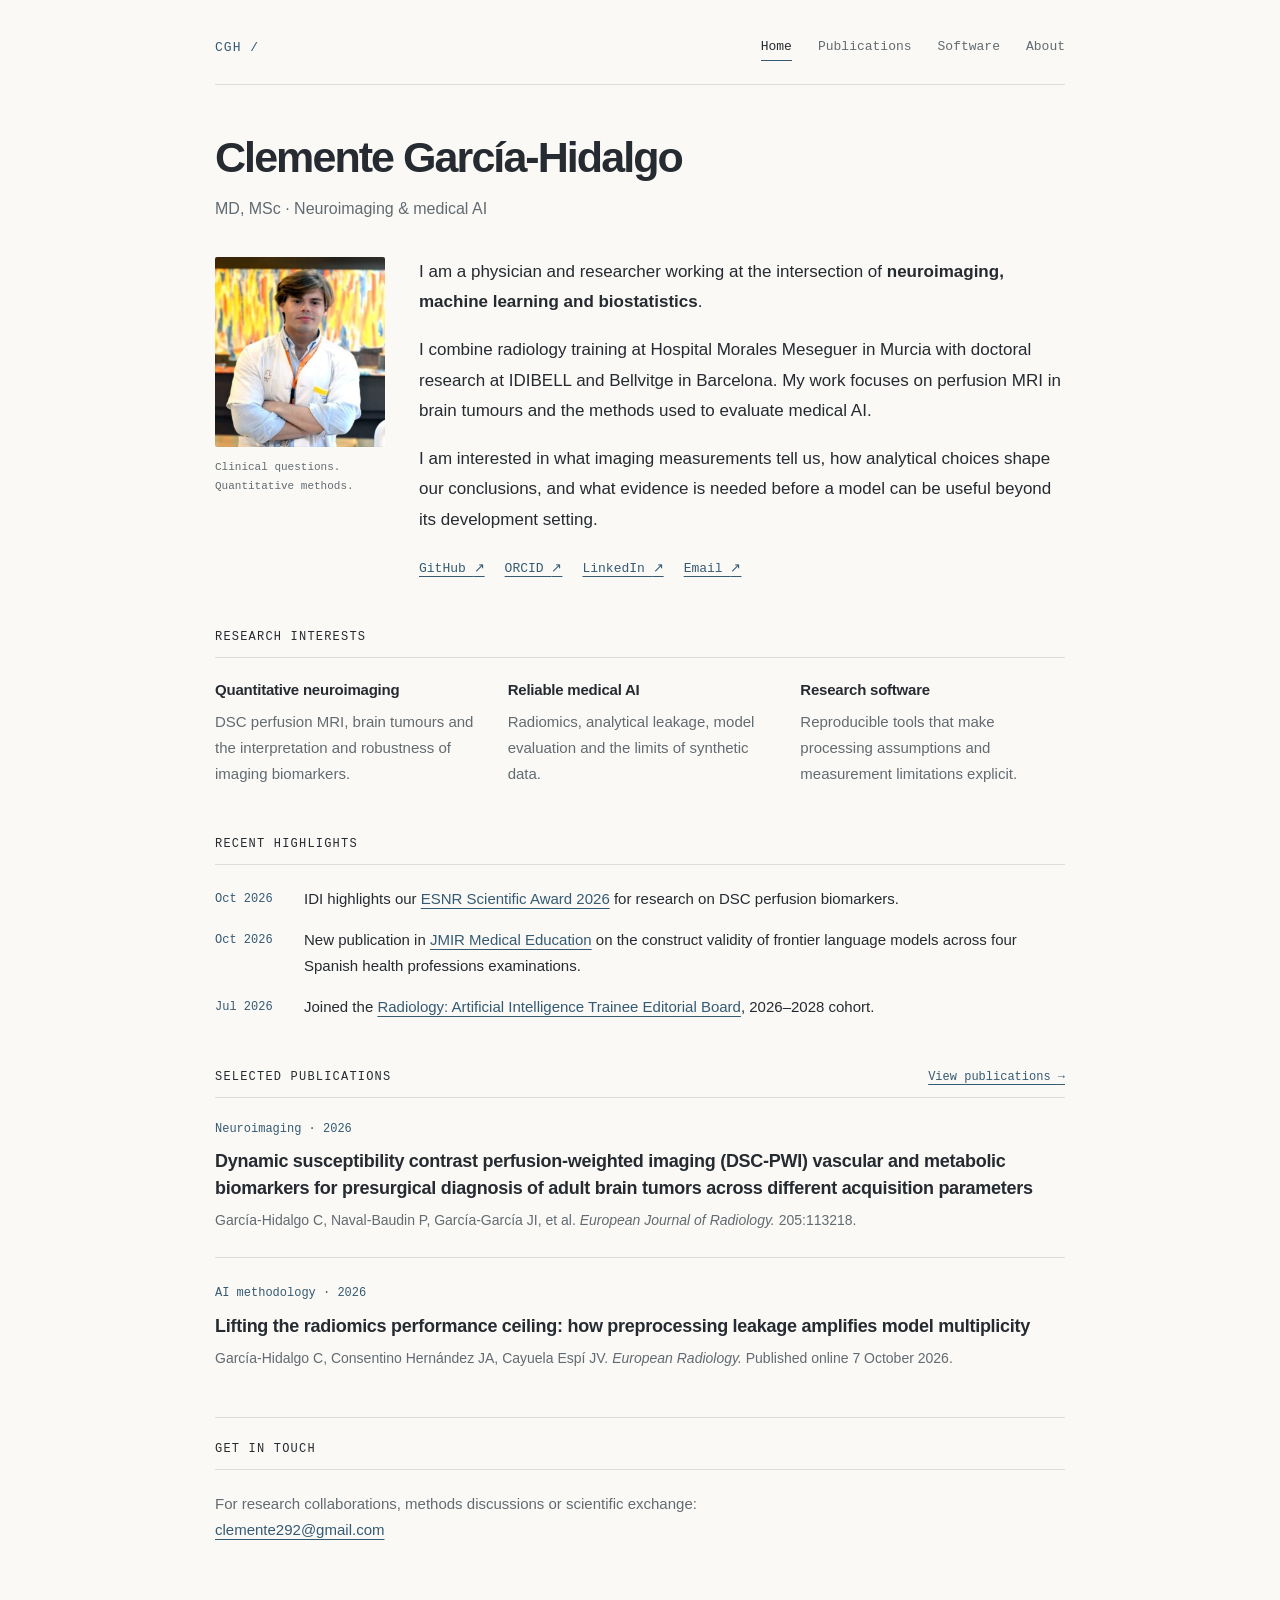
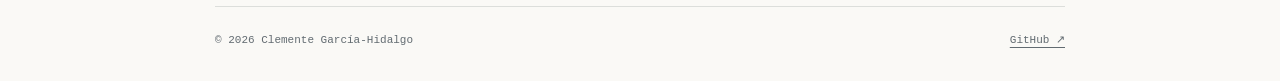
==== index.html @ 9771b4ef "Create academic website for Clemente Garcia-Hidalgo" ====
<!doctype html>
<html lang="en">
<head>
  <meta charset="utf-8">
  <meta name="viewport" content="width=device-width, initial-scale=1">
  <meta name="description" content="Clemente García-Hidalgo, MD, MSc. Neuroimaging, quantitative MRI, radiomics and rigorous evaluation of medical artificial intelligence.">
  <title>Clemente García-Hidalgo · Neuroimaging &amp; AI</title>
  <link rel="canonical" href="https://torkitor.github.io/">
  <link rel="icon" href="assets/favicon.svg" type="image/svg+xml">
  <link rel="stylesheet" href="assets/style.css">
</head>
<body>
  <a class="skip-link" href="#main">Skip to content</a>
  <div class="page">
    <header class="site-header">
      <span class="wordmark">CGH /</span>
      <nav aria-label="Main navigation">
        <a href="./" aria-current="page">Home</a>
        <a href="publications/">Publications</a>
        <a href="software/">Software</a>
        <a href="about/">About</a>
      </nav>
    </header>

    <main id="main">
      <h1>Clemente García-Hidalgo</h1>
      <p class="subtitle">MD, MSc · Neuroimaging &amp; medical AI</p>

      <div class="intro">
        <figure>
          <img class="portrait" src="assets/portrait.jpg" width="170" height="190" alt="Portrait of Clemente García-Hidalgo">
          <figcaption>Clinical questions.<br>Quantitative methods.</figcaption>
        </figure>
        <div class="intro-text">
          <p>I am a physician and researcher working at the intersection of <strong>neuroimaging, machine learning and biostatistics</strong>.</p>
          <p>I combine radiology training at Hospital Morales Meseguer in Murcia with doctoral research at IDIBELL and Bellvitge in Barcelona. My work focuses on perfusion MRI in brain tumours and the methods used to evaluate medical AI.</p>
          <p>I am interested in what imaging measurements tell us, how analytical choices shape our conclusions, and what evidence is needed before a model can be useful beyond its development setting.</p>
          <div class="links-row" aria-label="Professional profiles and contact">
            <a href="https://github.com/torkitor">GitHub <span aria-hidden="true">↗</span></a>
            <a href="https://orcid.org/0009-0001-6672-2714">ORCID <span aria-hidden="true">↗</span></a>
            <a href="https://www.linkedin.com/in/clementegarciahidalgo/">LinkedIn <span aria-hidden="true">↗</span></a>
            <a href="mailto:clemente292@gmail.com">Email <span aria-hidden="true">↗</span></a>
          </div>
        </div>
      </div>

      <section aria-labelledby="research-heading">
        <h2 id="research-heading">Research interests</h2>
        <div class="interests">
          <div>
            <h3>Quantitative neuroimaging</h3>
            <p>DSC perfusion MRI, brain tumours and the interpretation and robustness of imaging biomarkers.</p>
          </div>
          <div>
            <h3>Reliable medical AI</h3>
            <p>Radiomics, analytical leakage, model evaluation and the limits of synthetic data.</p>
          </div>
          <div>
            <h3>Research software</h3>
            <p>Reproducible tools that make processing assumptions and measurement limitations explicit.</p>
          </div>
        </div>
      </section>

      <section aria-labelledby="news-heading">
        <h2 id="news-heading">Recent highlights</h2>
        <ul class="news">
          <li><time datetime="2026-10-29">Oct 2026</time><span>IDI highlights our <a href="https://idi.gencat.cat/ca/actualitat/2026/esnr-premia-recerca-tumors-cerebrals">ESNR Scientific Award 2026</a> for research on DSC perfusion biomarkers.</span></li>
          <li><time datetime="2026-10-29">Oct 2026</time><span>New publication in <a href="https://mededu.jmir.org/2026/1/e106199">JMIR Medical Education</a> on the construct validity of frontier language models across four Spanish health professions examinations.</span></li>
          <li><time datetime="2026-07-29">Jul 2026</time><span>Joined the <a href="https://radiologyai.substack.com/p/welcome-to-our-newest-trainee-editorial">Radiology: Artificial Intelligence Trainee Editorial Board</a>, 2026–2028 cohort.</span></li>
        </ul>
      </section>

      <section aria-labelledby="selected-heading">
        <div class="section-heading">
          <h2 id="selected-heading">Selected publications</h2>
          <a class="section-link" href="publications/">View publications <span aria-hidden="true">→</span></a>
        </div>
        <article class="entry">
          <p class="eyebrow">Neuroimaging · 2026</p>
          <h3><a href="https://doi.org/10.1016/j.ejrad.2026.113218">Dynamic susceptibility contrast perfusion-weighted imaging (DSC-PWI) vascular and metabolic biomarkers for presurgical diagnosis of adult brain tumors across different acquisition parameters</a></h3>
          <p class="meta">García-Hidalgo C, Naval-Baudin P, García-García JI, et al. <em>European Journal of Radiology.</em> 205:113218.</p>
        </article>
        <article class="entry">
          <p class="eyebrow">AI methodology · 2026</p>
          <h3><a href="https://doi.org/10.1007/s00330-026-12932-7">Lifting the radiomics performance ceiling: how preprocessing leakage amplifies model multiplicity</a></h3>
          <p class="meta">García-Hidalgo C, Consentino Hernández JA, Cayuela Espí JV. <em>European Radiology.</em> Published online 7 October 2026.</p>
        </article>
      </section>

      <section class="contact" aria-labelledby="contact-heading">
        <h2 id="contact-heading">Get in touch</h2>
        <p>For research collaborations, methods discussions or scientific exchange:<br><a href="mailto:clemente292@gmail.com">clemente292@gmail.com</a></p>
      </section>
    </main>

    <footer class="site-footer">
      <span>© 2026 Clemente García-Hidalgo</span>
      <a href="https://github.com/torkitor">GitHub <span aria-hidden="true">↗</span></a>
    </footer>
  </div>
</body>
</html>
---- assets/style.css ----
:root {
  color-scheme: light;
  --paper: #faf9f6;
  --ink: #252b31;
  --muted: #626b71;
  --blue: #355a72;
  --rule: #dcdedb;
  --mono: "SFMono-Regular", Consolas, "Liberation Mono", monospace;
}
* { box-sizing: border-box; }
html { scroll-padding-top: 24px; }
body { margin: 0; color: var(--ink); background: var(--paper); font: 17px/1.75 -apple-system, BlinkMacSystemFont, "Segoe UI", sans-serif; }
.page { width: min(100% - 48px, 850px); margin: 0 auto; min-height: 100vh; display: flex; flex-direction: column; }
a { color: var(--blue); text-decoration-thickness: 1px; text-underline-offset: 4px; }
a:hover { color: var(--ink); }
a:focus-visible { outline: 2px solid var(--blue); outline-offset: 5px; border-radius: 1px; }
.skip-link { position: absolute; left: 24px; top: -100px; background: var(--paper); padding: 8px 14px; z-index: 2; }
.skip-link:focus { top: 12px; }
.site-header { display: flex; justify-content: space-between; align-items: center; gap: 24px; padding: 34px 0 23px; border-bottom: 1px solid var(--rule); }
nav { display: flex; flex-wrap: wrap; gap: 8px 26px; }
nav a { font: 13px/2 var(--mono); color: var(--muted); text-decoration: none; border-bottom: 1px solid transparent; }
nav a:hover, nav a[aria-current="page"] { color: var(--ink); border-bottom-color: var(--blue); }
.wordmark { font: 13px var(--mono); letter-spacing: .08em; color: var(--blue); }
main { flex: 1; padding-top: 48px; }
h1, h2, h3, p, figure { margin: 0; }
h1 { font-size: clamp(31px, 5vw, 43px); font-weight: 600; line-height: 1.16; letter-spacing: -.045em; }
.subtitle { color: var(--muted); margin-top: 12px; font-size: 16px; }
.intro { display: grid; grid-template-columns: 170px minmax(0, 1fr); gap: 34px; margin-top: 34px; }
.portrait { display: block; width: 170px; height: 190px; object-fit: cover; border-radius: 2px; }
figcaption { font: 11px/1.7 var(--mono); color: var(--muted); margin-top: 11px; }
p + p { margin-top: 17px; }
.intro-text p { font-size: 17px; line-height: 1.8; }
.links-row { display: flex; flex-wrap: wrap; gap: 8px 20px; margin-top: 21px; font: 13px/1.9 var(--mono); }
section { margin-top: 47px; }
h2 { font: 12px/1.5 var(--mono); font-weight: 500; text-transform: uppercase; letter-spacing: .10em; padding-bottom: 11px; border-bottom: 1px solid var(--rule); margin-bottom: 21px; }
h3 { font-size: 18px; line-height: 1.5; font-weight: 600; letter-spacing: -.015em; }
h3 a { color: var(--ink); text-decoration: none; }
h3 a:hover { color: var(--blue); text-decoration: underline; }
.interests { display: grid; grid-template-columns: repeat(3, minmax(0, 1fr)); gap: 28px; }
.interests h3 { font-size: 15px; margin-bottom: 7px; }
.interests p { color: var(--muted); font-size: 15px; line-height: 1.75; }
.news { padding: 0; margin: 0; list-style: none; }
.news li { display: grid; grid-template-columns: 70px minmax(0, 1fr); gap: 19px; margin-bottom: 15px; font-size: 15px; }
.news time, .eyebrow { font: 12px/1.8 var(--mono); color: var(--blue); }
.news time { padding-top: 3px; }
.section-heading { display: flex; flex-wrap: wrap; align-items: baseline; justify-content: space-between; gap: 10px; border-bottom: 1px solid var(--rule); margin-bottom: 21px; }
.section-heading h2 { border: 0; margin: 0; }
.section-heading > a { font: 12px var(--mono); margin-bottom: 10px; }
.entry { padding: 0 0 25px; margin-bottom: 25px; border-bottom: 1px solid var(--rule); }
.entry:last-child { border-bottom: 0; padding-bottom: 0; margin-bottom: 0; }
.entry .eyebrow { margin-bottom: 8px; }
.meta { color: var(--muted); font-size: 14px; margin-top: 7px; line-height: 1.65; }
.project h3 + p { margin-top: 12px; }
.entry .links-row { margin-top: 12px; }
.lead { max-width: 680px; margin-top: 24px; }
.text-link { display: inline-block; margin-top: 12px; font: 13px/1.9 var(--mono); }
.contact { border-top: 1px solid var(--rule); padding-top: 22px; }
.contact p { color: var(--muted); font-size: 15px; }
.site-footer { display: flex; flex-wrap: wrap; justify-content: space-between; gap: 12px; margin-top: 63px; padding: 24px 0 30px; border-top: 1px solid var(--rule); color: var(--muted); font: 11px/1.8 var(--mono); }
.site-footer a { color: var(--muted); }
@media (max-width: 600px) {
  .page { width: calc(100% - 36px); }
  .site-header { padding-top: 22px; gap: 12px; }
  nav { gap: 8px 18px; }
  .wordmark { display: none; }
  main { padding-top: 33px; }
  .intro { grid-template-columns: 1fr; gap: 23px; margin-top: 26px; }
  .portrait { width: 128px; height: 144px; }
  .intro figure { display: flex; align-items: flex-end; gap: 18px; }
  figcaption { margin: 0 0 2px; max-width: 160px; }
  .interests { grid-template-columns: 1fr; gap: 19px; }
  .news li { grid-template-columns: 57px minmax(0, 1fr); gap: 12px; }
  section { margin-top: 36px; }
  .site-footer { margin-top: 43px; }
}
@media print {
  body { background: white; font-size: 11pt; }
  .page { width: 100%; }
  .site-header, .skip-link, .site-footer { display: none; }
  main { padding: 0; }
  .entry { break-inside: avoid; }
}
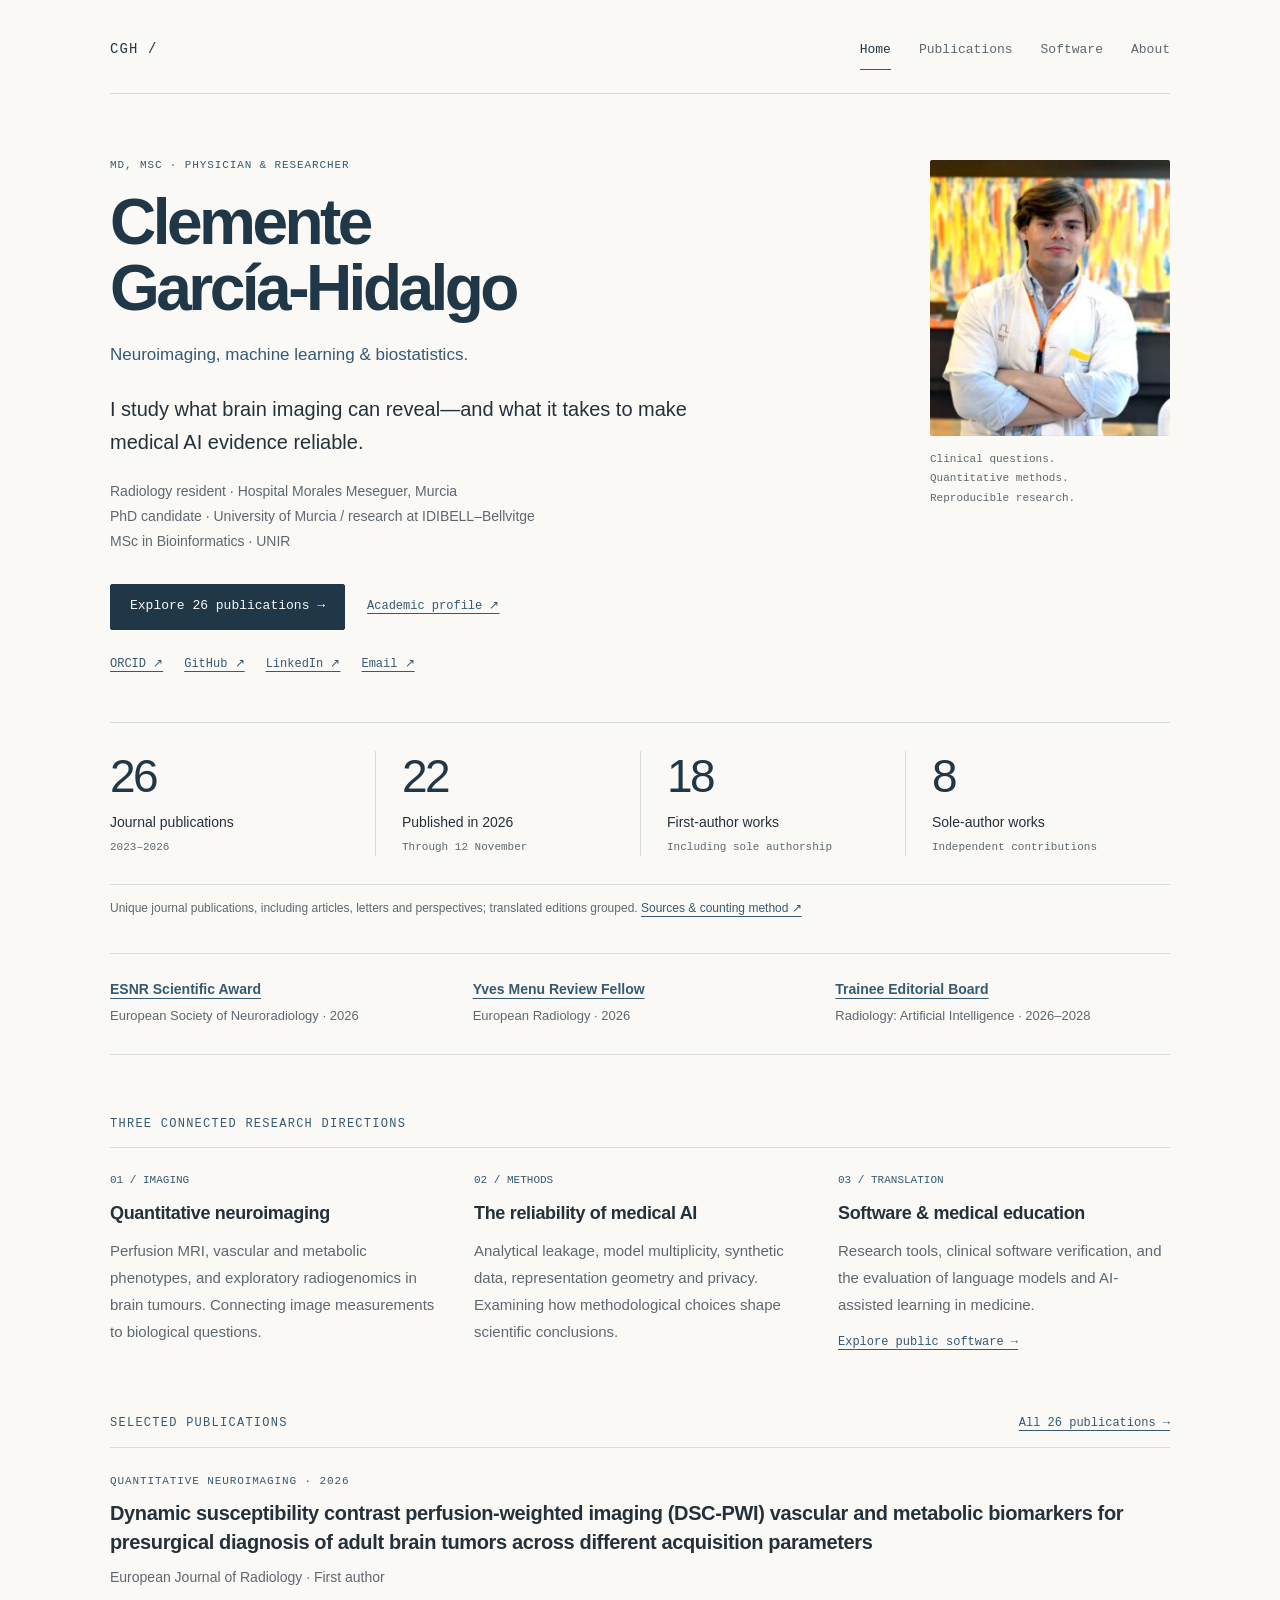
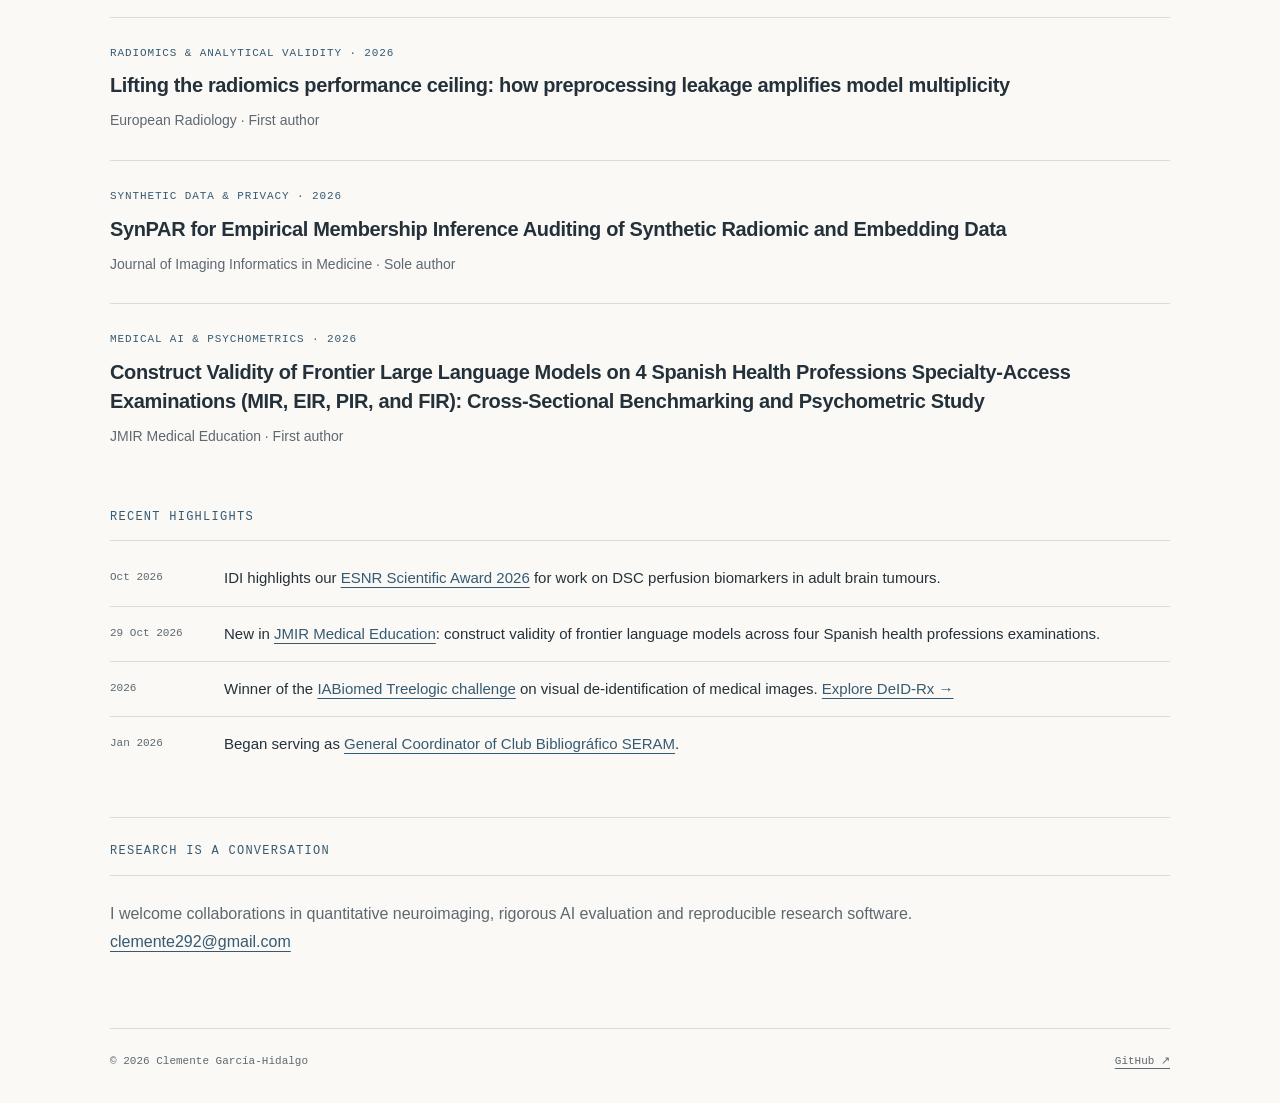
==== commit 1386c78d: "Expand academic profile and complete verified publication catalogue" ====
--- a/index.html
+++ b/index.html
@@ -3,101 +3,33 @@
 <head>
   <meta charset="utf-8">
   <meta name="viewport" content="width=device-width, initial-scale=1">
-  <meta name="description" content="Clemente García-Hidalgo, MD, MSc. Neuroimaging, quantitative MRI, radiomics and rigorous evaluation of medical artificial intelligence.">
-  <title>Clemente García-Hidalgo · Neuroimaging &amp; AI</title>
+  <meta name="description" content="Clemente García-Hidalgo, MD, MSc. Physician and researcher in neuroimaging, machine learning and biostatistics. 26 journal publications; 18 first-author works.">
+  <title>Neuroimaging &amp; medical AI · Clemente García-Hidalgo</title>
   <link rel="canonical" href="https://torkitor.github.io/">
+  <meta property="og:title" content="Neuroimaging &amp; medical AI · Clemente García-Hidalgo">
+  <meta property="og:description" content="Clemente García-Hidalgo, MD, MSc. Physician and researcher in neuroimaging, machine learning and biostatistics. 26 journal publications; 18 first-author works.">
+  <meta property="og:type" content="website">
+  <meta property="og:url" content="https://torkitor.github.io/">
+  <meta property="og:image" content="https://torkitor.github.io/assets/portrait.jpg">
   <link rel="icon" href="assets/favicon.svg" type="image/svg+xml">
   <link rel="stylesheet" href="assets/style.css">
+
 </head>
 <body>
   <a class="skip-link" href="#main">Skip to content</a>
   <div class="page">
-    <header class="site-header">
-      <span class="wordmark">CGH /</span>
-      <nav aria-label="Main navigation">
-        <a href="./" aria-current="page">Home</a>
-        <a href="publications/">Publications</a>
-        <a href="software/">Software</a>
-        <a href="about/">About</a>
-      </nav>
-    </header>
-
+    <header class="site-header"><a class="wordmark" href="./" aria-label="Clemente García-Hidalgo, home">CGH /</a><nav aria-label="Main navigation"><a href="./" aria-current="page">Home</a><a href="publications/">Publications</a><a href="software/">Software</a><a href="about/">About</a></nav></header>
     <main id="main">
-      <h1>Clemente García-Hidalgo</h1>
-      <p class="subtitle">MD, MSc · Neuroimaging &amp; medical AI</p>
-
-      <div class="intro">
-        <figure>
-          <img class="portrait" src="assets/portrait.jpg" width="170" height="190" alt="Portrait of Clemente García-Hidalgo">
-          <figcaption>Clinical questions.<br>Quantitative methods.</figcaption>
-        </figure>
-        <div class="intro-text">
-          <p>I am a physician and researcher working at the intersection of <strong>neuroimaging, machine learning and biostatistics</strong>.</p>
-          <p>I combine radiology training at Hospital Morales Meseguer in Murcia with doctoral research at IDIBELL and Bellvitge in Barcelona. My work focuses on perfusion MRI in brain tumours and the methods used to evaluate medical AI.</p>
-          <p>I am interested in what imaging measurements tell us, how analytical choices shape our conclusions, and what evidence is needed before a model can be useful beyond its development setting.</p>
-          <div class="links-row" aria-label="Professional profiles and contact">
-            <a href="https://github.com/torkitor">GitHub <span aria-hidden="true">↗</span></a>
-            <a href="https://orcid.org/0009-0001-6672-2714">ORCID <span aria-hidden="true">↗</span></a>
-            <a href="https://www.linkedin.com/in/clementegarciahidalgo/">LinkedIn <span aria-hidden="true">↗</span></a>
-            <a href="mailto:clemente292@gmail.com">Email <span aria-hidden="true">↗</span></a>
-          </div>
-        </div>
-      </div>
-
-      <section aria-labelledby="research-heading">
-        <h2 id="research-heading">Research interests</h2>
-        <div class="interests">
-          <div>
-            <h3>Quantitative neuroimaging</h3>
-            <p>DSC perfusion MRI, brain tumours and the interpretation and robustness of imaging biomarkers.</p>
-          </div>
-          <div>
-            <h3>Reliable medical AI</h3>
-            <p>Radiomics, analytical leakage, model evaluation and the limits of synthetic data.</p>
-          </div>
-          <div>
-            <h3>Research software</h3>
-            <p>Reproducible tools that make processing assumptions and measurement limitations explicit.</p>
-          </div>
-        </div>
-      </section>
-
-      <section aria-labelledby="news-heading">
-        <h2 id="news-heading">Recent highlights</h2>
-        <ul class="news">
-          <li><time datetime="2026-10-29">Oct 2026</time><span>IDI highlights our <a href="https://idi.gencat.cat/ca/actualitat/2026/esnr-premia-recerca-tumors-cerebrals">ESNR Scientific Award 2026</a> for research on DSC perfusion biomarkers.</span></li>
-          <li><time datetime="2026-10-29">Oct 2026</time><span>New publication in <a href="https://mededu.jmir.org/2026/1/e106199">JMIR Medical Education</a> on the construct validity of frontier language models across four Spanish health professions examinations.</span></li>
-          <li><time datetime="2026-07-29">Jul 2026</time><span>Joined the <a href="https://radiologyai.substack.com/p/welcome-to-our-newest-trainee-editorial">Radiology: Artificial Intelligence Trainee Editorial Board</a>, 2026–2028 cohort.</span></li>
-        </ul>
-      </section>
-
-      <section aria-labelledby="selected-heading">
-        <div class="section-heading">
-          <h2 id="selected-heading">Selected publications</h2>
-          <a class="section-link" href="publications/">View publications <span aria-hidden="true">→</span></a>
-        </div>
-        <article class="entry">
-          <p class="eyebrow">Neuroimaging · 2026</p>
-          <h3><a href="https://doi.org/10.1016/j.ejrad.2026.113218">Dynamic susceptibility contrast perfusion-weighted imaging (DSC-PWI) vascular and metabolic biomarkers for presurgical diagnosis of adult brain tumors across different acquisition parameters</a></h3>
-          <p class="meta">García-Hidalgo C, Naval-Baudin P, García-García JI, et al. <em>European Journal of Radiology.</em> 205:113218.</p>
-        </article>
-        <article class="entry">
-          <p class="eyebrow">AI methodology · 2026</p>
-          <h3><a href="https://doi.org/10.1007/s00330-026-12932-7">Lifting the radiomics performance ceiling: how preprocessing leakage amplifies model multiplicity</a></h3>
-          <p class="meta">García-Hidalgo C, Consentino Hernández JA, Cayuela Espí JV. <em>European Radiology.</em> Published online 7 October 2026.</p>
-        </article>
-      </section>
-
-      <section class="contact" aria-labelledby="contact-heading">
-        <h2 id="contact-heading">Get in touch</h2>
-        <p>For research collaborations, methods discussions or scientific exchange:<br><a href="mailto:clemente292@gmail.com">clemente292@gmail.com</a></p>
-      </section>
+      <div class="hero"><div><p class="eyebrow">MD, MSc · Physician &amp; researcher</p><h1>Clemente<br>García-Hidalgo</h1><p class="subtitle">Neuroimaging, machine learning &amp; biostatistics.</p><p class="lead">I study what brain imaging can reveal—and what it takes to make medical AI evidence reliable.</p><p class="affiliation">Radiology resident · Hospital Morales Meseguer, Murcia<br>PhD candidate · University of Murcia / research at IDIBELL–Bellvitge<br>MSc in Bioinformatics · UNIR</p><div class="hero-actions"><a class="button" href="publications/">Explore 26 publications →</a><div class="links-row"><a href="about/">Academic profile ↗</a></div></div><div class="links-row" aria-label="Professional profiles and contact"><a href="https://orcid.org/0009-0001-6672-2714">ORCID ↗</a><a href="https://github.com/torkitor">GitHub ↗</a><a href="https://www.linkedin.com/in/clementegarciahidalgo/">LinkedIn ↗</a><a href="mailto:clemente292@gmail.com">Email ↗</a></div></div><figure><img class="portrait" src="assets/portrait.jpg" width="240" height="276" alt="Portrait of Clemente García-Hidalgo"><figcaption>Clinical questions.<br>Quantitative methods.<br>Reproducible research.</figcaption></figure></div>
+      <div class="metrics" aria-label="Publication record"><div class="metric" data-metric="publications"><strong>26</strong><span>Journal publications</span><small>2023–2026</small></div><div class="metric" data-metric="recent"><strong>22</strong><span>Published in 2026</span><small>Through 12 November</small></div><div class="metric" data-metric="first"><strong>18</strong><span>First-author works</span><small>Including sole authorship</small></div><div class="metric" data-metric="sole"><strong>8</strong><span>Sole-author works</span><small>Independent contributions</small></div></div>
+      <p class="metrics-note">Unique journal publications, including articles, letters and perspectives; translated editions grouped. <a href="publications/#record-note">Sources &amp; counting method ↗</a></p>
+      <div class="recognition-strip" aria-label="Selected recognition"><article><strong><a href="https://idi.gencat.cat/ca/actualitat/2026/esnr-premia-recerca-tumors-cerebrals">ESNR Scientific Award</a></strong><span>European Society of Neuroradiology · 2026</span></article><article><strong><a href="https://journals.myesr.org/eur-radiol/news/new-year-new-fellows-welcome-the-recipients-of-yves-menu-review-fellowships-2026/">Yves Menu Review Fellow</a></strong><span>European Radiology · 2026</span></article><article><strong><a href="https://radiologyai.substack.com/p/welcome-to-our-newest-trainee-editorial">Trainee Editorial Board</a></strong><span>Radiology: Artificial Intelligence · 2026–2028</span></article></div>
+      <section aria-labelledby="research-heading"><h2 id="research-heading">Three connected research directions</h2><div class="interests"><article><span class="index">01 / IMAGING</span><h3>Quantitative neuroimaging</h3><p>Perfusion MRI, vascular and metabolic phenotypes, and exploratory radiogenomics in brain tumours. Connecting image measurements to biological questions.</p></article><article><span class="index">02 / METHODS</span><h3>The reliability of medical AI</h3><p>Analytical leakage, model multiplicity, synthetic data, representation geometry and privacy. Examining how methodological choices shape scientific conclusions.</p></article><article><span class="index">03 / TRANSLATION</span><h3>Software &amp; medical education</h3><p>Research tools, clinical software verification, and the evaluation of language models and AI-assisted learning in medicine.</p><a class="text-link" href="software/">Explore public software →</a></article></div></section>
+      <section aria-labelledby="selected-heading"><div class="section-heading"><h2 id="selected-heading">Selected publications</h2><a href="publications/">All 26 publications →</a></div><article class="entry"><p class="eyebrow">Quantitative neuroimaging · 2026</p><h3><a href="https://doi.org/10.1016/j.ejrad.2026.113218">Dynamic susceptibility contrast perfusion-weighted imaging (DSC-PWI) vascular and metabolic biomarkers for presurgical diagnosis of adult brain tumors across different acquisition parameters</a></h3><p class="meta">European Journal of Radiology · First author</p></article><article class="entry"><p class="eyebrow">Radiomics &amp; analytical validity · 2026</p><h3><a href="https://doi.org/10.1007/s00330-026-12932-7">Lifting the radiomics performance ceiling: how preprocessing leakage amplifies model multiplicity</a></h3><p class="meta">European Radiology · First author</p></article><article class="entry"><p class="eyebrow">Synthetic data &amp; privacy · 2026</p><h3><a href="https://doi.org/10.1007/s10278-026-02421-0">SynPAR for Empirical Membership Inference Auditing of Synthetic Radiomic and Embedding Data</a></h3><p class="meta">Journal of Imaging Informatics in Medicine · Sole author</p></article><article class="entry"><p class="eyebrow">Medical AI &amp; psychometrics · 2026</p><h3><a href="https://doi.org/10.2196/106199">Construct Validity of Frontier Large Language Models on 4 Spanish Health Professions Specialty-Access Examinations (MIR, EIR, PIR, and FIR): Cross-Sectional Benchmarking and Psychometric Study</a></h3><p class="meta">JMIR Medical Education · First author</p></article></section>
+      <section aria-labelledby="news-heading"><h2 id="news-heading">Recent highlights</h2><ul class="news"><li><time datetime="2026-10">Oct 2026</time><span>IDI highlights our <a href="https://idi.gencat.cat/ca/actualitat/2026/esnr-premia-recerca-tumors-cerebrals">ESNR Scientific Award 2026</a> for work on DSC perfusion biomarkers in adult brain tumours.</span></li><li><time datetime="2026-10-29">29 Oct 2026</time><span>New in <a href="https://mededu.jmir.org/2026/1/e106199">JMIR Medical Education</a>: construct validity of frontier language models across four Spanish health professions examinations.</span></li><li><time datetime="2026">2026</time><span>Winner of the <a href="https://iabiomed.org/hackathon-2026/">IABiomed Treelogic challenge</a> on visual de-identification of medical images. <a href="software/">Explore DeID-Rx →</a></span></li><li><time datetime="2026-01">Jan 2026</time><span>Began serving as <a href="https://cbseram.com/2026/01/30/editorial-enero-2026/">General Coordinator of Club Bibliográfico SERAM</a>.</span></li></ul></section>
+      <section class="contact" aria-labelledby="contact-heading"><h2 id="contact-heading">Research is a conversation</h2><p>I welcome collaborations in quantitative neuroimaging, rigorous AI evaluation and reproducible research software.<br><a href="mailto:clemente292@gmail.com">clemente292@gmail.com</a></p></section>
     </main>
-
-    <footer class="site-footer">
-      <span>© 2026 Clemente García-Hidalgo</span>
-      <a href="https://github.com/torkitor">GitHub <span aria-hidden="true">↗</span></a>
-    </footer>
+    <footer class="site-footer"><span>© 2026 Clemente García-Hidalgo</span><a href="https://github.com/torkitor">GitHub ↗</a></footer>
   </div>
 </body>
 </html>
--- a/assets/style.css
+++ b/assets/style.css
@@ -1,82 +1,250 @@
 :root {
   color-scheme: light;
   --paper: #faf9f6;
-  --ink: #252b31;
-  --muted: #626b71;
+  --ink: #25313a;
+  --navy: #203747;
   --blue: #355a72;
-  --rule: #dcdedb;
+  --muted: #5e6870;
+  --rule: #d7ddda;
+  --wash: #f0f3f1;
   --mono: "SFMono-Regular", Consolas, "Liberation Mono", monospace;
 }
 * { box-sizing: border-box; }
-html { scroll-padding-top: 24px; }
-body { margin: 0; color: var(--ink); background: var(--paper); font: 17px/1.75 -apple-system, BlinkMacSystemFont, "Segoe UI", sans-serif; }
-.page { width: min(100% - 48px, 850px); margin: 0 auto; min-height: 100vh; display: flex; flex-direction: column; }
-a { color: var(--blue); text-decoration-thickness: 1px; text-underline-offset: 4px; }
-a:hover { color: var(--ink); }
-a:focus-visible { outline: 2px solid var(--blue); outline-offset: 5px; border-radius: 1px; }
-.skip-link { position: absolute; left: 24px; top: -100px; background: var(--paper); padding: 8px 14px; z-index: 2; }
+html { scroll-padding-top: 28px; }
+body { margin: 0; background: var(--paper); color: var(--ink); font: 17px/1.75 -apple-system, BlinkMacSystemFont, "Segoe UI", sans-serif; -webkit-font-smoothing: antialiased; }
+[hidden] { display: none !important; }
+.page { width: min(1060px, calc(100% - 64px)); min-height: 100vh; margin-inline: auto; display: flex; flex-direction: column; }
+a { color: var(--blue); text-decoration-thickness: 1px; text-underline-offset: 4px; overflow-wrap: anywhere; }
+a:hover { color: var(--navy); }
+a:focus-visible, button:focus-visible, input:focus-visible, select:focus-visible, summary:focus-visible { outline: 2px solid var(--blue); outline-offset: 4px; }
+button, input, select { font: inherit; }
+button, select, summary { cursor: pointer; }
+button { color: inherit; }
+img { max-width: 100%; }
+strong { font-weight: 600; }
+h1, h2, h3, p, figure { margin: 0; }
+p + p { margin-top: 18px; }
+.skip-link { position: absolute; top: -100px; left: 24px; z-index: 10; padding: 9px 16px; border: 1px solid var(--blue); background: var(--paper); }
 .skip-link:focus { top: 12px; }
-.site-header { display: flex; justify-content: space-between; align-items: center; gap: 24px; padding: 34px 0 23px; border-bottom: 1px solid var(--rule); }
-nav { display: flex; flex-wrap: wrap; gap: 8px 26px; }
-nav a { font: 13px/2 var(--mono); color: var(--muted); text-decoration: none; border-bottom: 1px solid transparent; }
-nav a:hover, nav a[aria-current="page"] { color: var(--ink); border-bottom-color: var(--blue); }
-.wordmark { font: 13px var(--mono); letter-spacing: .08em; color: var(--blue); }
-main { flex: 1; padding-top: 48px; }
-h1, h2, h3, p, figure { margin: 0; }
-h1 { font-size: clamp(31px, 5vw, 43px); font-weight: 600; line-height: 1.16; letter-spacing: -.045em; }
-.subtitle { color: var(--muted); margin-top: 12px; font-size: 16px; }
-.intro { display: grid; grid-template-columns: 170px minmax(0, 1fr); gap: 34px; margin-top: 34px; }
-.portrait { display: block; width: 170px; height: 190px; object-fit: cover; border-radius: 2px; }
-figcaption { font: 11px/1.7 var(--mono); color: var(--muted); margin-top: 11px; }
-p + p { margin-top: 17px; }
-.intro-text p { font-size: 17px; line-height: 1.8; }
-.links-row { display: flex; flex-wrap: wrap; gap: 8px 20px; margin-top: 21px; font: 13px/1.9 var(--mono); }
-section { margin-top: 47px; }
-h2 { font: 12px/1.5 var(--mono); font-weight: 500; text-transform: uppercase; letter-spacing: .10em; padding-bottom: 11px; border-bottom: 1px solid var(--rule); margin-bottom: 21px; }
-h3 { font-size: 18px; line-height: 1.5; font-weight: 600; letter-spacing: -.015em; }
-h3 a { color: var(--ink); text-decoration: none; }
+.site-header { display: flex; align-items: center; justify-content: space-between; gap: 28px; padding: 30px 0 23px; border-bottom: 1px solid var(--rule); }
+.wordmark { color: var(--navy); font: 14px/1.4 var(--mono); letter-spacing: .08em; white-space: nowrap; text-decoration: none; }
+.site-header nav { display: flex; flex-wrap: wrap; gap: 4px 28px; }
+.site-header nav a { display: inline-flex; align-items: center; min-height: 40px; border-bottom: 1px solid transparent; color: var(--muted); text-decoration: none; font: 13px/1.5 var(--mono); }
+.site-header nav a:hover, .site-header nav a[aria-current="page"] { color: var(--navy); border-bottom-color: var(--blue); }
+main { flex: 1; min-width: 0; padding-top: 58px; }
+h1 { color: var(--navy); font-size: clamp(40px, 5.5vw, 60px); font-weight: 600; line-height: 1.08; letter-spacing: -.055em; overflow-wrap: break-word; }
+h2 { margin-bottom: 24px; padding-bottom: 13px; border-bottom: 1px solid var(--rule); color: var(--blue); font: 12px/1.6 var(--mono); font-weight: 500; text-transform: uppercase; letter-spacing: .105em; }
+h3 { color: var(--ink); font-size: 20px; font-weight: 600; line-height: 1.45; letter-spacing: -.018em; }
+h3 a { color: inherit; text-decoration: none; }
 h3 a:hover { color: var(--blue); text-decoration: underline; }
-.interests { display: grid; grid-template-columns: repeat(3, minmax(0, 1fr)); gap: 28px; }
-.interests h3 { font-size: 15px; margin-bottom: 7px; }
-.interests p { color: var(--muted); font-size: 15px; line-height: 1.75; }
-.news { padding: 0; margin: 0; list-style: none; }
-.news li { display: grid; grid-template-columns: 70px minmax(0, 1fr); gap: 19px; margin-bottom: 15px; font-size: 15px; }
-.news time, .eyebrow { font: 12px/1.8 var(--mono); color: var(--blue); }
-.news time { padding-top: 3px; }
-.section-heading { display: flex; flex-wrap: wrap; align-items: baseline; justify-content: space-between; gap: 10px; border-bottom: 1px solid var(--rule); margin-bottom: 21px; }
-.section-heading h2 { border: 0; margin: 0; }
-.section-heading > a { font: 12px var(--mono); margin-bottom: 10px; }
-.entry { padding: 0 0 25px; margin-bottom: 25px; border-bottom: 1px solid var(--rule); }
-.entry:last-child { border-bottom: 0; padding-bottom: 0; margin-bottom: 0; }
-.entry .eyebrow { margin-bottom: 8px; }
-.meta { color: var(--muted); font-size: 14px; margin-top: 7px; line-height: 1.65; }
-.project h3 + p { margin-top: 12px; }
+section { margin-top: 60px; }
+.subtitle { margin-top: 14px; color: var(--muted); font-size: 17px; line-height: 1.6; }
+.lead { max-width: 760px; margin-top: 25px; font-size: 19px; line-height: 1.75; }
+.eyebrow { margin-bottom: 14px; color: var(--blue); font: 11px/1.7 var(--mono); letter-spacing: .08em; text-transform: uppercase; }
+.hero { display: grid; grid-template-columns: minmax(0, 1fr) 240px; align-items: start; gap: 64px; margin-top: 4px; }
+.hero h1 { font-size: clamp(44px, 5.7vw, 64px); line-height: 1.04; }
+.hero .subtitle { margin-top: 19px; color: var(--blue); font-size: 17px; }
+.hero .lead { max-width: 650px; margin-top: 25px; font-size: 20px; line-height: 1.65; }
+.hero figure { margin-top: 4px; }
+.portrait { display: block; width: 240px; height: 276px; object-fit: cover; border-radius: 2px; }
+figcaption { margin-top: 14px; color: var(--muted); font: 11px/1.75 var(--mono); }
+.affiliation { margin-top: 20px; color: var(--muted); font-size: 14px; line-height: 1.8; }
+.hero-actions { display: flex; align-items: center; flex-wrap: wrap; gap: 13px 22px; margin-top: 29px; }
+.button { display: inline-flex; align-items: center; justify-content: center; min-height: 46px; padding: 10px 19px; border: 1px solid var(--navy); border-radius: 2px; background: var(--navy); color: var(--paper); text-decoration: none; font: 13px/1.6 var(--mono); }
+.button:hover { background: var(--blue); border-color: var(--blue); color: white; }
+.links-row { display: flex; align-items: center; flex-wrap: wrap; gap: 7px 21px; margin-top: 20px; font: 12px/1.8 var(--mono); }
+.links-row a { display: inline-flex; align-items: center; gap: 5px; min-height: 30px; }
+.hero-actions .links-row { margin: 0; }
+.metrics { display: grid; grid-template-columns: repeat(4, minmax(0, 1fr)); gap: 0; margin-top: 42px; padding: 28px 0; border-top: 1px solid var(--rule); border-bottom: 1px solid var(--rule); }
+.metric { min-width: 0; padding-right: 22px; }
+.metric + .metric { padding-left: 26px; border-left: 1px solid var(--rule); }
+.metric strong { display: block; color: var(--navy); font-size: 46px; font-weight: 500; line-height: 1.1; letter-spacing: -.055em; font-variant-numeric: tabular-nums; }
+.metric span { display: block; margin-top: 11px; font-size: 14px; line-height: 1.5; }
+.metric small { display: block; margin-top: 5px; color: var(--muted); font: 11px/1.65 var(--mono); }
+.metrics-note { max-width: 900px; margin-top: 13px; color: var(--muted); font-size: 12px; line-height: 1.7; }
+.interests { display: grid; grid-template-columns: repeat(3, minmax(0, 1fr)); gap: 32px; }
+.interests .index { display: block; margin-bottom: 12px; color: var(--blue); font: 11px/1.5 var(--mono); }
+.interests h3 { margin-bottom: 10px; font-size: 18px; }
+.interests p { color: var(--muted); font-size: 15px; line-height: 1.8; }
+.recognition-strip { display: grid; grid-template-columns: repeat(3, minmax(0, 1fr)); gap: 28px; margin-top: 34px; padding: 24px 0; border-top: 1px solid var(--rule); border-bottom: 1px solid var(--rule); }
+.recognition-strip p, .recognition-strip span { color: var(--muted); font-size: 13px; line-height: 1.7; }
+.recognition-strip strong { display: block; color: var(--ink); font-size: 14px; line-height: 1.6; }
+.recognition-strip a { font-size: 14px; }
+.news { margin: 0; padding: 0; list-style: none; }
+.news li { display: grid; grid-template-columns: 90px minmax(0, 1fr); gap: 24px; padding: 14px 0; border-bottom: 1px solid var(--rule); font-size: 15px; }
+.news li:first-child { padding-top: 0; }
+.news li:last-child { padding-bottom: 0; border-bottom: 0; }
+.news time { padding-top: 3px; color: var(--muted); font: 11px/1.8 var(--mono); }
+.section-heading { display: flex; align-items: baseline; justify-content: space-between; flex-wrap: wrap; gap: 10px 24px; margin-bottom: 24px; border-bottom: 1px solid var(--rule); }
+.section-heading h2 { margin: 0; border: 0; }
+.section-heading > a { margin-bottom: 12px; font: 12px/1.6 var(--mono); }
+.entry { margin-bottom: 26px; padding-bottom: 27px; border-bottom: 1px solid var(--rule); }
+.entry:last-child { margin-bottom: 0; padding-bottom: 0; border-bottom: 0; }
+.entry .eyebrow { margin-bottom: 9px; }
 .entry .links-row { margin-top: 12px; }
-.lead { max-width: 680px; margin-top: 24px; }
-.text-link { display: inline-block; margin-top: 12px; font: 13px/1.9 var(--mono); }
-.contact { border-top: 1px solid var(--rule); padding-top: 22px; }
-.contact p { color: var(--muted); font-size: 15px; }
-.site-footer { display: flex; flex-wrap: wrap; justify-content: space-between; gap: 12px; margin-top: 63px; padding: 24px 0 30px; border-top: 1px solid var(--rule); color: var(--muted); font: 11px/1.8 var(--mono); }
+.meta { margin-top: 8px; color: var(--muted); font-size: 14px; line-height: 1.75; }
+.project h3 + p { margin-top: 15px; }
+.project p { max-width: 860px; }
+.text-link { display: inline-block; margin-top: 13px; font: 12px/1.9 var(--mono); }
+.contact { padding-top: 24px; border-top: 1px solid var(--rule); }
+.contact p { color: var(--muted); font-size: 16px; }
+.publication-heading { display: flex; align-items: flex-start; justify-content: space-between; gap: 36px; }
+.publication-heading > :first-child { flex: 1; min-width: 0; }
+.publication-total { flex: 0 0 auto; text-align: right; }
+.total-mark { display: block; color: var(--navy); font-size: 86px; font-weight: 400; line-height: .95; letter-spacing: -.075em; font-variant-numeric: tabular-nums; }
+.total-caption { display: block; max-width: 150px; margin-top: 12px; color: var(--muted); font: 11px/1.6 var(--mono); }
+.catalogue-summary { max-width: 800px; margin-top: 24px; color: var(--muted); font-size: 15px; line-height: 1.8; }
+.filter-panel { margin-top: 32px; padding: 21px 23px 13px; border: 1px solid var(--rule); border-radius: 2px; background: var(--wash); }
+.filter-grid { display: grid; grid-template-columns: minmax(0, 2fr) minmax(0, 1fr) minmax(0, 1fr); gap: 16px; }
+.filter-field { display: flex; flex-direction: column; gap: 8px; min-width: 0; }
+.filter-field label { color: var(--ink); font: 11px/1.6 var(--mono); letter-spacing: .035em; }
+.filter-field input, .filter-field select { width: 100%; min-width: 0; min-height: 46px; padding: 10px 12px; border: 1px solid #aeb9bc; border-radius: 2px; background: var(--paper); color: var(--ink); font-size: 14px; line-height: 1.5; }
+.filter-field input::placeholder { color: var(--muted); opacity: 1; }
+.filter-bottom { display: flex; align-items: center; justify-content: space-between; flex-wrap: wrap; gap: 5px 22px; margin-top: 9px; }
+.check-label { display: inline-flex; align-items: center; gap: 9px; min-height: 44px; cursor: pointer; font-size: 13px; line-height: 1.5; }
+.check-label input { width: 17px; height: 17px; margin: 0; accent-color: var(--blue); }
+.reset { min-height: 44px; padding: 7px 0; border: 0; background: none; color: var(--blue); text-decoration: underline; text-underline-offset: 4px; font: 12px/1.6 var(--mono); }
+.results-row { display: flex; align-items: baseline; justify-content: space-between; flex-wrap: wrap; gap: 8px 24px; margin: 23px 0 32px; color: var(--muted); font: 12px/1.7 var(--mono); }
+.year-group { margin-top: 38px; }
+.year-group h2 { display: flex; align-items: baseline; gap: 15px; margin-bottom: 0; color: var(--navy); font: 500 25px/1.4 -apple-system, BlinkMacSystemFont, "Segoe UI", sans-serif; letter-spacing: -.035em; text-transform: none; }
+.year-group h2 span { color: var(--muted); font: 11px/1.6 var(--mono); letter-spacing: 0; }
+.publication { display: grid; grid-template-columns: 36px minmax(0, 1fr); gap: 16px; padding: 27px 0; border-bottom: 1px solid var(--rule); }
+.publication:last-child { border-bottom: 0; }
+.pub-number { padding-top: 3px; color: var(--muted); font: 11px/1.6 var(--mono); font-variant-numeric: tabular-nums; }
+.pub-topline { display: flex; align-items: center; flex-wrap: wrap; gap: 7px 13px; margin-bottom: 10px; }
+.venue { color: var(--blue); font: 12px/1.7 var(--mono); }
+.badge { display: inline-block; padding: 3px 7px; border: 1px solid #b9c7cc; border-radius: 2px; color: var(--blue); font: 10px/1.6 var(--mono); white-space: nowrap; }
+.pub-kind { color: var(--muted); font: 11px/1.7 var(--mono); }
+.publication h3 { max-width: 940px; font-size: 20px; line-height: 1.45; }
+.authors { margin-top: 11px; color: var(--muted); font-size: 14px; line-height: 1.8; }
+.authors strong { color: var(--ink); }
+.pub-details { display: flex; flex-wrap: wrap; gap: 5px 16px; margin-top: 8px; color: var(--muted); font-size: 12px; line-height: 1.8; }
+.publication .links-row { margin-top: 10px; gap: 5px 18px; }
+.topic { display: inline-block; padding: 2px 7px; border-radius: 2px; background: var(--wash); color: var(--muted); font: 10px/1.8 var(--mono); }
+.no-results { margin: 35px 0; padding: 30px 24px; border: 1px solid var(--rule); color: var(--muted); text-align: center; }
+.profile-intro { max-width: 850px; }
+.profile-intro p { margin-top: 22px; }
+.jump-links { display: flex; flex-wrap: wrap; gap: 6px 24px; margin-top: 30px; padding: 12px 0; border-top: 1px solid var(--rule); border-bottom: 1px solid var(--rule); font: 12px/1.8 var(--mono); }
+.jump-links a { display: inline-flex; align-items: center; min-height: 34px; }
+.timeline { margin-top: 4px; }
+.timeline-item { display: grid; grid-template-columns: 140px minmax(0, 1fr); gap: 28px; padding: 24px 0; border-bottom: 1px solid var(--rule); }
+.timeline-item:first-child { padding-top: 0; }
+.timeline-item:last-child { padding-bottom: 0; border-bottom: 0; }
+.period { padding-top: 4px; color: var(--blue); font: 12px/1.8 var(--mono); }
+.timeline-item h3 { font-size: 19px; }
+.timeline-item p { margin-top: 8px; font-size: 15px; }
+.role-list { margin: 0; padding: 0; list-style: none; }
+.role-list > * { padding: 19px 0; border-bottom: 1px solid var(--rule); }
+.role-list > :first-child { padding-top: 0; }
+.role-list > :last-child { padding-bottom: 0; border-bottom: 0; }
+.role-list h3 { font-size: 18px; }
+.role-list p { margin-top: 6px; color: var(--muted); font-size: 15px; }
+.recognition-grid { display: grid; grid-template-columns: repeat(2, minmax(0, 1fr)); gap: 28px; }
+.recognition-grid > * { padding-top: 17px; border-top: 2px solid #b6c5ca; }
+.recognition-grid h3 { font-size: 19px; }
+.recognition-grid p { margin-top: 10px; color: var(--muted); font-size: 15px; }
+details.archive { margin-top: 30px; padding: 19px 0; border-top: 1px solid var(--rule); border-bottom: 1px solid var(--rule); }
+details.archive summary { color: var(--navy); font-size: 16px; font-weight: 500; }
+details.archive summary::marker { color: var(--blue); }
+details.archive h3 { margin-top: 24px; font-size: 17px; }
+.timeline + .role-list { margin-top: 30px; }
+.archive-list { margin: 20px 0 0; padding-left: 22px; }
+.archive-list li { padding: 6px 0; font-size: 14px; }
+.source-note { max-width: 850px; margin-top: 21px; color: var(--muted); font-size: 12px; line-height: 1.8; }
+.intro { display: grid; grid-template-columns: 170px minmax(0, 1fr); gap: 34px; margin-top: 32px; }
+.intro .portrait { width: 170px; height: 190px; }
+.site-footer { display: flex; align-items: baseline; justify-content: space-between; flex-wrap: wrap; gap: 12px 24px; margin-top: 72px; padding: 23px 0 32px; border-top: 1px solid var(--rule); color: var(--muted); font: 11px/1.8 var(--mono); }
 .site-footer a { color: var(--muted); }
+@media (max-width: 900px) {
+  .hero { grid-template-columns: minmax(0, 1fr) 200px; gap: 36px; }
+  .hero .portrait { width: 200px; height: 230px; }
+  .hero h1 { font-size: 52px; }
+  .hero .lead { font-size: 18px; }
+  .metric + .metric { padding-left: 18px; }
+  .metric { padding-right: 14px; }
+  .interests { gap: 24px; }
+}
 @media (max-width: 600px) {
+  body { font-size: 16px; line-height: 1.75; }
   .page { width: calc(100% - 36px); }
-  .site-header { padding-top: 22px; gap: 12px; }
-  nav { gap: 8px 18px; }
-  .wordmark { display: none; }
-  main { padding-top: 33px; }
-  .intro { grid-template-columns: 1fr; gap: 23px; margin-top: 26px; }
-  .portrait { width: 128px; height: 144px; }
+  .site-header { align-items: flex-start; gap: 14px; padding: 18px 0 15px; }
+  .wordmark { padding-top: 12px; font-size: 12px; }
+  .site-header nav { justify-content: flex-end; gap: 3px 16px; }
+  .site-header nav a { min-height: 40px; font-size: 11px; }
+  main { padding-top: 35px; }
+  h1 { font-size: clamp(36px, 9vw, 46px); }
+  .hero { grid-template-columns: 1fr; gap: 25px; }
+  .hero h1 { font-size: clamp(40px, 10vw, 52px); }
+  .hero figure { display: flex; align-items: flex-end; gap: 18px; margin-top: 0; }
+  .hero .portrait, .portrait, .intro .portrait { width: 130px; height: 150px; flex: 0 0 130px; }
+  figcaption { max-width: 160px; margin: 0 0 3px; }
+  .hero .lead, .lead { margin-top: 21px; font-size: 17px; }
+  .hero-actions { gap: 12px 18px; margin-top: 24px; }
+  .hero-actions .links-row { gap: 5px 15px; }
+  .metrics { grid-template-columns: repeat(2, minmax(0, 1fr)); gap: 24px 0; margin-top: 31px; padding: 23px 0; }
+  .metric, .metric + .metric { padding: 0 15px 0 0; border-left: 0; }
+  .metric:nth-child(even) { padding: 0 0 0 21px; border-left: 1px solid var(--rule); }
+  .metric strong { font-size: 42px; }
+  .metric span { font-size: 13px; }
+  .metric small { font-size: 10px; }
+  section { margin-top: 43px; }
+  h2 { margin-bottom: 21px; font-size: 11px; }
+  .interests, .recognition-strip, .recognition-grid { grid-template-columns: 1fr; gap: 24px; }
+  .interests .index { margin-bottom: 6px; }
+  .recognition-strip { padding: 21px 0; gap: 17px; }
+  .news li { grid-template-columns: 65px minmax(0, 1fr); gap: 15px; font-size: 14px; }
+  .news time { font-size: 10px; }
+  .section-heading { gap: 0 18px; }
+  .section-heading > a { font-size: 11px; }
+  .publication-heading { gap: 20px; }
+  .publication-total { padding-top: 3px; }
+  .total-mark { font-size: 62px; }
+  .total-caption { max-width: 93px; margin-top: 9px; font-size: 10px; }
+  .publication-heading .subtitle { font-size: 15px; }
+  .catalogue-summary { font-size: 14px; }
+  .filter-panel { margin-top: 25px; padding: 16px 15px 8px; }
+  .filter-grid { grid-template-columns: repeat(2, minmax(0, 1fr)); gap: 14px 12px; }
+  .filter-field:first-child { grid-column: 1 / -1; }
+  .filter-field input, .filter-field select { font-size: 16px; }
+  .filter-bottom { gap: 2px 15px; }
+  .check-label { font-size: 12px; }
+  .results-row { margin-bottom: 24px; font-size: 11px; }
+  .year-group { margin-top: 28px; }
+  .publication { grid-template-columns: 24px minmax(0, 1fr); gap: 11px; padding: 23px 0; }
+  .publication h3 { font-size: 18px; line-height: 1.5; }
+  .pub-topline { gap: 6px 9px; }
+  .venue { font-size: 11px; }
+  .authors { font-size: 13px; }
+  .links-row { gap: 5px 17px; font-size: 11px; }
+  .timeline-item { grid-template-columns: 1fr; gap: 9px; padding: 22px 0; }
+  .period { padding-top: 0; }
+  .jump-links { gap: 3px 19px; font-size: 11px; }
+  .intro { grid-template-columns: 1fr; gap: 23px; }
   .intro figure { display: flex; align-items: flex-end; gap: 18px; }
-  figcaption { margin: 0 0 2px; max-width: 160px; }
-  .interests { grid-template-columns: 1fr; gap: 19px; }
-  .news li { grid-template-columns: 57px minmax(0, 1fr); gap: 12px; }
-  section { margin-top: 36px; }
-  .site-footer { margin-top: 43px; }
+  .site-footer { margin-top: 49px; padding-bottom: 25px; font-size: 10px; }
+}
+@media (prefers-reduced-motion: reduce) {
+  *, *::before, *::after { scroll-behavior: auto !important; animation: none !important; transition: none !important; }
 }
 @media print {
-  body { background: white; font-size: 11pt; }
-  .page { width: 100%; }
-  .site-header, .skip-link, .site-footer { display: none; }
-  main { padding: 0; }
-  .entry { break-inside: avoid; }
-}
+  body { background: white; color: #17212a; font-size: 10.5pt; line-height: 1.5; }
+  .page { width: 100%; min-height: 0; }
+  main { padding-top: 0; }
+  .site-header, .skip-link, .site-footer, .filter-panel, .results-row, .jump-links, .hero-actions { display: none; }
+  h1, .hero h1 { font-size: 30pt; }
+  section { margin-top: 25px; }
+  h2, h3 { break-after: avoid; }
+  .hero { grid-template-columns: minmax(0, 1fr) 130px; gap: 30px; }
+  .hero .portrait { width: 130px; height: 150px; }
+  .hero .lead { font-size: 12pt; }
+  .metrics { margin-top: 24px; padding: 18px 0; }
+  .metric strong { font-size: 28pt; }
+  .metric span { font-size: 9pt; }
+  .entry, .publication, .timeline-item, .recognition-grid > * { break-inside: avoid; }
+  .publication { padding: 18px 0; }
+  .publication h3 { font-size: 12pt; }
+  .authors, .meta { font-size: 9pt; }
+  .links-row { font-size: 8pt; }
+  a { color: inherit; text-decoration: none; }
+  .publication-total .total-mark { font-size: 50pt; }
+}
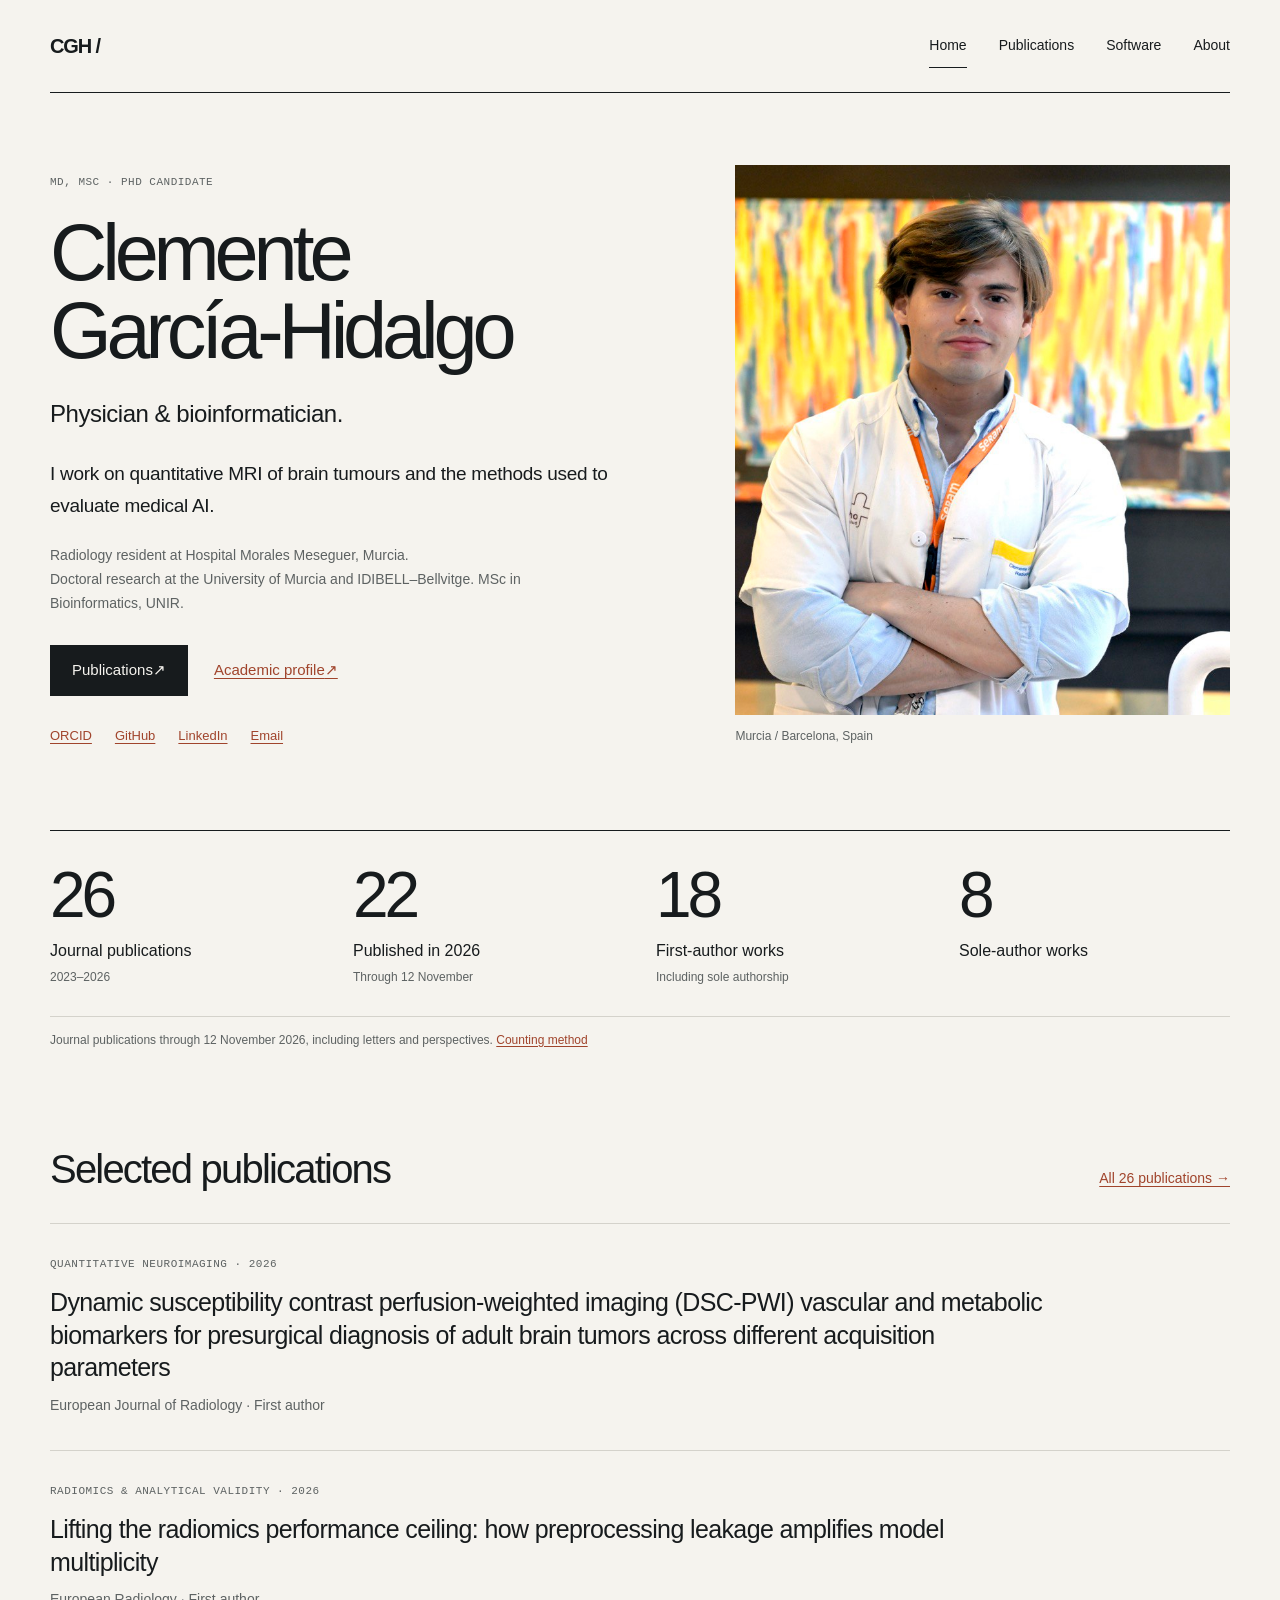
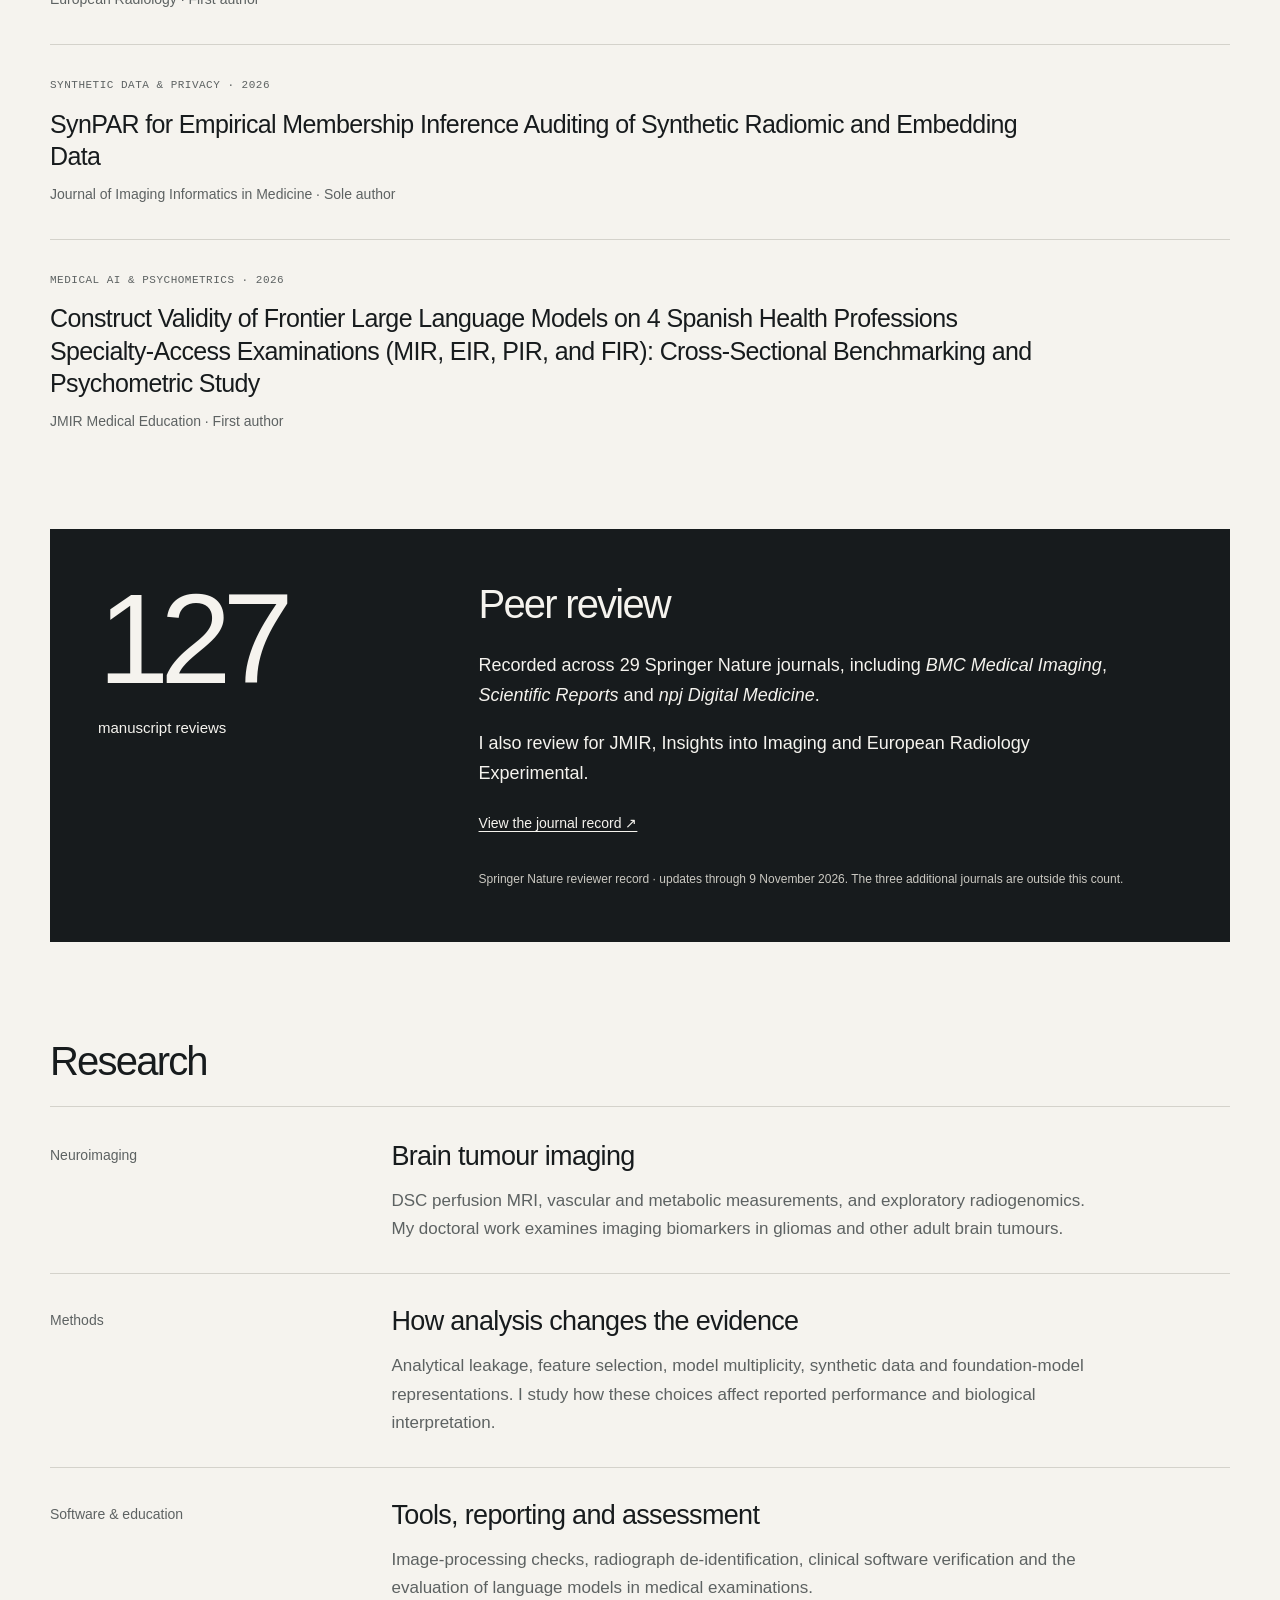
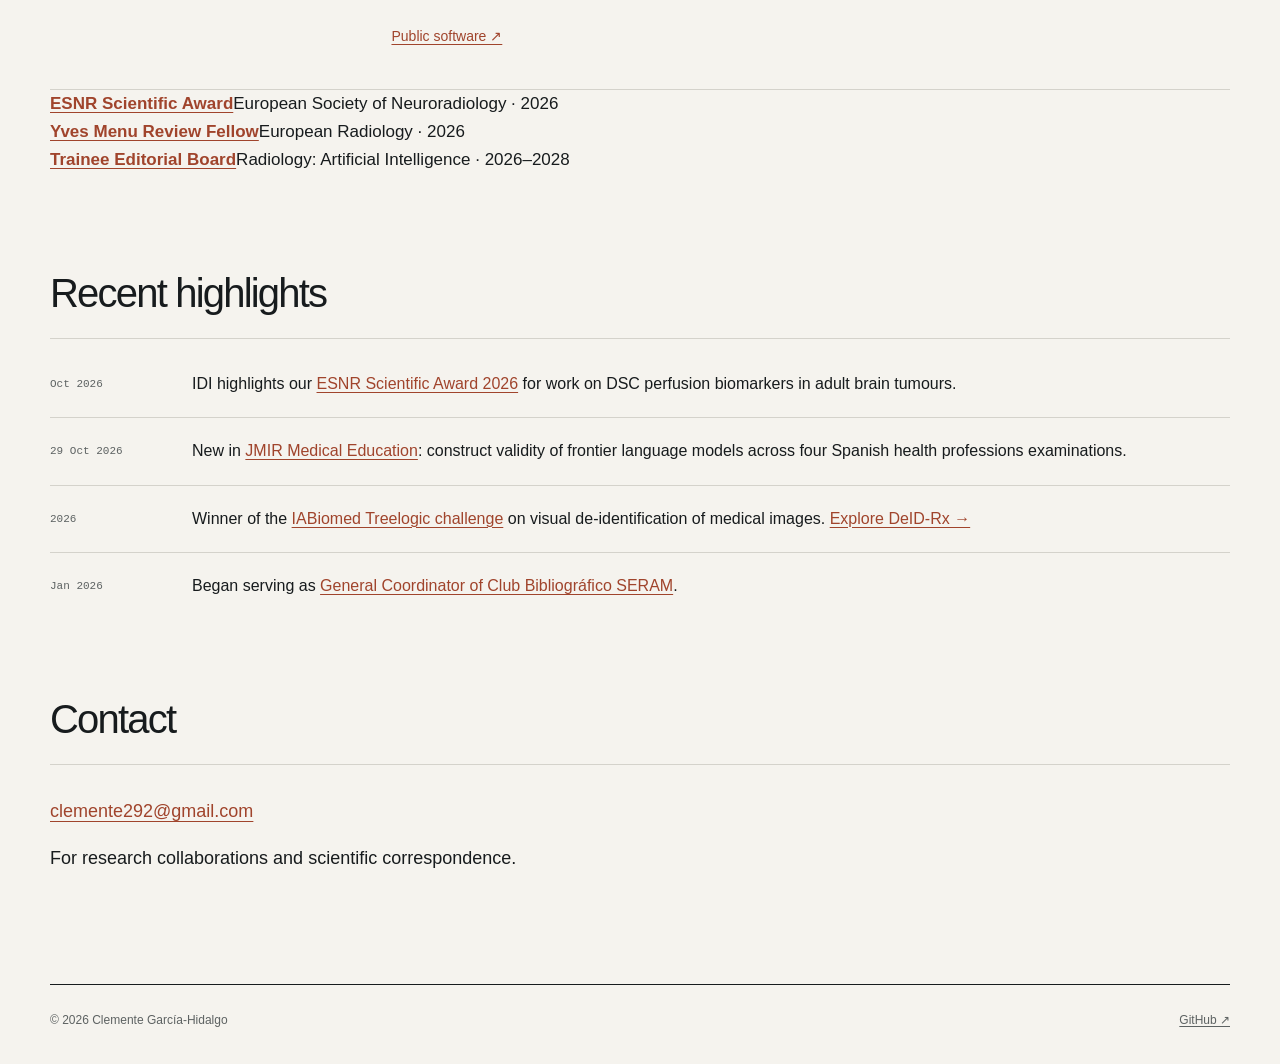
==== commit 2c6a5e6b: "Add peer-review record and redesign academic portfolio" ====
--- a/index.html
+++ b/index.html
@@ -10,9 +10,9 @@
   <meta property="og:description" content="Clemente García-Hidalgo, MD, MSc. Physician and researcher in neuroimaging, machine learning and biostatistics. 26 journal publications; 18 first-author works.">
   <meta property="og:type" content="website">
   <meta property="og:url" content="https://torkitor.github.io/">
-  <meta property="og:image" content="https://torkitor.github.io/assets/portrait.jpg">
+  <meta property="og:image" content="https://torkitor.github.io/assets/portrait.jpg?v=20261112-r2">
   <link rel="icon" href="assets/favicon.svg" type="image/svg+xml">
-  <link rel="stylesheet" href="assets/style.css">
+  <link rel="stylesheet" href="assets/style.css?v=20261112-r2">
 
 </head>
 <body>
@@ -20,14 +20,33 @@
   <div class="page">
     <header class="site-header"><a class="wordmark" href="./" aria-label="Clemente García-Hidalgo, home">CGH /</a><nav aria-label="Main navigation"><a href="./" aria-current="page">Home</a><a href="publications/">Publications</a><a href="software/">Software</a><a href="about/">About</a></nav></header>
     <main id="main">
-      <div class="hero"><div><p class="eyebrow">MD, MSc · Physician &amp; researcher</p><h1>Clemente<br>García-Hidalgo</h1><p class="subtitle">Neuroimaging, machine learning &amp; biostatistics.</p><p class="lead">I study what brain imaging can reveal—and what it takes to make medical AI evidence reliable.</p><p class="affiliation">Radiology resident · Hospital Morales Meseguer, Murcia<br>PhD candidate · University of Murcia / research at IDIBELL–Bellvitge<br>MSc in Bioinformatics · UNIR</p><div class="hero-actions"><a class="button" href="publications/">Explore 26 publications →</a><div class="links-row"><a href="about/">Academic profile ↗</a></div></div><div class="links-row" aria-label="Professional profiles and contact"><a href="https://orcid.org/0009-0001-6672-2714">ORCID ↗</a><a href="https://github.com/torkitor">GitHub ↗</a><a href="https://www.linkedin.com/in/clementegarciahidalgo/">LinkedIn ↗</a><a href="mailto:clemente292@gmail.com">Email ↗</a></div></div><figure><img class="portrait" src="assets/portrait.jpg" width="240" height="276" alt="Portrait of Clemente García-Hidalgo"><figcaption>Clinical questions.<br>Quantitative methods.<br>Reproducible research.</figcaption></figure></div>
-      <div class="metrics" aria-label="Publication record"><div class="metric" data-metric="publications"><strong>26</strong><span>Journal publications</span><small>2023–2026</small></div><div class="metric" data-metric="recent"><strong>22</strong><span>Published in 2026</span><small>Through 12 November</small></div><div class="metric" data-metric="first"><strong>18</strong><span>First-author works</span><small>Including sole authorship</small></div><div class="metric" data-metric="sole"><strong>8</strong><span>Sole-author works</span><small>Independent contributions</small></div></div>
-      <p class="metrics-note">Unique journal publications, including articles, letters and perspectives; translated editions grouped. <a href="publications/#record-note">Sources &amp; counting method ↗</a></p>
+      <div class="hero">
+        <div class="hero-copy">
+          <p class="eyebrow">MD, MSc · PhD candidate</p>
+          <h1>Clemente<br>García-Hidalgo</h1>
+          <p class="subtitle">Physician &amp; bioinformatician.</p>
+          <p class="lead">I work on quantitative MRI of brain tumours and the methods used to evaluate medical AI.</p>
+          <p class="affiliation">Radiology resident at Hospital Morales Meseguer, Murcia.<br>Doctoral research at the University of Murcia and IDIBELL–Bellvitge. MSc in Bioinformatics, UNIR.</p>
+          <div class="hero-actions"><a class="button" href="publications/">Publications <span aria-hidden="true">↗</span></a><a href="about/">Academic profile <span aria-hidden="true">↗</span></a></div>
+          <div class="links-row" aria-label="Professional profiles and contact"><a href="https://orcid.org/0009-0001-6672-2714">ORCID</a><a href="https://github.com/torkitor">GitHub</a><a href="https://www.linkedin.com/in/clementegarciahidalgo/">LinkedIn</a><a href="mailto:clemente292@gmail.com">Email</a></div>
+        </div>
+        <figure><img class="portrait" src="assets/portrait.jpg?v=20261112-r2" width="1280" height="853" fetchpriority="high" alt="Clemente García-Hidalgo"><figcaption>Murcia / Barcelona, Spain</figcaption></figure>
+      </div>
+      <div class="metrics" aria-label="Publication record"><div class="metric" data-metric="publications"><strong>26</strong><span>Journal publications</span><small>2023–2026</small></div><div class="metric" data-metric="recent"><strong>22</strong><span>Published in 2026</span><small>Through 12 November</small></div><div class="metric" data-metric="first"><strong>18</strong><span>First-author works</span><small>Including sole authorship</small></div><div class="metric" data-metric="sole"><strong>8</strong><span>Sole-author works</span><small></small></div></div>
+      <p class="metrics-note">Journal publications through 12 November 2026, including letters and perspectives. <a href="publications/#record-note">Counting method</a></p>
+      <section aria-labelledby="selected-heading"><div class="section-heading"><h2 id="selected-heading">Selected publications</h2><a href="publications/">All 26 publications →</a></div><article class="entry"><p class="eyebrow">Quantitative neuroimaging · 2026</p><h3><a href="https://doi.org/10.1016/j.ejrad.2026.113218">Dynamic susceptibility contrast perfusion-weighted imaging (DSC-PWI) vascular and metabolic biomarkers for presurgical diagnosis of adult brain tumors across different acquisition parameters</a></h3><p class="meta">European Journal of Radiology · First author</p></article><article class="entry"><p class="eyebrow">Radiomics &amp; analytical validity · 2026</p><h3><a href="https://doi.org/10.1007/s00330-026-12932-7">Lifting the radiomics performance ceiling: how preprocessing leakage amplifies model multiplicity</a></h3><p class="meta">European Radiology · First author</p></article><article class="entry"><p class="eyebrow">Synthetic data &amp; privacy · 2026</p><h3><a href="https://doi.org/10.1007/s10278-026-02421-0">SynPAR for Empirical Membership Inference Auditing of Synthetic Radiomic and Embedding Data</a></h3><p class="meta">Journal of Imaging Informatics in Medicine · Sole author</p></article><article class="entry"><p class="eyebrow">Medical AI &amp; psychometrics · 2026</p><h3><a href="https://doi.org/10.2196/106199">Construct Validity of Frontier Large Language Models on 4 Spanish Health Professions Specialty-Access Examinations (MIR, EIR, PIR, and FIR): Cross-Sectional Benchmarking and Psychometric Study</a></h3><p class="meta">JMIR Medical Education · First author</p></article></section>
+      <section class="review-feature" id="peer-review" aria-labelledby="review-heading">
+        <div class="review-number"><strong data-review-total>127</strong><small>manuscript reviews</small></div>
+        <div class="review-copy"><h2 id="review-heading">Peer review</h2><p>Recorded across <span data-review-journals>29</span> Springer Nature journals, including <em>BMC Medical Imaging</em>, <em>Scientific Reports</em> and <em>npj Digital Medicine</em>.</p><p>I also review for JMIR, Insights into Imaging and European Radiology Experimental.</p><a class="text-link" href="about/#peer-review">View the journal record ↗</a><p class="source-note">Springer Nature reviewer record · updates through 9 November 2026. The three additional journals are outside this count.</p></div>
+      </section>
+      <section aria-labelledby="research-heading"><h2 id="research-heading">Research</h2><div class="research-list">
+        <article><p class="research-topic-label">Neuroimaging</p><div><h3>Brain tumour imaging</h3><p>DSC perfusion MRI, vascular and metabolic measurements, and exploratory radiogenomics. My doctoral work examines imaging biomarkers in gliomas and other adult brain tumours.</p></div></article>
+        <article><p class="research-topic-label">Methods</p><div><h3>How analysis changes the evidence</h3><p>Analytical leakage, feature selection, model multiplicity, synthetic data and foundation-model representations. I study how these choices affect reported performance and biological interpretation.</p></div></article>
+        <article><p class="research-topic-label">Software &amp; education</p><div><h3>Tools, reporting and assessment</h3><p>Image-processing checks, radiograph de-identification, clinical software verification and the evaluation of language models in medical examinations.</p><a class="text-link" href="software/">Public software ↗</a></div></article>
+      </div></section>
       <div class="recognition-strip" aria-label="Selected recognition"><article><strong><a href="https://idi.gencat.cat/ca/actualitat/2026/esnr-premia-recerca-tumors-cerebrals">ESNR Scientific Award</a></strong><span>European Society of Neuroradiology · 2026</span></article><article><strong><a href="https://journals.myesr.org/eur-radiol/news/new-year-new-fellows-welcome-the-recipients-of-yves-menu-review-fellowships-2026/">Yves Menu Review Fellow</a></strong><span>European Radiology · 2026</span></article><article><strong><a href="https://radiologyai.substack.com/p/welcome-to-our-newest-trainee-editorial">Trainee Editorial Board</a></strong><span>Radiology: Artificial Intelligence · 2026–2028</span></article></div>
-      <section aria-labelledby="research-heading"><h2 id="research-heading">Three connected research directions</h2><div class="interests"><article><span class="index">01 / IMAGING</span><h3>Quantitative neuroimaging</h3><p>Perfusion MRI, vascular and metabolic phenotypes, and exploratory radiogenomics in brain tumours. Connecting image measurements to biological questions.</p></article><article><span class="index">02 / METHODS</span><h3>The reliability of medical AI</h3><p>Analytical leakage, model multiplicity, synthetic data, representation geometry and privacy. Examining how methodological choices shape scientific conclusions.</p></article><article><span class="index">03 / TRANSLATION</span><h3>Software &amp; medical education</h3><p>Research tools, clinical software verification, and the evaluation of language models and AI-assisted learning in medicine.</p><a class="text-link" href="software/">Explore public software →</a></article></div></section>
-      <section aria-labelledby="selected-heading"><div class="section-heading"><h2 id="selected-heading">Selected publications</h2><a href="publications/">All 26 publications →</a></div><article class="entry"><p class="eyebrow">Quantitative neuroimaging · 2026</p><h3><a href="https://doi.org/10.1016/j.ejrad.2026.113218">Dynamic susceptibility contrast perfusion-weighted imaging (DSC-PWI) vascular and metabolic biomarkers for presurgical diagnosis of adult brain tumors across different acquisition parameters</a></h3><p class="meta">European Journal of Radiology · First author</p></article><article class="entry"><p class="eyebrow">Radiomics &amp; analytical validity · 2026</p><h3><a href="https://doi.org/10.1007/s00330-026-12932-7">Lifting the radiomics performance ceiling: how preprocessing leakage amplifies model multiplicity</a></h3><p class="meta">European Radiology · First author</p></article><article class="entry"><p class="eyebrow">Synthetic data &amp; privacy · 2026</p><h3><a href="https://doi.org/10.1007/s10278-026-02421-0">SynPAR for Empirical Membership Inference Auditing of Synthetic Radiomic and Embedding Data</a></h3><p class="meta">Journal of Imaging Informatics in Medicine · Sole author</p></article><article class="entry"><p class="eyebrow">Medical AI &amp; psychometrics · 2026</p><h3><a href="https://doi.org/10.2196/106199">Construct Validity of Frontier Large Language Models on 4 Spanish Health Professions Specialty-Access Examinations (MIR, EIR, PIR, and FIR): Cross-Sectional Benchmarking and Psychometric Study</a></h3><p class="meta">JMIR Medical Education · First author</p></article></section>
       <section aria-labelledby="news-heading"><h2 id="news-heading">Recent highlights</h2><ul class="news"><li><time datetime="2026-10">Oct 2026</time><span>IDI highlights our <a href="https://idi.gencat.cat/ca/actualitat/2026/esnr-premia-recerca-tumors-cerebrals">ESNR Scientific Award 2026</a> for work on DSC perfusion biomarkers in adult brain tumours.</span></li><li><time datetime="2026-10-29">29 Oct 2026</time><span>New in <a href="https://mededu.jmir.org/2026/1/e106199">JMIR Medical Education</a>: construct validity of frontier language models across four Spanish health professions examinations.</span></li><li><time datetime="2026">2026</time><span>Winner of the <a href="https://iabiomed.org/hackathon-2026/">IABiomed Treelogic challenge</a> on visual de-identification of medical images. <a href="software/">Explore DeID-Rx →</a></span></li><li><time datetime="2026-01">Jan 2026</time><span>Began serving as <a href="https://cbseram.com/2026/01/30/editorial-enero-2026/">General Coordinator of Club Bibliográfico SERAM</a>.</span></li></ul></section>
-      <section class="contact" aria-labelledby="contact-heading"><h2 id="contact-heading">Research is a conversation</h2><p>I welcome collaborations in quantitative neuroimaging, rigorous AI evaluation and reproducible research software.<br><a href="mailto:clemente292@gmail.com">clemente292@gmail.com</a></p></section>
+      <section class="contact" aria-labelledby="contact-heading"><h2 id="contact-heading">Contact</h2><p><a href="mailto:clemente292@gmail.com">clemente292@gmail.com</a></p><p>For research collaborations and scientific correspondence.</p></section>
     </main>
     <footer class="site-footer"><span>© 2026 Clemente García-Hidalgo</span><a href="https://github.com/torkitor">GitHub ↗</a></footer>
   </div>
--- a/assets/style.css
+++ b/assets/style.css
@@ -1,250 +1,351 @@
 :root {
   color-scheme: light;
-  --paper: #faf9f6;
-  --ink: #25313a;
-  --navy: #203747;
-  --blue: #355a72;
-  --muted: #5e6870;
-  --rule: #d7ddda;
-  --wash: #f0f3f1;
+  --paper: #f5f3ee;
+  --ink: #171b1d;
+  --muted: #5d6262;
+  --accent: #a0442c;
+  --rule: #d4d2cb;
   --mono: "SFMono-Regular", Consolas, "Liberation Mono", monospace;
-}
+  --sans: "Helvetica Neue", Helvetica, Arial, sans-serif;
+}
+
 * { box-sizing: border-box; }
-html { scroll-padding-top: 28px; }
-body { margin: 0; background: var(--paper); color: var(--ink); font: 17px/1.75 -apple-system, BlinkMacSystemFont, "Segoe UI", sans-serif; -webkit-font-smoothing: antialiased; }
+html { scroll-padding-top: 32px; }
+body { margin: 0; background: var(--paper); color: var(--ink); font: 17px/1.65 var(--sans); -webkit-font-smoothing: antialiased; }
 [hidden] { display: none !important; }
-.page { width: min(1060px, calc(100% - 64px)); min-height: 100vh; margin-inline: auto; display: flex; flex-direction: column; }
-a { color: var(--blue); text-decoration-thickness: 1px; text-underline-offset: 4px; overflow-wrap: anywhere; }
-a:hover { color: var(--navy); }
-a:focus-visible, button:focus-visible, input:focus-visible, select:focus-visible, summary:focus-visible { outline: 2px solid var(--blue); outline-offset: 4px; }
+.page { display: flex; flex-direction: column; width: min(1180px, calc(100% - 96px)); min-height: 100vh; margin-inline: auto; }
+main { flex: 1; min-width: 0; padding-top: 72px; }
+a { color: var(--accent); text-decoration-thickness: 1px; text-underline-offset: .2em; overflow-wrap: anywhere; }
+a:focus-visible, button:focus-visible, input:focus-visible, select:focus-visible, summary:focus-visible { outline: 2px solid var(--accent); outline-offset: 5px; }
 button, input, select { font: inherit; }
 button, select, summary { cursor: pointer; }
 button { color: inherit; }
-img { max-width: 100%; }
+img { display: block; max-width: 100%; }
 strong { font-weight: 600; }
 h1, h2, h3, p, figure { margin: 0; }
 p + p { margin-top: 18px; }
-.skip-link { position: absolute; top: -100px; left: 24px; z-index: 10; padding: 9px 16px; border: 1px solid var(--blue); background: var(--paper); }
+h1, h2, h3 { font-weight: 500; }
+h1 { font-size: clamp(52px, 6.6vw, 84px); line-height: 1.02; letter-spacing: -.065em; overflow-wrap: break-word; }
+h2 { margin-bottom: 32px; padding-bottom: 22px; border-bottom: 1px solid var(--rule); font-size: clamp(28px, 3.2vw, 40px); line-height: 1.15; letter-spacing: -.045em; }
+h3 { font-size: 24px; line-height: 1.3; letter-spacing: -.025em; }
+h3 a { color: inherit; text-decoration: none; }
+section { margin-top: 96px; }
+.skip-link { position: absolute; top: -100px; left: 24px; z-index: 10; padding: 12px 18px; border: 1px solid var(--ink); background: var(--paper); color: var(--ink); }
 .skip-link:focus { top: 12px; }
-.site-header { display: flex; align-items: center; justify-content: space-between; gap: 28px; padding: 30px 0 23px; border-bottom: 1px solid var(--rule); }
-.wordmark { color: var(--navy); font: 14px/1.4 var(--mono); letter-spacing: .08em; white-space: nowrap; text-decoration: none; }
-.site-header nav { display: flex; flex-wrap: wrap; gap: 4px 28px; }
-.site-header nav a { display: inline-flex; align-items: center; min-height: 40px; border-bottom: 1px solid transparent; color: var(--muted); text-decoration: none; font: 13px/1.5 var(--mono); }
-.site-header nav a:hover, .site-header nav a[aria-current="page"] { color: var(--navy); border-bottom-color: var(--blue); }
-main { flex: 1; min-width: 0; padding-top: 58px; }
-h1 { color: var(--navy); font-size: clamp(40px, 5.5vw, 60px); font-weight: 600; line-height: 1.08; letter-spacing: -.055em; overflow-wrap: break-word; }
-h2 { margin-bottom: 24px; padding-bottom: 13px; border-bottom: 1px solid var(--rule); color: var(--blue); font: 12px/1.6 var(--mono); font-weight: 500; text-transform: uppercase; letter-spacing: .105em; }
-h3 { color: var(--ink); font-size: 20px; font-weight: 600; line-height: 1.45; letter-spacing: -.018em; }
-h3 a { color: inherit; text-decoration: none; }
-h3 a:hover { color: var(--blue); text-decoration: underline; }
-section { margin-top: 60px; }
-.subtitle { margin-top: 14px; color: var(--muted); font-size: 17px; line-height: 1.6; }
-.lead { max-width: 760px; margin-top: 25px; font-size: 19px; line-height: 1.75; }
-.eyebrow { margin-bottom: 14px; color: var(--blue); font: 11px/1.7 var(--mono); letter-spacing: .08em; text-transform: uppercase; }
-.hero { display: grid; grid-template-columns: minmax(0, 1fr) 240px; align-items: start; gap: 64px; margin-top: 4px; }
-.hero h1 { font-size: clamp(44px, 5.7vw, 64px); line-height: 1.04; }
-.hero .subtitle { margin-top: 19px; color: var(--blue); font-size: 17px; }
-.hero .lead { max-width: 650px; margin-top: 25px; font-size: 20px; line-height: 1.65; }
-.hero figure { margin-top: 4px; }
-.portrait { display: block; width: 240px; height: 276px; object-fit: cover; border-radius: 2px; }
-figcaption { margin-top: 14px; color: var(--muted); font: 11px/1.75 var(--mono); }
-.affiliation { margin-top: 20px; color: var(--muted); font-size: 14px; line-height: 1.8; }
-.hero-actions { display: flex; align-items: center; flex-wrap: wrap; gap: 13px 22px; margin-top: 29px; }
-.button { display: inline-flex; align-items: center; justify-content: center; min-height: 46px; padding: 10px 19px; border: 1px solid var(--navy); border-radius: 2px; background: var(--navy); color: var(--paper); text-decoration: none; font: 13px/1.6 var(--mono); }
-.button:hover { background: var(--blue); border-color: var(--blue); color: white; }
-.links-row { display: flex; align-items: center; flex-wrap: wrap; gap: 7px 21px; margin-top: 20px; font: 12px/1.8 var(--mono); }
-.links-row a { display: inline-flex; align-items: center; gap: 5px; min-height: 30px; }
+.site-header { display: flex; align-items: center; justify-content: space-between; gap: 32px; padding: 24px 0; border-bottom: 1px solid var(--ink); }
+.wordmark { color: var(--ink); font: 600 20px/1 var(--sans); letter-spacing: -.055em; white-space: nowrap; text-decoration: none; }
+.site-header nav { display: flex; flex-wrap: wrap; gap: 0 32px; }
+.site-header nav a { display: inline-flex; align-items: center; min-height: 44px; border-bottom: 1px solid transparent; color: var(--ink); font-size: 14px; text-decoration: none; }
+.site-header nav a[aria-current="page"] { border-bottom-color: var(--ink); }
+.eyebrow { margin-bottom: 22px; color: var(--muted); font: 11px/1.6 var(--mono); letter-spacing: .045em; text-transform: uppercase; }
+.subtitle { margin-top: 22px; color: var(--ink); font-size: 23px; line-height: 1.4; letter-spacing: -.02em; }
+.lead { max-width: 810px; margin-top: 28px; font-size: 21px; line-height: 1.6; letter-spacing: -.015em; }
+.hero { display: grid; grid-template-columns: minmax(0, 1.12fr) minmax(0, .88fr); align-items: start; gap: 56px; margin-top: 0; }
+.hero-copy { min-width: 0; padding-top: 9px; }
+.hero h1 { font-size: clamp(52px, 6.2vw, 80px); line-height: .99; }
+.hero .subtitle { margin-top: 26px; font-size: 24px; }
+.hero .lead { max-width: 560px; margin-top: 28px; font-size: 19px; line-height: 1.65; }
+.hero figure { min-width: 0; }
+.portrait { width: 100%; height: clamp(440px, 43vw, 560px); object-fit: cover; object-position: 42% center; }
+figcaption { margin-top: 12px; color: var(--muted); font-size: 12px; line-height: 1.5; }
+.affiliation { max-width: 500px; margin-top: 23px; color: var(--muted); font-size: 14px; line-height: 1.7; }
+.hero-actions { display: flex; align-items: center; flex-wrap: wrap; gap: 12px 26px; margin-top: 30px; }
+.hero-actions > a { display: inline-flex; align-items: center; min-height: 44px; font-size: 15px; }
+.button { display: inline-flex; align-items: center; justify-content: center; min-height: 48px; padding: 12px 21px; border: 1px solid var(--ink); border-radius: 0; background: var(--ink); color: var(--paper); font-size: 14px; text-decoration: none; }
+.links-row { display: flex; align-items: center; flex-wrap: wrap; gap: 0 23px; margin-top: 18px; font-size: 13px; line-height: 1.5; }
+.links-row a { display: inline-flex; align-items: center; gap: 5px; min-height: 44px; }
 .hero-actions .links-row { margin: 0; }
-.metrics { display: grid; grid-template-columns: repeat(4, minmax(0, 1fr)); gap: 0; margin-top: 42px; padding: 28px 0; border-top: 1px solid var(--rule); border-bottom: 1px solid var(--rule); }
-.metric { min-width: 0; padding-right: 22px; }
-.metric + .metric { padding-left: 26px; border-left: 1px solid var(--rule); }
-.metric strong { display: block; color: var(--navy); font-size: 46px; font-weight: 500; line-height: 1.1; letter-spacing: -.055em; font-variant-numeric: tabular-nums; }
-.metric span { display: block; margin-top: 11px; font-size: 14px; line-height: 1.5; }
-.metric small { display: block; margin-top: 5px; color: var(--muted); font: 11px/1.65 var(--mono); }
-.metrics-note { max-width: 900px; margin-top: 13px; color: var(--muted); font-size: 12px; line-height: 1.7; }
-.interests { display: grid; grid-template-columns: repeat(3, minmax(0, 1fr)); gap: 32px; }
-.interests .index { display: block; margin-bottom: 12px; color: var(--blue); font: 11px/1.5 var(--mono); }
-.interests h3 { margin-bottom: 10px; font-size: 18px; }
-.interests p { color: var(--muted); font-size: 15px; line-height: 1.8; }
-.recognition-strip { display: grid; grid-template-columns: repeat(3, minmax(0, 1fr)); gap: 28px; margin-top: 34px; padding: 24px 0; border-top: 1px solid var(--rule); border-bottom: 1px solid var(--rule); }
-.recognition-strip p, .recognition-strip span { color: var(--muted); font-size: 13px; line-height: 1.7; }
-.recognition-strip strong { display: block; color: var(--ink); font-size: 14px; line-height: 1.6; }
-.recognition-strip a { font-size: 14px; }
+.hero > .links-row { grid-column: 1 / -1; }
+.metrics { display: grid; grid-template-columns: repeat(4, minmax(0, 1fr)); gap: 32px; margin-top: 72px; padding: 32px 0 30px; border-top: 1px solid var(--ink); border-bottom: 1px solid var(--rule); }
+.metric { min-width: 0; }
+.metric strong { display: block; font-size: 64px; font-weight: 400; line-height: 1; letter-spacing: -.065em; font-variant-numeric: tabular-nums; }
+.metric span { display: block; margin-top: 13px; font-size: 16px; line-height: 1.4; }
+.metric small { display: block; margin-top: 5px; color: var(--muted); font-size: 12px; line-height: 1.5; }
+.metrics-note { max-width: 850px; margin-top: 14px; color: var(--muted); font-size: 12px; line-height: 1.65; }
+.research-list { margin: 0; padding: 0; list-style: none; }
+.research-list > * { display: grid; grid-template-columns: minmax(150px, .35fr) minmax(0, 1fr); gap: 48px; padding: 30px 0; border-bottom: 1px solid var(--rule); }
+.research-list > :first-child { padding-top: 0; }
+.research-topic-label { padding-top: 5px; color: var(--muted); font-size: 14px; line-height: 1.6; }
+.research-list h3 { max-width: 720px; font-size: 27px; }
+.research-list h3 + p { max-width: 720px; margin-top: 13px; color: var(--muted); font-size: 17px; }
+.review-feature { display: grid; grid-template-columns: minmax(0, .45fr) minmax(0, 1fr); align-items: start; gap: 64px; padding: 52px 48px; background: var(--ink); color: var(--paper); }
+.review-number { font-size: clamp(96px, 10vw, 140px); font-weight: 400; line-height: .9; letter-spacing: -.07em; font-variant-numeric: tabular-nums; }
+.review-number strong { display: block; font-size: inherit; font-weight: inherit; }
+.review-number small { display: block; margin-top: 20px; font-size: 15px; line-height: 1.5; letter-spacing: 0; }
+.review-copy { min-width: 0; }
+.review-copy h2 { margin-bottom: 24px; padding-bottom: 0; border: 0; color: inherit; font-size: 40px; }
+.review-copy p { max-width: 650px; font-size: 18px; }
+.review-feature a { color: var(--paper); }
+.review-feature .source-note { color: #cbc9c2; font-size: 12px; }
+.review-feature .eyebrow { color: #cbc9c2; }
+.section-heading { display: flex; align-items: baseline; justify-content: space-between; flex-wrap: wrap; gap: 12px 24px; margin-bottom: 32px; padding-bottom: 22px; border-bottom: 1px solid var(--rule); }
+.section-heading h2 { margin: 0; padding: 0; border: 0; }
+.section-heading > a { display: inline-flex; align-items: center; min-height: 44px; font-size: 14px; }
+.entry { margin-bottom: 32px; padding-bottom: 32px; border-bottom: 1px solid var(--rule); }
+.entry:last-child { margin-bottom: 0; padding-bottom: 0; border-bottom: 0; }
+.entry h3 { max-width: 1000px; font-size: 25px; }
+.entry .eyebrow { margin-bottom: 13px; }
+.entry .links-row { margin-top: 12px; }
+.meta { margin-top: 10px; color: var(--muted); font-size: 14px; line-height: 1.7; }
+.project h3 { font-size: 36px; }
+.project h3 + p { margin-top: 19px; }
+.project p { max-width: 850px; }
+.text-link { display: inline-flex; align-items: center; min-height: 44px; margin-top: 13px; font-size: 14px; }
 .news { margin: 0; padding: 0; list-style: none; }
-.news li { display: grid; grid-template-columns: 90px minmax(0, 1fr); gap: 24px; padding: 14px 0; border-bottom: 1px solid var(--rule); font-size: 15px; }
+.news li { display: grid; grid-template-columns: 110px minmax(0, 1fr); gap: 32px; padding: 20px 0; border-bottom: 1px solid var(--rule); font-size: 16px; }
 .news li:first-child { padding-top: 0; }
 .news li:last-child { padding-bottom: 0; border-bottom: 0; }
-.news time { padding-top: 3px; color: var(--muted); font: 11px/1.8 var(--mono); }
-.section-heading { display: flex; align-items: baseline; justify-content: space-between; flex-wrap: wrap; gap: 10px 24px; margin-bottom: 24px; border-bottom: 1px solid var(--rule); }
-.section-heading h2 { margin: 0; border: 0; }
-.section-heading > a { margin-bottom: 12px; font: 12px/1.6 var(--mono); }
-.entry { margin-bottom: 26px; padding-bottom: 27px; border-bottom: 1px solid var(--rule); }
-.entry:last-child { margin-bottom: 0; padding-bottom: 0; border-bottom: 0; }
-.entry .eyebrow { margin-bottom: 9px; }
-.entry .links-row { margin-top: 12px; }
-.meta { margin-top: 8px; color: var(--muted); font-size: 14px; line-height: 1.75; }
-.project h3 + p { margin-top: 15px; }
-.project p { max-width: 860px; }
-.text-link { display: inline-block; margin-top: 13px; font: 12px/1.9 var(--mono); }
-.contact { padding-top: 24px; border-top: 1px solid var(--rule); }
-.contact p { color: var(--muted); font-size: 16px; }
+.news time { padding-top: 4px; color: var(--muted); font: 11px/1.7 var(--mono); }
+.contact p { max-width: 800px; font-size: 18px; }
 .publication-heading { display: flex; align-items: flex-start; justify-content: space-between; gap: 36px; }
 .publication-heading > :first-child { flex: 1; min-width: 0; }
 .publication-total { flex: 0 0 auto; text-align: right; }
-.total-mark { display: block; color: var(--navy); font-size: 86px; font-weight: 400; line-height: .95; letter-spacing: -.075em; font-variant-numeric: tabular-nums; }
-.total-caption { display: block; max-width: 150px; margin-top: 12px; color: var(--muted); font: 11px/1.6 var(--mono); }
-.catalogue-summary { max-width: 800px; margin-top: 24px; color: var(--muted); font-size: 15px; line-height: 1.8; }
-.filter-panel { margin-top: 32px; padding: 21px 23px 13px; border: 1px solid var(--rule); border-radius: 2px; background: var(--wash); }
-.filter-grid { display: grid; grid-template-columns: minmax(0, 2fr) minmax(0, 1fr) minmax(0, 1fr); gap: 16px; }
-.filter-field { display: flex; flex-direction: column; gap: 8px; min-width: 0; }
-.filter-field label { color: var(--ink); font: 11px/1.6 var(--mono); letter-spacing: .035em; }
-.filter-field input, .filter-field select { width: 100%; min-width: 0; min-height: 46px; padding: 10px 12px; border: 1px solid #aeb9bc; border-radius: 2px; background: var(--paper); color: var(--ink); font-size: 14px; line-height: 1.5; }
+.total-mark { display: block; font-size: 112px; font-weight: 400; line-height: .9; letter-spacing: -.075em; font-variant-numeric: tabular-nums; }
+.total-caption { display: block; max-width: 140px; margin-top: 15px; color: var(--muted); font-size: 13px; line-height: 1.5; }
+.catalogue-summary { max-width: 800px; margin-top: 30px; color: var(--muted); font-size: 17px; line-height: 1.7; }
+.catalogue-summary strong { color: var(--ink); }
+.filter-panel { margin-top: 46px; padding: 25px 0 10px; border-top: 1px solid var(--ink); border-bottom: 1px solid var(--rule); }
+.filter-grid { display: grid; grid-template-columns: minmax(0, 2fr) minmax(0, 1fr) minmax(0, 1fr); gap: 24px; }
+.filter-field { display: flex; flex-direction: column; gap: 9px; min-width: 0; }
+.filter-field label { color: var(--muted); font: 11px/1.6 var(--mono); letter-spacing: .025em; }
+.filter-field input, .filter-field select { width: 100%; min-width: 0; min-height: 48px; padding: 11px 12px; border: 1px solid #989a95; border-radius: 0; background: var(--paper); color: var(--ink); font-size: 16px; line-height: 1.5; }
 .filter-field input::placeholder { color: var(--muted); opacity: 1; }
-.filter-bottom { display: flex; align-items: center; justify-content: space-between; flex-wrap: wrap; gap: 5px 22px; margin-top: 9px; }
-.check-label { display: inline-flex; align-items: center; gap: 9px; min-height: 44px; cursor: pointer; font-size: 13px; line-height: 1.5; }
-.check-label input { width: 17px; height: 17px; margin: 0; accent-color: var(--blue); }
-.reset { min-height: 44px; padding: 7px 0; border: 0; background: none; color: var(--blue); text-decoration: underline; text-underline-offset: 4px; font: 12px/1.6 var(--mono); }
-.results-row { display: flex; align-items: baseline; justify-content: space-between; flex-wrap: wrap; gap: 8px 24px; margin: 23px 0 32px; color: var(--muted); font: 12px/1.7 var(--mono); }
-.year-group { margin-top: 38px; }
-.year-group h2 { display: flex; align-items: baseline; gap: 15px; margin-bottom: 0; color: var(--navy); font: 500 25px/1.4 -apple-system, BlinkMacSystemFont, "Segoe UI", sans-serif; letter-spacing: -.035em; text-transform: none; }
-.year-group h2 span { color: var(--muted); font: 11px/1.6 var(--mono); letter-spacing: 0; }
-.publication { display: grid; grid-template-columns: 36px minmax(0, 1fr); gap: 16px; padding: 27px 0; border-bottom: 1px solid var(--rule); }
+.filter-bottom { display: flex; align-items: center; justify-content: space-between; flex-wrap: wrap; gap: 4px 24px; margin-top: 13px; }
+.check-label { display: inline-flex; align-items: center; gap: 10px; min-height: 44px; cursor: pointer; font-size: 14px; line-height: 1.5; }
+.check-label input { width: 18px; height: 18px; margin: 0; accent-color: var(--accent); }
+.reset { min-height: 44px; padding: 8px 0; border: 0; background: none; color: var(--accent); font-size: 14px; text-decoration: underline; text-underline-offset: .2em; }
+.results-row { display: flex; align-items: baseline; justify-content: space-between; flex-wrap: wrap; gap: 8px 24px; margin: 22px 0 38px; color: var(--muted); font-size: 13px; line-height: 1.6; }
+.year-group { margin-top: 50px; }
+.year-group h2 { display: flex; align-items: baseline; gap: 20px; margin-bottom: 0; padding-bottom: 18px; font-size: 37px; }
+.year-group h2 span { color: var(--muted); font-size: 13px; letter-spacing: 0; }
+.publication { display: grid; grid-template-columns: 38px minmax(0, 1fr); gap: 18px; padding: 32px 0; border-bottom: 1px solid var(--rule); }
 .publication:last-child { border-bottom: 0; }
-.pub-number { padding-top: 3px; color: var(--muted); font: 11px/1.6 var(--mono); font-variant-numeric: tabular-nums; }
-.pub-topline { display: flex; align-items: center; flex-wrap: wrap; gap: 7px 13px; margin-bottom: 10px; }
-.venue { color: var(--blue); font: 12px/1.7 var(--mono); }
-.badge { display: inline-block; padding: 3px 7px; border: 1px solid #b9c7cc; border-radius: 2px; color: var(--blue); font: 10px/1.6 var(--mono); white-space: nowrap; }
-.pub-kind { color: var(--muted); font: 11px/1.7 var(--mono); }
-.publication h3 { max-width: 940px; font-size: 20px; line-height: 1.45; }
-.authors { margin-top: 11px; color: var(--muted); font-size: 14px; line-height: 1.8; }
+.pub-number { padding-top: 4px; color: var(--muted); font: 11px/1.6 var(--mono); font-variant-numeric: tabular-nums; }
+.pub-topline { display: flex; align-items: center; flex-wrap: wrap; gap: 8px 16px; margin-bottom: 13px; }
+.venue { color: var(--accent); font-size: 14px; line-height: 1.5; }
+.badge { display: inline-block; padding-left: 14px; border-left: 1px solid var(--rule); color: var(--ink); font-size: 12px; line-height: 1.5; white-space: nowrap; }
+.pub-kind { color: var(--muted); font-size: 12px; line-height: 1.5; }
+.publication h3 { max-width: 990px; font-size: 23px; line-height: 1.35; }
+.authors { max-width: 970px; margin-top: 13px; color: var(--muted); font-size: 14px; line-height: 1.75; }
 .authors strong { color: var(--ink); }
-.pub-details { display: flex; flex-wrap: wrap; gap: 5px 16px; margin-top: 8px; color: var(--muted); font-size: 12px; line-height: 1.8; }
-.publication .links-row { margin-top: 10px; gap: 5px 18px; }
-.topic { display: inline-block; padding: 2px 7px; border-radius: 2px; background: var(--wash); color: var(--muted); font: 10px/1.8 var(--mono); }
-.no-results { margin: 35px 0; padding: 30px 24px; border: 1px solid var(--rule); color: var(--muted); text-align: center; }
-.profile-intro { max-width: 850px; }
-.profile-intro p { margin-top: 22px; }
-.jump-links { display: flex; flex-wrap: wrap; gap: 6px 24px; margin-top: 30px; padding: 12px 0; border-top: 1px solid var(--rule); border-bottom: 1px solid var(--rule); font: 12px/1.8 var(--mono); }
-.jump-links a { display: inline-flex; align-items: center; min-height: 34px; }
-.timeline { margin-top: 4px; }
-.timeline-item { display: grid; grid-template-columns: 140px minmax(0, 1fr); gap: 28px; padding: 24px 0; border-bottom: 1px solid var(--rule); }
+.pub-details { display: flex; flex-wrap: wrap; gap: 5px 18px; margin-top: 10px; color: var(--muted); font-size: 12px; line-height: 1.6; }
+.publication .links-row { margin-top: 8px; }
+.topic { display: inline-block; color: var(--muted); font-size: 12px; }
+.no-results { margin: 36px 0; padding: 32px 0; border-bottom: 1px solid var(--rule); color: var(--muted); }
+.profile-intro { max-width: 900px; }
+.profile-intro .eyebrow { margin-top: 0; }
+.profile-intro .lead { max-width: 850px; }
+.jump-links { display: flex; flex-wrap: wrap; gap: 0 26px; margin-top: 38px; padding: 13px 0; border-top: 1px solid var(--ink); border-bottom: 1px solid var(--rule); font-size: 13px; }
+.jump-links a { display: inline-flex; align-items: center; min-height: 44px; }
+.timeline-item { display: grid; grid-template-columns: 175px minmax(0, 1fr); gap: 42px; padding: 28px 0; border-bottom: 1px solid var(--rule); }
 .timeline-item:first-child { padding-top: 0; }
 .timeline-item:last-child { padding-bottom: 0; border-bottom: 0; }
-.period { padding-top: 4px; color: var(--blue); font: 12px/1.8 var(--mono); }
-.timeline-item h3 { font-size: 19px; }
-.timeline-item p { margin-top: 8px; font-size: 15px; }
-.role-list { margin: 0; padding: 0; list-style: none; }
-.role-list > * { padding: 19px 0; border-bottom: 1px solid var(--rule); }
-.role-list > :first-child { padding-top: 0; }
-.role-list > :last-child { padding-bottom: 0; border-bottom: 0; }
-.role-list h3 { font-size: 18px; }
-.role-list p { margin-top: 6px; color: var(--muted); font-size: 15px; }
-.recognition-grid { display: grid; grid-template-columns: repeat(2, minmax(0, 1fr)); gap: 28px; }
-.recognition-grid > * { padding-top: 17px; border-top: 2px solid #b6c5ca; }
-.recognition-grid h3 { font-size: 19px; }
-.recognition-grid p { margin-top: 10px; color: var(--muted); font-size: 15px; }
-details.archive { margin-top: 30px; padding: 19px 0; border-top: 1px solid var(--rule); border-bottom: 1px solid var(--rule); }
-details.archive summary { color: var(--navy); font-size: 16px; font-weight: 500; }
-details.archive summary::marker { color: var(--blue); }
-details.archive h3 { margin-top: 24px; font-size: 17px; }
-.timeline + .role-list { margin-top: 30px; }
-.archive-list { margin: 20px 0 0; padding-left: 22px; }
-.archive-list li { padding: 6px 0; font-size: 14px; }
-.source-note { max-width: 850px; margin-top: 21px; color: var(--muted); font-size: 12px; line-height: 1.8; }
-.intro { display: grid; grid-template-columns: 170px minmax(0, 1fr); gap: 34px; margin-top: 32px; }
-.intro .portrait { width: 170px; height: 190px; }
-.site-footer { display: flex; align-items: baseline; justify-content: space-between; flex-wrap: wrap; gap: 12px 24px; margin-top: 72px; padding: 23px 0 32px; border-top: 1px solid var(--rule); color: var(--muted); font: 11px/1.8 var(--mono); }
-.site-footer a { color: var(--muted); }
-@media (max-width: 900px) {
-  .hero { grid-template-columns: minmax(0, 1fr) 200px; gap: 36px; }
-  .hero .portrait { width: 200px; height: 230px; }
-  .hero h1 { font-size: 52px; }
+.timeline-item .period { margin-top: 0; padding-top: 5px; color: var(--muted); font: 12px/1.8 var(--mono); }
+.timeline-item h3 { font-size: 23px; }
+.timeline-item p { max-width: 820px; margin-top: 10px; font-size: 16px; }
+.role-list { display: grid; grid-template-columns: repeat(2, minmax(0, 1fr)); gap: 0 48px; margin: 0; padding: 0; list-style: none; }
+.role-list > * { min-width: 0; padding: 24px 0; border-bottom: 1px solid var(--rule); }
+.role-list h3 { margin-top: 9px; font-size: 23px; }
+.role-list p { margin-top: 12px; color: var(--muted); font-size: 16px; }
+.role-list .meta { margin-top: 0; font: 11px/1.7 var(--mono); }
+.timeline + .role-list { margin-top: 42px; }
+.recognition-grid { display: grid; grid-template-columns: repeat(2, minmax(0, 1fr)); gap: 36px 48px; }
+.recognition-grid > * { min-width: 0; padding-top: 22px; border-top: 1px solid var(--ink); }
+.recognition-grid h3 { margin-top: 11px; font-size: 25px; }
+.recognition-grid p { margin-top: 14px; color: var(--muted); font-size: 16px; }
+.recognition-grid .meta { margin-top: 0; font: 11px/1.7 var(--mono); }
+details.archive { margin-top: 36px; padding: 12px 0; border-top: 1px solid var(--rule); border-bottom: 1px solid var(--rule); }
+details.archive summary { min-height: 44px; padding: 9px 0; color: var(--ink); font-size: 17px; line-height: 1.5; }
+details.archive summary::marker { color: var(--accent); }
+details.archive h3 { margin-top: 32px; font-size: 24px; }
+details.archive h4 { margin: 24px 0 12px; font-size: 18px; font-weight: 500; }
+.archive-list { margin: 14px 0 24px; padding-left: 22px; }
+.archive-list li { padding: 7px 0 7px 3px; font-size: 15px; }
+.source-note { max-width: 900px; margin-top: 24px; color: var(--muted); font-size: 12px; line-height: 1.75; }
+.review-summary { display: flex; align-items: baseline; flex-wrap: wrap; gap: 12px 26px; margin: 30px 0; font-size: 21px; line-height: 1.4; }
+.review-summary strong { font-size: 90px; font-weight: 400; line-height: 1; letter-spacing: -.065em; font-variant-numeric: tabular-nums; }
+.review-table-wrap { width: 100%; margin: 20px 0; overflow-x: auto; }
+.review-table { width: 100%; border-collapse: collapse; font-size: 15px; line-height: 1.5; text-align: left; }
+.review-table th, .review-table td { padding: 15px 16px 15px 0; border-bottom: 1px solid var(--rule); vertical-align: top; }
+.review-table th { font-weight: 500; }
+.review-table th:first-child { width: 60%; }
+.review-table th:nth-child(2), .review-table td:nth-child(2) { width: 16%; text-align: right; font-variant-numeric: tabular-nums; }
+.review-table th:last-child, .review-table td:last-child { padding-right: 0; text-align: right; }
+.review-table td:last-child { color: var(--muted); font-size: 12px; }
+.review-table tfoot { font-weight: 600; }
+.site-footer { display: flex; align-items: baseline; justify-content: space-between; flex-wrap: wrap; gap: 12px 24px; margin-top: 110px; padding: 26px 0 34px; border-top: 1px solid var(--ink); color: var(--muted); font-size: 12px; line-height: 1.6; }
+.site-footer a { color: inherit; }
+
+@media (hover: hover) and (pointer: fine) {
+  a:hover { color: var(--ink); }
+  h3 a:hover { color: var(--accent); text-decoration: underline; }
+  .site-header nav a:hover { border-bottom-color: var(--ink); }
+  .button:hover { background: var(--accent); border-color: var(--accent); color: var(--paper); }
+  .review-feature a:hover { color: #d6b7a8; }
+  summary:hover { color: var(--accent); }
+}
+
+@media (max-width: 1050px) {
+  .page { width: calc(100% - 64px); }
+  main { padding-top: 55px; }
+  .hero { gap: 36px; }
+  .hero h1 { font-size: clamp(50px, 6.2vw, 68px); }
+  .hero .subtitle { font-size: 22px; }
   .hero .lead { font-size: 18px; }
-  .metric + .metric { padding-left: 18px; }
-  .metric { padding-right: 14px; }
-  .interests { gap: 24px; }
-}
-@media (max-width: 600px) {
-  body { font-size: 16px; line-height: 1.75; }
-  .page { width: calc(100% - 36px); }
-  .site-header { align-items: flex-start; gap: 14px; padding: 18px 0 15px; }
-  .wordmark { padding-top: 12px; font-size: 12px; }
-  .site-header nav { justify-content: flex-end; gap: 3px 16px; }
-  .site-header nav a { min-height: 40px; font-size: 11px; }
-  main { padding-top: 35px; }
-  h1 { font-size: clamp(36px, 9vw, 46px); }
-  .hero { grid-template-columns: 1fr; gap: 25px; }
-  .hero h1 { font-size: clamp(40px, 10vw, 52px); }
-  .hero figure { display: flex; align-items: flex-end; gap: 18px; margin-top: 0; }
-  .hero .portrait, .portrait, .intro .portrait { width: 130px; height: 150px; flex: 0 0 130px; }
-  figcaption { max-width: 160px; margin: 0 0 3px; }
-  .hero .lead, .lead { margin-top: 21px; font-size: 17px; }
-  .hero-actions { gap: 12px 18px; margin-top: 24px; }
-  .hero-actions .links-row { gap: 5px 15px; }
-  .metrics { grid-template-columns: repeat(2, minmax(0, 1fr)); gap: 24px 0; margin-top: 31px; padding: 23px 0; }
-  .metric, .metric + .metric { padding: 0 15px 0 0; border-left: 0; }
-  .metric:nth-child(even) { padding: 0 0 0 21px; border-left: 1px solid var(--rule); }
-  .metric strong { font-size: 42px; }
-  .metric span { font-size: 13px; }
-  .metric small { font-size: 10px; }
-  section { margin-top: 43px; }
-  h2 { margin-bottom: 21px; font-size: 11px; }
-  .interests, .recognition-strip, .recognition-grid { grid-template-columns: 1fr; gap: 24px; }
-  .interests .index { margin-bottom: 6px; }
-  .recognition-strip { padding: 21px 0; gap: 17px; }
-  .news li { grid-template-columns: 65px minmax(0, 1fr); gap: 15px; font-size: 14px; }
-  .news time { font-size: 10px; }
-  .section-heading { gap: 0 18px; }
-  .section-heading > a { font-size: 11px; }
-  .publication-heading { gap: 20px; }
-  .publication-total { padding-top: 3px; }
-  .total-mark { font-size: 62px; }
-  .total-caption { max-width: 93px; margin-top: 9px; font-size: 10px; }
-  .publication-heading .subtitle { font-size: 15px; }
-  .catalogue-summary { font-size: 14px; }
-  .filter-panel { margin-top: 25px; padding: 16px 15px 8px; }
-  .filter-grid { grid-template-columns: repeat(2, minmax(0, 1fr)); gap: 14px 12px; }
+  .portrait { height: 510px; }
+  .review-feature { gap: 40px; padding: 42px 34px; }
+  .review-copy h2 { font-size: 34px; }
+  .review-number { font-size: 112px; }
+  .research-list > * { gap: 32px; }
+  .role-list, .recognition-grid { column-gap: 32px; }
+  .publication h3 { font-size: 22px; }
+}
+
+@media (max-width: 760px) {
+  .page { width: calc(100% - 40px); }
+  body { font-size: 16px; }
+  main { padding-top: 40px; }
+  .site-header { gap: 24px; padding: 16px 0; }
+  .site-header nav { gap: 0 20px; }
+  .site-header nav a { font-size: 13px; }
+  h1 { font-size: clamp(44px, 9.5vw, 68px); }
+  h2 { margin-bottom: 26px; padding-bottom: 18px; font-size: 32px; }
+  h3 { font-size: 23px; }
+  section { margin-top: 66px; }
+  .eyebrow { margin-bottom: 18px; font-size: 10px; }
+  .subtitle { margin-top: 19px; font-size: 21px; }
+  .lead { font-size: 19px; }
+  .hero { grid-template-columns: 1fr; gap: 34px; }
+  .hero-copy { padding-top: 0; }
+  .hero h1 { font-size: clamp(48px, 10.7vw, 76px); }
+  .hero .subtitle { margin-top: 22px; font-size: 23px; }
+  .hero .lead { max-width: 640px; margin-top: 24px; font-size: 18px; }
+  .hero .affiliation { max-width: 600px; }
+  .portrait { width: 100%; height: auto; aspect-ratio: 3 / 2; object-fit: cover; object-position: 42% center; }
+  .hero-actions { margin-top: 24px; }
+  .metrics { gap: 30px 24px; margin-top: 44px; padding: 26px 0; }
+  .metric strong { font-size: 52px; }
+  .metric span { margin-top: 11px; font-size: 14px; }
+  .metric small { font-size: 11px; }
+  .research-list > * { grid-template-columns: 1fr; gap: 11px; padding: 26px 0; }
+  .research-topic-label { padding: 0; font-size: 13px; }
+  .research-list h3 { font-size: 25px; }
+  .research-list h3 + p { font-size: 16px; }
+  .review-feature { grid-template-columns: minmax(0, .4fr) minmax(0, 1fr); gap: 30px; padding: 32px 26px; }
+  .review-number { font-size: 86px; }
+  .review-number small { margin-top: 14px; font-size: 13px; }
+  .review-copy h2 { font-size: 30px; }
+  .review-copy p { font-size: 16px; }
+  .section-heading { margin-bottom: 26px; padding-bottom: 18px; gap: 6px 20px; }
+  .entry h3 { font-size: 23px; }
+  .project h3 { font-size: 32px; }
+  .publication-heading { gap: 22px; }
+  .publication-heading h1 { font-size: clamp(40px, 7.5vw, 58px); }
+  .publication-heading .subtitle { font-size: 19px; }
+  .total-mark { font-size: 84px; }
+  .total-caption { max-width: 100px; font-size: 12px; }
+  .filter-grid { grid-template-columns: repeat(2, minmax(0, 1fr)); gap: 18px 16px; }
   .filter-field:first-child { grid-column: 1 / -1; }
-  .filter-field input, .filter-field select { font-size: 16px; }
-  .filter-bottom { gap: 2px 15px; }
-  .check-label { font-size: 12px; }
-  .results-row { margin-bottom: 24px; font-size: 11px; }
-  .year-group { margin-top: 28px; }
-  .publication { grid-template-columns: 24px minmax(0, 1fr); gap: 11px; padding: 23px 0; }
-  .publication h3 { font-size: 18px; line-height: 1.5; }
-  .pub-topline { gap: 6px 9px; }
-  .venue { font-size: 11px; }
+  .filter-panel { margin-top: 32px; }
+  .catalogue-summary { font-size: 16px; }
+  .publication { grid-template-columns: 26px minmax(0, 1fr); gap: 13px; padding: 27px 0; }
+  .publication h3 { font-size: 21px; }
   .authors { font-size: 13px; }
-  .links-row { gap: 5px 17px; font-size: 11px; }
-  .timeline-item { grid-template-columns: 1fr; gap: 9px; padding: 22px 0; }
-  .period { padding-top: 0; }
-  .jump-links { gap: 3px 19px; font-size: 11px; }
-  .intro { grid-template-columns: 1fr; gap: 23px; }
-  .intro figure { display: flex; align-items: flex-end; gap: 18px; }
-  .site-footer { margin-top: 49px; padding-bottom: 25px; font-size: 10px; }
-}
+  .jump-links { column-gap: 22px; margin-top: 30px; }
+  .timeline-item { grid-template-columns: 1fr; gap: 13px; padding: 26px 0; }
+  .timeline-item .period { padding-top: 0; }
+  .role-list { grid-template-columns: 1fr; }
+  .recognition-grid { gap: 30px 24px; }
+  .recognition-grid h3 { font-size: 22px; }
+  .recognition-grid p { font-size: 15px; }
+  .review-summary { gap: 12px 22px; font-size: 19px; }
+  .review-summary strong { font-size: 76px; }
+  .review-table { font-size: 14px; }
+  .review-table th, .review-table td { padding-right: 12px; }
+  .review-table th:first-child { width: 52%; }
+  .site-footer { margin-top: 76px; }
+}
+
+@media (max-width: 480px) {
+  .site-header { flex-direction: column; align-items: flex-start; gap: 12px; padding: 21px 0 12px; }
+  .site-header nav { justify-content: space-between; width: 100%; gap: 8px; }
+  .site-header nav a { font-size: 13px; }
+  .hero h1 { font-size: clamp(43px, 10.5vw, 54px); }
+  .hero .subtitle { font-size: 21px; }
+  .metrics { grid-template-columns: repeat(2, minmax(0, 1fr)); gap: 28px 24px; }
+  .metric strong { font-size: 56px; }
+  .review-feature { grid-template-columns: 1fr; gap: 30px; padding: 30px 24px; }
+  .review-number { font-size: 105px; }
+  .review-number small { font-size: 14px; }
+  .review-copy h2 { margin-bottom: 18px; font-size: 30px; }
+  .news li { grid-template-columns: 1fr; gap: 8px; font-size: 15px; }
+  .news time { padding-top: 0; }
+  .publication-heading { align-items: flex-end; gap: 16px; }
+  .publication-heading h1 { font-size: clamp(36px, 8.5vw, 42px); }
+  .publication-heading .eyebrow { font-size: 9px; }
+  .publication-heading .subtitle { font-size: 17px; }
+  .total-mark { font-size: 68px; }
+  .total-caption { max-width: 82px; font-size: 11px; }
+  .check-label { font-size: 13px; }
+  .results-row { font-size: 12px; }
+  .year-group h2 { font-size: 32px; }
+  .publication { grid-template-columns: 20px minmax(0, 1fr); gap: 10px; }
+  .publication h3 { font-size: 20px; }
+  .pub-topline { gap: 7px 12px; }
+  .venue { font-size: 13px; }
+  .badge { padding-left: 11px; font-size: 11px; }
+  .recognition-grid { grid-template-columns: 1fr; }
+  .review-table { font-size: 12px; }
+  .review-table th, .review-table td { padding-right: 9px; }
+  .review-table th:first-child { width: 47%; }
+  .review-table td:last-child { font-size: 11px; }
+  .review-table th { overflow-wrap: anywhere; }
+  .links-row { gap: 0 20px; }
+}
+
+@media (max-width: 360px) {
+  .publication-heading { display: block; }
+  .publication-heading h1 { font-size: 44px; }
+  .publication-total { display: flex; align-items: baseline; gap: 18px; margin-top: 24px; text-align: left; }
+  .total-caption { max-width: none; }
+}
+
 @media (prefers-reduced-motion: reduce) {
   *, *::before, *::after { scroll-behavior: auto !important; animation: none !important; transition: none !important; }
 }
+
 @media print {
-  body { background: white; color: #17212a; font-size: 10.5pt; line-height: 1.5; }
+  body { background: white; color: black; font-size: 10.5pt; line-height: 1.5; }
   .page { width: 100%; min-height: 0; }
   main { padding-top: 0; }
   .site-header, .skip-link, .site-footer, .filter-panel, .results-row, .jump-links, .hero-actions { display: none; }
-  h1, .hero h1 { font-size: 30pt; }
-  section { margin-top: 25px; }
-  h2, h3 { break-after: avoid; }
-  .hero { grid-template-columns: minmax(0, 1fr) 130px; gap: 30px; }
-  .hero .portrait { width: 130px; height: 150px; }
-  .hero .lead { font-size: 12pt; }
-  .metrics { margin-top: 24px; padding: 18px 0; }
-  .metric strong { font-size: 28pt; }
-  .metric span { font-size: 9pt; }
-  .entry, .publication, .timeline-item, .recognition-grid > * { break-inside: avoid; }
-  .publication { padding: 18px 0; }
-  .publication h3 { font-size: 12pt; }
-  .authors, .meta { font-size: 9pt; }
-  .links-row { font-size: 8pt; }
+  h1, .hero h1, .publication-heading h1 { font-size: 34pt; }
+  h2 { font-size: 20pt; margin-bottom: 18px; padding-bottom: 12px; }
+  h3 { font-size: 13pt; }
+  section { margin-top: 30px; }
+  h2, h3, summary { break-after: avoid; }
+  .hero { grid-template-columns: minmax(0, 1fr) 160px; gap: 28px; }
+  .hero .portrait { width: 160px; height: 200px; }
+  .hero .lead, .lead, .review-copy p { font-size: 11pt; }
+  .subtitle, .hero .subtitle { font-size: 15pt; }
+  .metrics { grid-template-columns: repeat(4, 1fr); margin-top: 26px; padding: 20px 0; }
+  .metric strong { font-size: 32pt; }
+  .metric span { font-size: 10pt; }
+  .metric small { font-size: 8pt; }
+  .entry, .publication, .timeline-item, .recognition-grid > *, .review-feature { break-inside: avoid; }
+  .entry h3, .publication h3, .timeline-item h3, .role-list h3, .recognition-grid h3 { font-size: 13pt; }
+  .publication { padding: 20px 0; }
+  .publication-total .total-mark { font-size: 56pt; }
+  .authors, .meta, .timeline-item p, .role-list p, .recognition-grid p, .archive-list li { font-size: 9pt; }
+  .links-row, .source-note { font-size: 8pt; }
   a { color: inherit; text-decoration: none; }
-  .publication-total .total-mark { font-size: 50pt; }
-}
+  .review-feature { grid-template-columns: 150px minmax(0, 1fr); gap: 28px; padding: 24px 0; border-block: 1px solid var(--rule); background: none; color: black; }
+  .review-feature a, .review-feature .source-note { color: black; }
+  .review-number { font-size: 64pt; }
+  .review-copy h2 { font-size: 22pt; }
+  .review-table-wrap { overflow: visible; }
+  .review-table { font-size: 9pt; }
+  .review-table tr { break-inside: avoid; }
+  .role-list { grid-template-columns: 1fr 1fr; }
+  details.archive { break-inside: auto; }
+}
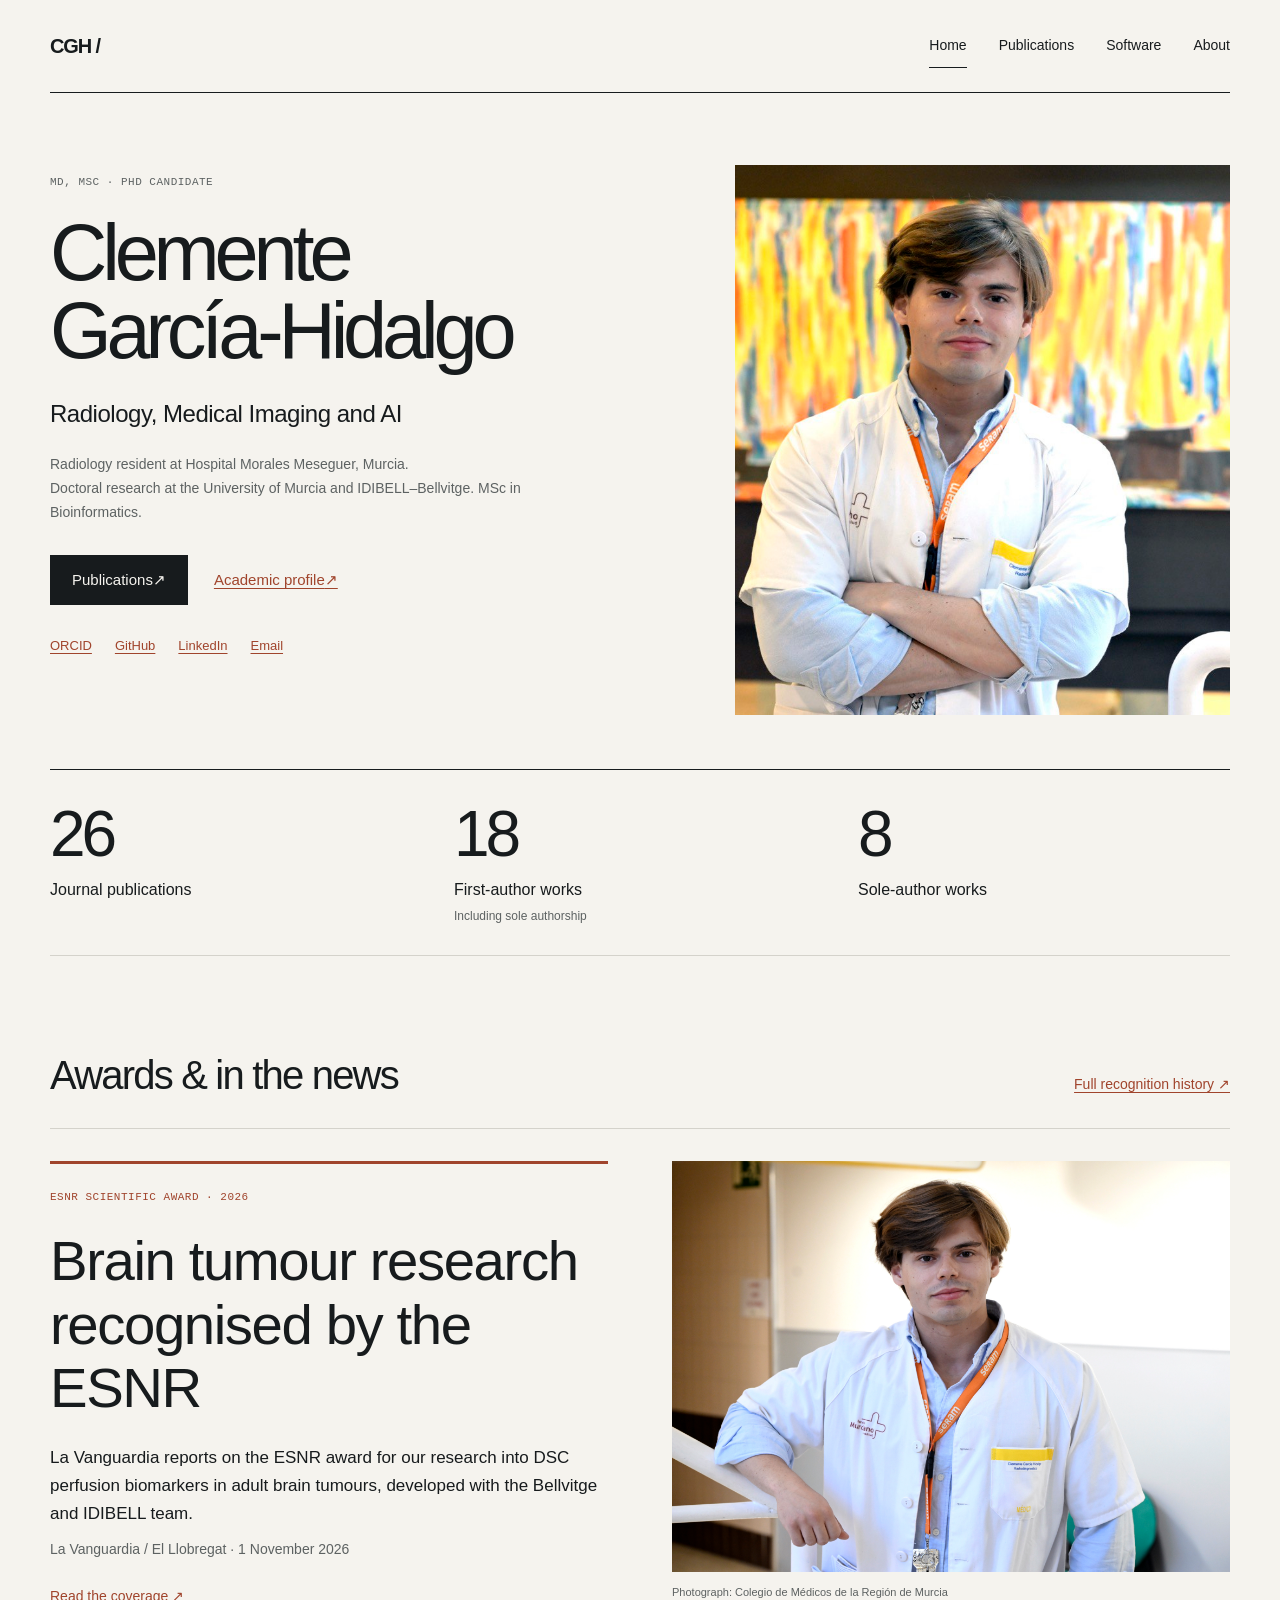
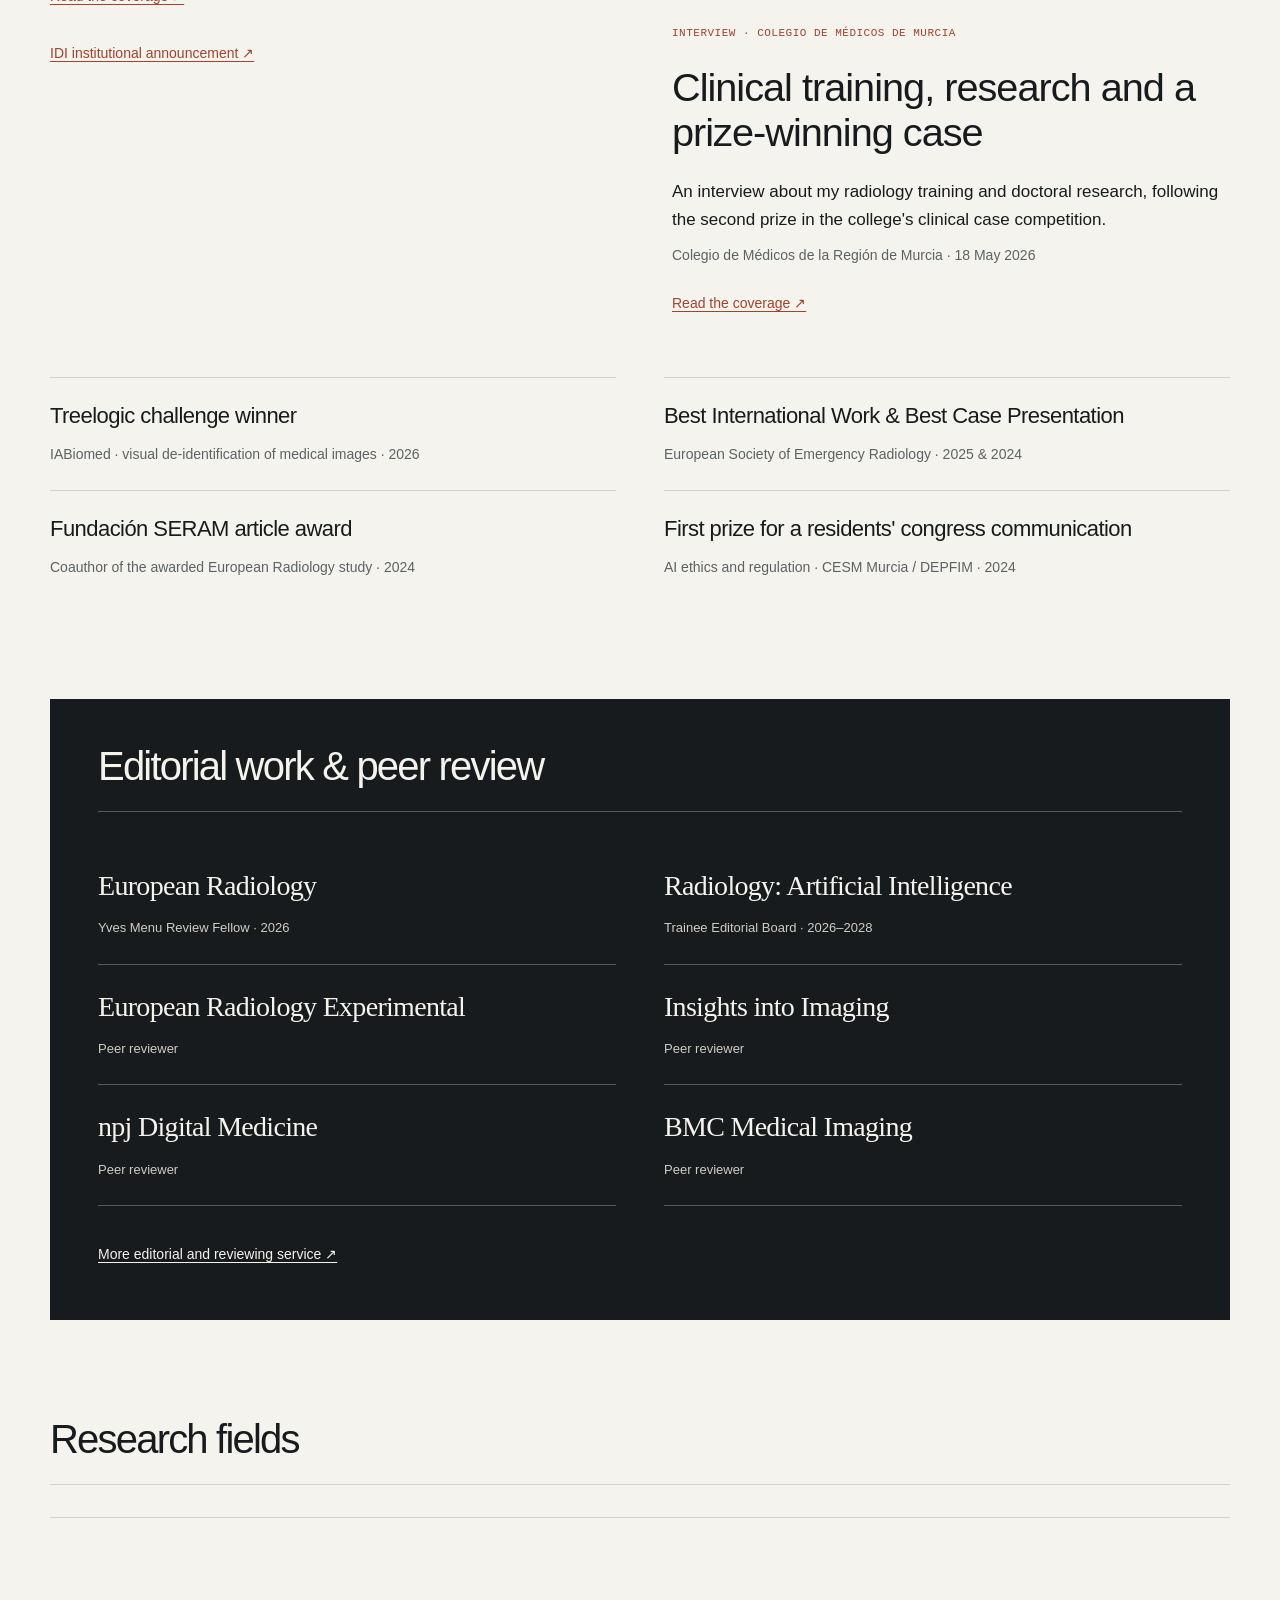
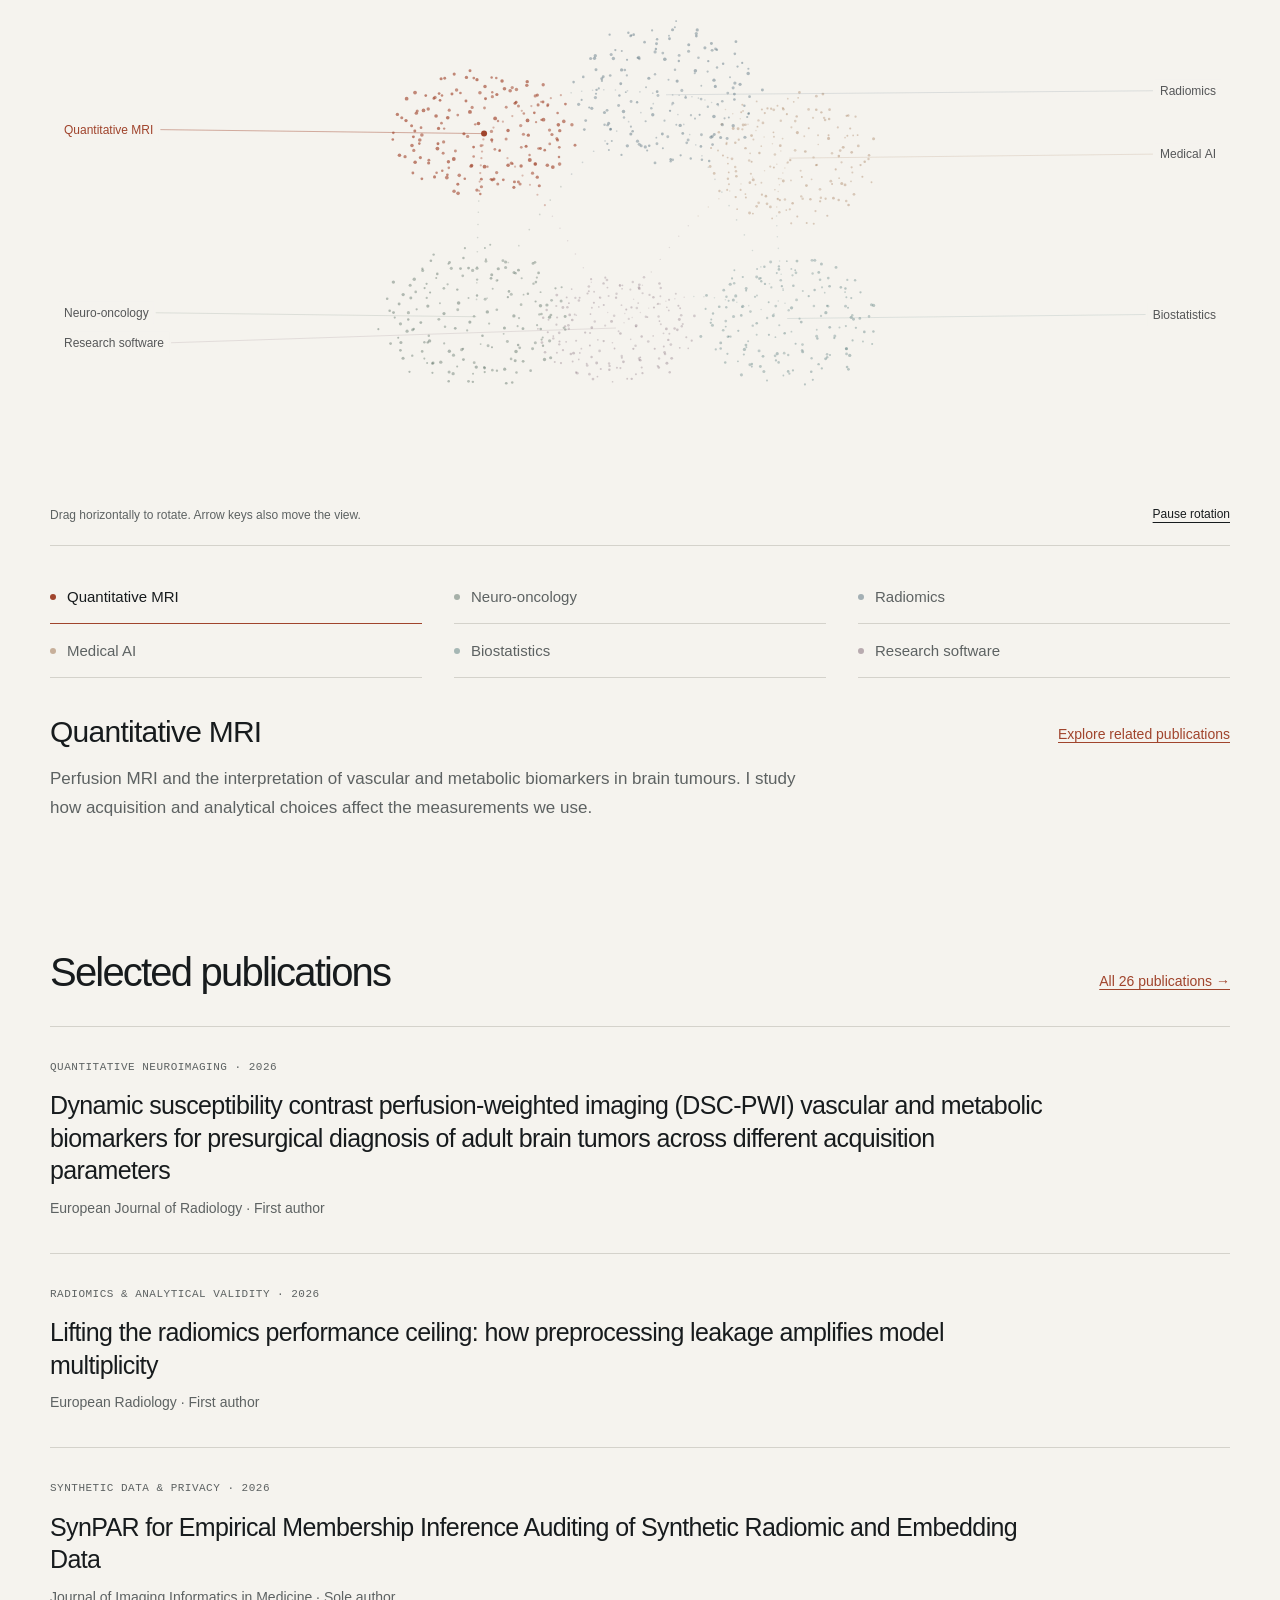
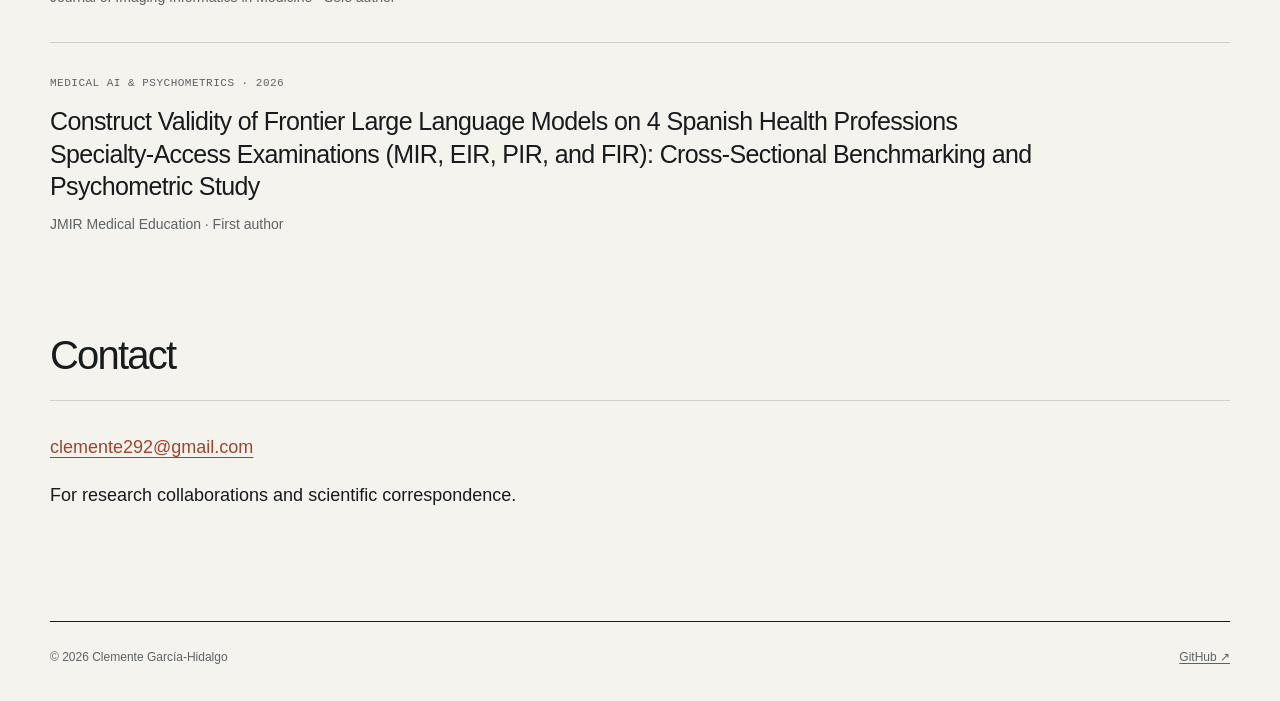
==== commit 14d6c676: "Highlight awards and editorial work with interactive research map" ====
--- a/index.html
+++ b/index.html
@@ -3,17 +3,17 @@
 <head>
   <meta charset="utf-8">
   <meta name="viewport" content="width=device-width, initial-scale=1">
-  <meta name="description" content="Clemente García-Hidalgo, MD, MSc. Physician and researcher in neuroimaging, machine learning and biostatistics. 26 journal publications; 18 first-author works.">
-  <title>Neuroimaging &amp; medical AI · Clemente García-Hidalgo</title>
+  <meta name="description" content="Clemente García-Hidalgo, MD, MSc. Radiology, medical imaging and AI. 26 journal publications; 18 first-author works.">
+  <title>Radiology, Medical Imaging and AI · Clemente García-Hidalgo</title>
   <link rel="canonical" href="https://torkitor.github.io/">
-  <meta property="og:title" content="Neuroimaging &amp; medical AI · Clemente García-Hidalgo">
-  <meta property="og:description" content="Clemente García-Hidalgo, MD, MSc. Physician and researcher in neuroimaging, machine learning and biostatistics. 26 journal publications; 18 first-author works.">
+  <meta property="og:title" content="Radiology, Medical Imaging and AI · Clemente García-Hidalgo">
+  <meta property="og:description" content="Clemente García-Hidalgo, MD, MSc. Radiology, medical imaging and AI. 26 journal publications; 18 first-author works.">
   <meta property="og:type" content="website">
   <meta property="og:url" content="https://torkitor.github.io/">
-  <meta property="og:image" content="https://torkitor.github.io/assets/portrait.jpg?v=20261112-r2">
+  <meta property="og:image" content="https://torkitor.github.io/assets/portrait.jpg?v=20261112-r3">
   <link rel="icon" href="assets/favicon.svg" type="image/svg+xml">
-  <link rel="stylesheet" href="assets/style.css?v=20261112-r2">
-
+  <link rel="stylesheet" href="assets/style.css?v=20261112-r3">
+<link rel="stylesheet" href="assets/knowledge-cloud.css?v=20261112-r3"><script src="assets/knowledge-cloud.js?v=20261112-r3" defer></script>
 </head>
 <body>
   <a class="skip-link" href="#main">Skip to content</a>
@@ -24,28 +24,25 @@
         <div class="hero-copy">
           <p class="eyebrow">MD, MSc · PhD candidate</p>
           <h1>Clemente<br>García-Hidalgo</h1>
-          <p class="subtitle">Physician &amp; bioinformatician.</p>
-          <p class="lead">I work on quantitative MRI of brain tumours and the methods used to evaluate medical AI.</p>
-          <p class="affiliation">Radiology resident at Hospital Morales Meseguer, Murcia.<br>Doctoral research at the University of Murcia and IDIBELL–Bellvitge. MSc in Bioinformatics, UNIR.</p>
+          <p class="subtitle">Radiology, Medical Imaging and AI</p>
+          <p class="affiliation">Radiology resident at Hospital Morales Meseguer, Murcia.<br>Doctoral research at the University of Murcia and IDIBELL–Bellvitge. MSc in Bioinformatics.</p>
           <div class="hero-actions"><a class="button" href="publications/">Publications <span aria-hidden="true">↗</span></a><a href="about/">Academic profile <span aria-hidden="true">↗</span></a></div>
           <div class="links-row" aria-label="Professional profiles and contact"><a href="https://orcid.org/0009-0001-6672-2714">ORCID</a><a href="https://github.com/torkitor">GitHub</a><a href="https://www.linkedin.com/in/clementegarciahidalgo/">LinkedIn</a><a href="mailto:clemente292@gmail.com">Email</a></div>
         </div>
-        <figure><img class="portrait" src="assets/portrait.jpg?v=20261112-r2" width="1280" height="853" fetchpriority="high" alt="Clemente García-Hidalgo"><figcaption>Murcia / Barcelona, Spain</figcaption></figure>
+        <figure><img class="portrait" src="assets/portrait.jpg?v=20261112-r3" width="1280" height="853" fetchpriority="high" alt="Clemente García-Hidalgo"></figure>
       </div>
-      <div class="metrics" aria-label="Publication record"><div class="metric" data-metric="publications"><strong>26</strong><span>Journal publications</span><small>2023–2026</small></div><div class="metric" data-metric="recent"><strong>22</strong><span>Published in 2026</span><small>Through 12 November</small></div><div class="metric" data-metric="first"><strong>18</strong><span>First-author works</span><small>Including sole authorship</small></div><div class="metric" data-metric="sole"><strong>8</strong><span>Sole-author works</span><small></small></div></div>
-      <p class="metrics-note">Journal publications through 12 November 2026, including letters and perspectives. <a href="publications/#record-note">Counting method</a></p>
+
+      <div class="metrics" aria-label="Publication record"><div class="metric" data-metric="publications"><strong>26</strong><span>Journal publications</span><small></small></div><div class="metric" data-metric="first"><strong>18</strong><span>First-author works</span><small>Including sole authorship</small></div><div class="metric" data-metric="sole"><strong>8</strong><span>Sole-author works</span><small></small></div></div>
+      <section id="awards-news" aria-labelledby="awards-news-heading"><div class="section-heading"><h2 id="awards-news-heading">Awards &amp; in the news</h2><a href="about/#recognition">Full recognition history ↗</a></div><div class="press-grid"><article class="press-feature"><p class="eyebrow">ESNR Scientific Award · 2026</p><h3><a href="https://www.lavanguardia.com/elllobregat/sociedad/20261101/11673413/investigacion-dirigida-bellvitge-recibe-premio-europeo-nuevos-biomarcadores-tumores-cerebrales.html">Brain tumour research recognised by the ESNR</a></h3><p>La Vanguardia reports on the ESNR award for our research into DSC perfusion biomarkers in adult brain tumours, developed with the Bellvitge and IDIBELL team.</p><p class="meta">La Vanguardia / El Llobregat · 1 November 2026</p><div class="press-links"><a class="text-link" href="https://www.lavanguardia.com/elllobregat/sociedad/20261101/11673413/investigacion-dirigida-bellvitge-recibe-premio-europeo-nuevos-biomarcadores-tumores-cerebrales.html">Read the coverage ↗</a><a class="text-link" href="https://idi.gencat.cat/ca/actualitat/2026/esnr-premia-recerca-tumors-cerebrals">IDI institutional announcement ↗</a></div></article><article class="press-feature"><figure><img src="assets/news/commurcia-interview.jpg" width="4134" height="3031" loading="lazy" alt="Clemente García-Hidalgo in the interview published by the Colegio de Médicos de Murcia"><figcaption>Photograph: Colegio de Médicos de la Región de Murcia</figcaption></figure><p class="eyebrow">Interview · Colegio de Médicos de Murcia</p><h3><a href="https://commurcia.es/noticia?id=2235">Clinical training, research and a prize-winning case</a></h3><p>An interview about my radiology training and doctoral research, following the second prize in the college&#x27;s clinical case competition.</p><p class="meta">Colegio de Médicos de la Región de Murcia · 18 May 2026</p><div class="press-links"><a class="text-link" href="https://commurcia.es/noticia?id=2235">Read the coverage ↗</a></div></article></div><ul class="award-list"><li><h3><a href="https://iabiomed.org/hackathon-2026/">Treelogic challenge winner</a></h3><p>IABiomed · visual de-identification of medical images · 2026</p></li><li><h3><a href="https://www.linkedin.com/in/clementegarciahidalgo/details/honors/">Best International Work &amp; Best Case Presentation</a></h3><p>European Society of Emergency Radiology · 2025 &amp; 2024</p></li><li><h3><a href="https://seram.es/premios/">Fundación SERAM article award</a></h3><p>Coauthor of the awarded European Radiology study · 2024</p></li><li><h3><a href="https://medicosdemurcia.com/noticia.asp?id=1892">First prize for a residents&#x27; congress communication</a></h3><p>AI ethics and regulation · CESM Murcia / DEPFIM · 2024</p></li></ul></section>
+      <section class="editorial-feature" id="peer-review" aria-labelledby="peer-review-heading"><h2 id="peer-review-heading">Editorial work &amp; peer review</h2><div class="journal-grid"><article data-review-journal="European Radiology"><h3><a href="https://journals.myesr.org/eur-radiol/news/new-year-new-fellows-welcome-the-recipients-of-yves-menu-review-fellowships-2026/">European Radiology</a></h3><p class="journal-role">Yves Menu Review Fellow · 2026</p></article><article data-review-journal="Radiology: Artificial Intelligence"><h3><a href="https://radiologyai.substack.com/p/welcome-to-our-newest-trainee-editorial">Radiology: Artificial Intelligence</a></h3><p class="journal-role">Trainee Editorial Board · 2026–2028</p></article><article data-review-journal="European Radiology Experimental"><h3><a href="https://link.springer.com/journal/41747">European Radiology Experimental</a></h3><p class="journal-role">Peer reviewer</p></article><article data-review-journal="Insights into Imaging"><h3><a href="https://link.springer.com/journal/13244">Insights into Imaging</a></h3><p class="journal-role">Peer reviewer</p></article><article data-review-journal="npj Digital Medicine"><h3><a href="https://www.nature.com/npjdigitalmed/">npj Digital Medicine</a></h3><p class="journal-role">Peer reviewer</p></article><article data-review-journal="BMC Medical Imaging"><h3><a href="https://link.springer.com/journal/12880">BMC Medical Imaging</a></h3><p class="journal-role">Peer reviewer</p></article></div><a class="text-link" href="about/#peer-review">More editorial and reviewing service ↗</a></section>
+      <section id="knowledge-map" aria-labelledby="knowledge-heading">
+        <div class="section-heading"><h2 id="knowledge-heading">Research fields</h2></div>
+        <div class="knowledge-stage" hidden><canvas id="knowledge-canvas" tabindex="0" role="img" aria-label="Interactive three-dimensional map of six research fields" aria-describedby="knowledge-help"></canvas><div class="knowledge-toolbar"><p id="knowledge-help">Drag horizontally to rotate. Arrow keys also move the view.</p><button id="knowledge-pause" type="button">Pause rotation</button></div></div>
+        <div class="knowledge-fields" role="group" aria-label="Choose a research field" hidden><button type="button" data-field="mri">Quantitative MRI</button><button type="button" data-field="oncology">Neuro-oncology</button><button type="button" data-field="radiomics">Radiomics</button><button type="button" data-field="ai">Medical AI</button><button type="button" data-field="statistics">Biostatistics</button><button type="button" data-field="software">Research software</button></div>
+        <div class="knowledge-selection" hidden><div id="knowledge-detail" aria-live="polite" aria-atomic="true"><h3>Quantitative MRI</h3><p>Perfusion imaging and the interpretation of vascular and metabolic biomarkers in brain tumours.</p></div><a id="knowledge-link" href="publications/?topic=Neuroimaging">Explore related publications</a></div>
+        <div class="knowledge-fallback"><p>My work connects quantitative MRI and neuro-oncology with radiomics, medical AI, biostatistics and research software.</p><div class="links-row"><a href="publications/?topic=Neuroimaging">MRI &amp; neuro-oncology</a><a href="publications/?topic=Radiomics%20%26%20methods">Radiomics &amp; biostatistics</a><a href="publications/?topic=Medical%20AI">Medical AI</a><a href="software/">Research software</a></div></div>
+      </section>
       <section aria-labelledby="selected-heading"><div class="section-heading"><h2 id="selected-heading">Selected publications</h2><a href="publications/">All 26 publications →</a></div><article class="entry"><p class="eyebrow">Quantitative neuroimaging · 2026</p><h3><a href="https://doi.org/10.1016/j.ejrad.2026.113218">Dynamic susceptibility contrast perfusion-weighted imaging (DSC-PWI) vascular and metabolic biomarkers for presurgical diagnosis of adult brain tumors across different acquisition parameters</a></h3><p class="meta">European Journal of Radiology · First author</p></article><article class="entry"><p class="eyebrow">Radiomics &amp; analytical validity · 2026</p><h3><a href="https://doi.org/10.1007/s00330-026-12932-7">Lifting the radiomics performance ceiling: how preprocessing leakage amplifies model multiplicity</a></h3><p class="meta">European Radiology · First author</p></article><article class="entry"><p class="eyebrow">Synthetic data &amp; privacy · 2026</p><h3><a href="https://doi.org/10.1007/s10278-026-02421-0">SynPAR for Empirical Membership Inference Auditing of Synthetic Radiomic and Embedding Data</a></h3><p class="meta">Journal of Imaging Informatics in Medicine · Sole author</p></article><article class="entry"><p class="eyebrow">Medical AI &amp; psychometrics · 2026</p><h3><a href="https://doi.org/10.2196/106199">Construct Validity of Frontier Large Language Models on 4 Spanish Health Professions Specialty-Access Examinations (MIR, EIR, PIR, and FIR): Cross-Sectional Benchmarking and Psychometric Study</a></h3><p class="meta">JMIR Medical Education · First author</p></article></section>
-      <section class="review-feature" id="peer-review" aria-labelledby="review-heading">
-        <div class="review-number"><strong data-review-total>127</strong><small>manuscript reviews</small></div>
-        <div class="review-copy"><h2 id="review-heading">Peer review</h2><p>Recorded across <span data-review-journals>29</span> Springer Nature journals, including <em>BMC Medical Imaging</em>, <em>Scientific Reports</em> and <em>npj Digital Medicine</em>.</p><p>I also review for JMIR, Insights into Imaging and European Radiology Experimental.</p><a class="text-link" href="about/#peer-review">View the journal record ↗</a><p class="source-note">Springer Nature reviewer record · updates through 9 November 2026. The three additional journals are outside this count.</p></div>
-      </section>
-      <section aria-labelledby="research-heading"><h2 id="research-heading">Research</h2><div class="research-list">
-        <article><p class="research-topic-label">Neuroimaging</p><div><h3>Brain tumour imaging</h3><p>DSC perfusion MRI, vascular and metabolic measurements, and exploratory radiogenomics. My doctoral work examines imaging biomarkers in gliomas and other adult brain tumours.</p></div></article>
-        <article><p class="research-topic-label">Methods</p><div><h3>How analysis changes the evidence</h3><p>Analytical leakage, feature selection, model multiplicity, synthetic data and foundation-model representations. I study how these choices affect reported performance and biological interpretation.</p></div></article>
-        <article><p class="research-topic-label">Software &amp; education</p><div><h3>Tools, reporting and assessment</h3><p>Image-processing checks, radiograph de-identification, clinical software verification and the evaluation of language models in medical examinations.</p><a class="text-link" href="software/">Public software ↗</a></div></article>
-      </div></section>
-      <div class="recognition-strip" aria-label="Selected recognition"><article><strong><a href="https://idi.gencat.cat/ca/actualitat/2026/esnr-premia-recerca-tumors-cerebrals">ESNR Scientific Award</a></strong><span>European Society of Neuroradiology · 2026</span></article><article><strong><a href="https://journals.myesr.org/eur-radiol/news/new-year-new-fellows-welcome-the-recipients-of-yves-menu-review-fellowships-2026/">Yves Menu Review Fellow</a></strong><span>European Radiology · 2026</span></article><article><strong><a href="https://radiologyai.substack.com/p/welcome-to-our-newest-trainee-editorial">Trainee Editorial Board</a></strong><span>Radiology: Artificial Intelligence · 2026–2028</span></article></div>
-      <section aria-labelledby="news-heading"><h2 id="news-heading">Recent highlights</h2><ul class="news"><li><time datetime="2026-10">Oct 2026</time><span>IDI highlights our <a href="https://idi.gencat.cat/ca/actualitat/2026/esnr-premia-recerca-tumors-cerebrals">ESNR Scientific Award 2026</a> for work on DSC perfusion biomarkers in adult brain tumours.</span></li><li><time datetime="2026-10-29">29 Oct 2026</time><span>New in <a href="https://mededu.jmir.org/2026/1/e106199">JMIR Medical Education</a>: construct validity of frontier language models across four Spanish health professions examinations.</span></li><li><time datetime="2026">2026</time><span>Winner of the <a href="https://iabiomed.org/hackathon-2026/">IABiomed Treelogic challenge</a> on visual de-identification of medical images. <a href="software/">Explore DeID-Rx →</a></span></li><li><time datetime="2026-01">Jan 2026</time><span>Began serving as <a href="https://cbseram.com/2026/01/30/editorial-enero-2026/">General Coordinator of Club Bibliográfico SERAM</a>.</span></li></ul></section>
       <section class="contact" aria-labelledby="contact-heading"><h2 id="contact-heading">Contact</h2><p><a href="mailto:clemente292@gmail.com">clemente292@gmail.com</a></p><p>For research collaborations and scientific correspondence.</p></section>
     </main>
     <footer class="site-footer"><span>© 2026 Clemente García-Hidalgo</span><a href="https://github.com/torkitor">GitHub ↗</a></footer>
--- a/assets/style.css
+++ b/assets/style.css
@@ -56,28 +56,17 @@
 .links-row a { display: inline-flex; align-items: center; gap: 5px; min-height: 44px; }
 .hero-actions .links-row { margin: 0; }
 .hero > .links-row { grid-column: 1 / -1; }
-.metrics { display: grid; grid-template-columns: repeat(4, minmax(0, 1fr)); gap: 32px; margin-top: 72px; padding: 32px 0 30px; border-top: 1px solid var(--ink); border-bottom: 1px solid var(--rule); }
+.metrics { display: grid; grid-template-columns: repeat(3, minmax(0, 1fr)); gap: 32px; margin-top: 54px; padding: 32px 0 30px; border-top: 1px solid var(--ink); border-bottom: 1px solid var(--rule); }
 .metric { min-width: 0; }
 .metric strong { display: block; font-size: 64px; font-weight: 400; line-height: 1; letter-spacing: -.065em; font-variant-numeric: tabular-nums; }
 .metric span { display: block; margin-top: 13px; font-size: 16px; line-height: 1.4; }
 .metric small { display: block; margin-top: 5px; color: var(--muted); font-size: 12px; line-height: 1.5; }
-.metrics-note { max-width: 850px; margin-top: 14px; color: var(--muted); font-size: 12px; line-height: 1.65; }
 .research-list { margin: 0; padding: 0; list-style: none; }
 .research-list > * { display: grid; grid-template-columns: minmax(150px, .35fr) minmax(0, 1fr); gap: 48px; padding: 30px 0; border-bottom: 1px solid var(--rule); }
 .research-list > :first-child { padding-top: 0; }
 .research-topic-label { padding-top: 5px; color: var(--muted); font-size: 14px; line-height: 1.6; }
 .research-list h3 { max-width: 720px; font-size: 27px; }
 .research-list h3 + p { max-width: 720px; margin-top: 13px; color: var(--muted); font-size: 17px; }
-.review-feature { display: grid; grid-template-columns: minmax(0, .45fr) minmax(0, 1fr); align-items: start; gap: 64px; padding: 52px 48px; background: var(--ink); color: var(--paper); }
-.review-number { font-size: clamp(96px, 10vw, 140px); font-weight: 400; line-height: .9; letter-spacing: -.07em; font-variant-numeric: tabular-nums; }
-.review-number strong { display: block; font-size: inherit; font-weight: inherit; }
-.review-number small { display: block; margin-top: 20px; font-size: 15px; line-height: 1.5; letter-spacing: 0; }
-.review-copy { min-width: 0; }
-.review-copy h2 { margin-bottom: 24px; padding-bottom: 0; border: 0; color: inherit; font-size: 40px; }
-.review-copy p { max-width: 650px; font-size: 18px; }
-.review-feature a { color: var(--paper); }
-.review-feature .source-note { color: #cbc9c2; font-size: 12px; }
-.review-feature .eyebrow { color: #cbc9c2; }
 .section-heading { display: flex; align-items: baseline; justify-content: space-between; flex-wrap: wrap; gap: 12px 24px; margin-bottom: 32px; padding-bottom: 22px; border-bottom: 1px solid var(--rule); }
 .section-heading h2 { margin: 0; padding: 0; border: 0; }
 .section-heading > a { display: inline-flex; align-items: center; min-height: 44px; font-size: 14px; }
@@ -162,17 +151,35 @@
 .archive-list { margin: 14px 0 24px; padding-left: 22px; }
 .archive-list li { padding: 7px 0 7px 3px; font-size: 15px; }
 .source-note { max-width: 900px; margin-top: 24px; color: var(--muted); font-size: 12px; line-height: 1.75; }
-.review-summary { display: flex; align-items: baseline; flex-wrap: wrap; gap: 12px 26px; margin: 30px 0; font-size: 21px; line-height: 1.4; }
-.review-summary strong { font-size: 90px; font-weight: 400; line-height: 1; letter-spacing: -.065em; font-variant-numeric: tabular-nums; }
-.review-table-wrap { width: 100%; margin: 20px 0; overflow-x: auto; }
-.review-table { width: 100%; border-collapse: collapse; font-size: 15px; line-height: 1.5; text-align: left; }
-.review-table th, .review-table td { padding: 15px 16px 15px 0; border-bottom: 1px solid var(--rule); vertical-align: top; }
-.review-table th { font-weight: 500; }
-.review-table th:first-child { width: 60%; }
-.review-table th:nth-child(2), .review-table td:nth-child(2) { width: 16%; text-align: right; font-variant-numeric: tabular-nums; }
-.review-table th:last-child, .review-table td:last-child { padding-right: 0; text-align: right; }
-.review-table td:last-child { color: var(--muted); font-size: 12px; }
-.review-table tfoot { font-weight: 600; }
+.press-grid { display: grid; grid-template-columns: 1fr 1fr; gap: 64px; }
+.press-feature { min-width: 0; }
+.press-feature figure { margin-bottom: 25px; }
+.press-feature img { width: 100%; height: auto; aspect-ratio: 1.36; object-fit: cover; }
+.press-feature figcaption { font-size: 11px; }
+.press-feature .eyebrow { color: var(--accent); }
+.press-feature h3 { margin-bottom: 24px; font-size: clamp(28px, 3.1vw, 42px); line-height: 1.13; }
+.press-feature:first-child { padding-top: 25px; border-top: 3px solid var(--accent); }
+.press-feature:first-child h3 { font-size: clamp(38px, 4.4vw, 60px); }
+.press-feature p { max-width: 580px; }
+.press-links { display: flex; flex-direction: column; align-items: flex-start; }
+.award-list { display: grid; grid-template-columns: 1fr 1fr; gap: 0 48px; list-style: none; margin: 52px 0 0; padding: 0; }
+.award-list li { border-top: 1px solid var(--rule); padding: 24px 0; }
+.award-list h3 { font-size: 22px; }
+.award-list p { margin-top: 12px; color: var(--muted); font-size: 14px; }
+.editorial-feature { padding: 44px 48px; background: var(--ink); color: var(--paper); }
+.editorial-feature h2 { border-color: #555b5d; }
+.editorial-feature a { color: var(--paper); }
+.editorial-feature a:focus-visible { outline-color: var(--paper); }
+.journal-grid { display: grid; grid-template-columns: 1fr 1fr; gap: 0 48px; }
+.journal-grid article { padding: 25px 0; border-bottom: 1px solid var(--rule); }
+.journal-grid h3 { font-family: Georgia, serif; font-size: 28px; font-weight: 400; line-height: 1.23; letter-spacing: -.025em; }
+.journal-role { margin-top: 14px; color: var(--muted); font-size: 13px; }
+.editorial-feature .journal-role { color: #cfccc5; }
+.editorial-feature .journal-grid article { border-color: #555b5d; }
+.editorial-feature .text-link { margin-top: 26px; }
+.editorial-feature a:hover { color: #e9b5a1; }
+.journal-list { columns: 2; column-gap: 38px; margin: 24px 0; padding-left: 22px; }
+.journal-list li { break-inside: avoid; margin-bottom: 12px; font-size: 14px; }
 .site-footer { display: flex; align-items: baseline; justify-content: space-between; flex-wrap: wrap; gap: 12px 24px; margin-top: 110px; padding: 26px 0 34px; border-top: 1px solid var(--ink); color: var(--muted); font-size: 12px; line-height: 1.6; }
 .site-footer a { color: inherit; }
 
@@ -181,7 +188,6 @@
   h3 a:hover { color: var(--accent); text-decoration: underline; }
   .site-header nav a:hover { border-bottom-color: var(--ink); }
   .button:hover { background: var(--accent); border-color: var(--accent); color: var(--paper); }
-  .review-feature a:hover { color: #d6b7a8; }
   summary:hover { color: var(--accent); }
 }
 
@@ -193,15 +199,16 @@
   .hero .subtitle { font-size: 22px; }
   .hero .lead { font-size: 18px; }
   .portrait { height: 510px; }
-  .review-feature { gap: 40px; padding: 42px 34px; }
-  .review-copy h2 { font-size: 34px; }
-  .review-number { font-size: 112px; }
   .research-list > * { gap: 32px; }
   .role-list, .recognition-grid { column-gap: 32px; }
   .publication h3 { font-size: 22px; }
 }
 
 @media (max-width: 760px) {
+  .press-grid { gap: 32px; }
+  .editorial-feature { padding: 30px 26px; }
+  .journal-grid { gap: 0 28px; }
+  .journal-grid h3 { font-size: 25px; }
   .page { width: calc(100% - 40px); }
   body { font-size: 16px; }
   main { padding-top: 40px; }
@@ -231,11 +238,6 @@
   .research-topic-label { padding: 0; font-size: 13px; }
   .research-list h3 { font-size: 25px; }
   .research-list h3 + p { font-size: 16px; }
-  .review-feature { grid-template-columns: minmax(0, .4fr) minmax(0, 1fr); gap: 30px; padding: 32px 26px; }
-  .review-number { font-size: 86px; }
-  .review-number small { margin-top: 14px; font-size: 13px; }
-  .review-copy h2 { font-size: 30px; }
-  .review-copy p { font-size: 16px; }
   .section-heading { margin-bottom: 26px; padding-bottom: 18px; gap: 6px 20px; }
   .entry h3 { font-size: 23px; }
   .project h3 { font-size: 32px; }
@@ -258,26 +260,21 @@
   .recognition-grid { gap: 30px 24px; }
   .recognition-grid h3 { font-size: 22px; }
   .recognition-grid p { font-size: 15px; }
-  .review-summary { gap: 12px 22px; font-size: 19px; }
-  .review-summary strong { font-size: 76px; }
-  .review-table { font-size: 14px; }
-  .review-table th, .review-table td { padding-right: 12px; }
-  .review-table th:first-child { width: 52%; }
   .site-footer { margin-top: 76px; }
 }
 
 @media (max-width: 480px) {
+  .press-grid, .award-list, .journal-grid { grid-template-columns: 1fr; }
+  .press-feature:first-child h3 { font-size: 40px; }
+  .journal-list { columns: 1; }
   .site-header { flex-direction: column; align-items: flex-start; gap: 12px; padding: 21px 0 12px; }
   .site-header nav { justify-content: space-between; width: 100%; gap: 8px; }
   .site-header nav a { font-size: 13px; }
   .hero h1 { font-size: clamp(43px, 10.5vw, 54px); }
   .hero .subtitle { font-size: 21px; }
-  .metrics { grid-template-columns: repeat(2, minmax(0, 1fr)); gap: 28px 24px; }
-  .metric strong { font-size: 56px; }
-  .review-feature { grid-template-columns: 1fr; gap: 30px; padding: 30px 24px; }
-  .review-number { font-size: 105px; }
-  .review-number small { font-size: 14px; }
-  .review-copy h2 { margin-bottom: 18px; font-size: 30px; }
+  .metrics { gap: 18px; }
+  .metric strong { font-size: 44px; }
+  .metric span { font-size: 13px; }
   .news li { grid-template-columns: 1fr; gap: 8px; font-size: 15px; }
   .news time { padding-top: 0; }
   .publication-heading { align-items: flex-end; gap: 16px; }
@@ -295,11 +292,6 @@
   .venue { font-size: 13px; }
   .badge { padding-left: 11px; font-size: 11px; }
   .recognition-grid { grid-template-columns: 1fr; }
-  .review-table { font-size: 12px; }
-  .review-table th, .review-table td { padding-right: 9px; }
-  .review-table th:first-child { width: 47%; }
-  .review-table td:last-child { font-size: 11px; }
-  .review-table th { overflow-wrap: anywhere; }
   .links-row { gap: 0 20px; }
 }
 
@@ -315,6 +307,8 @@
 }
 
 @media print {
+  .editorial-feature { color: black; background: none; padding: 0; }
+  .editorial-feature a, .editorial-feature .journal-role { color: black; }
   body { background: white; color: black; font-size: 10.5pt; line-height: 1.5; }
   .page { width: 100%; min-height: 0; }
   main { padding-top: 0; }
@@ -326,26 +320,19 @@
   h2, h3, summary { break-after: avoid; }
   .hero { grid-template-columns: minmax(0, 1fr) 160px; gap: 28px; }
   .hero .portrait { width: 160px; height: 200px; }
-  .hero .lead, .lead, .review-copy p { font-size: 11pt; }
+  .hero .lead, .lead { font-size: 11pt; }
   .subtitle, .hero .subtitle { font-size: 15pt; }
-  .metrics { grid-template-columns: repeat(4, 1fr); margin-top: 26px; padding: 20px 0; }
+  .metrics { grid-template-columns: repeat(3, 1fr); margin-top: 26px; padding: 20px 0; }
   .metric strong { font-size: 32pt; }
   .metric span { font-size: 10pt; }
   .metric small { font-size: 8pt; }
-  .entry, .publication, .timeline-item, .recognition-grid > *, .review-feature { break-inside: avoid; }
+  .entry, .publication, .timeline-item, .recognition-grid > * { break-inside: avoid; }
   .entry h3, .publication h3, .timeline-item h3, .role-list h3, .recognition-grid h3 { font-size: 13pt; }
   .publication { padding: 20px 0; }
   .publication-total .total-mark { font-size: 56pt; }
   .authors, .meta, .timeline-item p, .role-list p, .recognition-grid p, .archive-list li { font-size: 9pt; }
   .links-row, .source-note { font-size: 8pt; }
   a { color: inherit; text-decoration: none; }
-  .review-feature { grid-template-columns: 150px minmax(0, 1fr); gap: 28px; padding: 24px 0; border-block: 1px solid var(--rule); background: none; color: black; }
-  .review-feature a, .review-feature .source-note { color: black; }
-  .review-number { font-size: 64pt; }
-  .review-copy h2 { font-size: 22pt; }
-  .review-table-wrap { overflow: visible; }
-  .review-table { font-size: 9pt; }
-  .review-table tr { break-inside: avoid; }
   .role-list { grid-template-columns: 1fr 1fr; }
   details.archive { break-inside: auto; }
 }
--- a/assets/knowledge-cloud.css
+++ b/assets/knowledge-cloud.css
@@ -0,0 +1,52 @@
+.knowledge-stage { margin-top: 30px; border-top: 1px solid var(--rule); border-bottom: 1px solid var(--rule); }
+#knowledge-canvas { display: block; width: 100%; height: clamp(370px, 46vw, 570px); background: transparent; cursor: grab; touch-action: pan-y pinch-zoom; }
+#knowledge-canvas.is-dragging { cursor: grabbing !important; }
+.knowledge-toolbar { display: flex; align-items: center; justify-content: space-between; gap: 12px 24px; padding: 5px 0 8px; }
+.knowledge-toolbar p { max-width: 520px; color: var(--muted); font-size: 12px; line-height: 1.6; }
+#knowledge-pause { flex-shrink: 0; min-height: 44px; padding: 8px 0 8px 16px; border: 0; border-radius: 0; background: none; color: var(--ink); font-size: 12px; text-decoration: underline; text-underline-offset: 4px; }
+.knowledge-fields { display: grid; grid-template-columns: repeat(3, minmax(0, 1fr)); gap: 0 32px; margin-top: 24px; }
+.knowledge-fields button { display: flex; align-items: center; gap: 11px; min-height: 54px; padding: 14px 0; border: 0; border-bottom: 1px solid var(--rule); border-radius: 0; background: none; color: var(--muted); font-size: 15px; line-height: 1.4; text-align: left; }
+.knowledge-fields button::before { content: ''; flex: 0 0 6px; width: 6px; height: 6px; border-radius: 50%; background: var(--field-color, var(--accent)); opacity: .5; }
+.knowledge-fields button[aria-pressed="true"] { border-bottom-color: var(--field-color, var(--accent)); color: var(--ink); }
+.knowledge-fields button[aria-pressed="true"]::before { opacity: 1; }
+.knowledge-selection { display: grid; grid-template-columns: minmax(0, 1fr) auto; align-items: start; gap: 32px 64px; min-height: 175px; padding-top: 34px; }
+#knowledge-detail h3 { font-size: 30px; }
+#knowledge-detail p { max-width: 780px; margin-top: 14px; color: var(--muted); font-size: 17px; line-height: 1.7; }
+#knowledge-link { display: inline-flex; align-items: center; min-height: 44px; font-size: 14px; }
+.knowledge-fallback { margin-top: 25px; }
+.knowledge-fallback > p { max-width: 780px; }
+
+@media (hover: hover) and (pointer: fine) {
+  .knowledge-fields button:hover { color: var(--ink); border-bottom-color: var(--ink); }
+  #knowledge-pause:hover { color: var(--accent); }
+}
+
+@media (max-width: 760px) {
+  #knowledge-canvas { height: 400px; }
+  .knowledge-fields { column-gap: 22px; }
+  .knowledge-fields button { font-size: 14px; }
+  .knowledge-selection { grid-template-columns: 1fr; gap: 12px; min-height: 240px; padding-top: 28px; }
+  #knowledge-detail h3 { font-size: 26px; }
+  #knowledge-detail p { font-size: 16px; }
+  #knowledge-link { justify-self: start; }
+}
+
+@media (max-width: 480px) {
+  #knowledge-canvas { height: 360px; }
+  .knowledge-toolbar { gap: 12px; }
+  .knowledge-toolbar p { max-width: 190px; font-size: 11px; }
+  #knowledge-pause { padding-left: 4px; font-size: 11px; }
+  .knowledge-fields { grid-template-columns: repeat(2, minmax(0, 1fr)); column-gap: 22px; }
+  .knowledge-fields button { min-height: 58px; gap: 8px; font-size: 14px; }
+  .knowledge-selection { min-height: 275px; }
+}
+
+@media (prefers-reduced-motion: reduce) {
+  #knowledge-map *, #knowledge-map *::before { animation: none !important; transition: none !important; }
+}
+
+@media print {
+  .knowledge-stage, .knowledge-fields, .knowledge-selection { display: none !important; }
+  .knowledge-fallback[hidden] { display: block !important; }
+  .knowledge-fallback > p { font-size: 10.5pt; }
+}
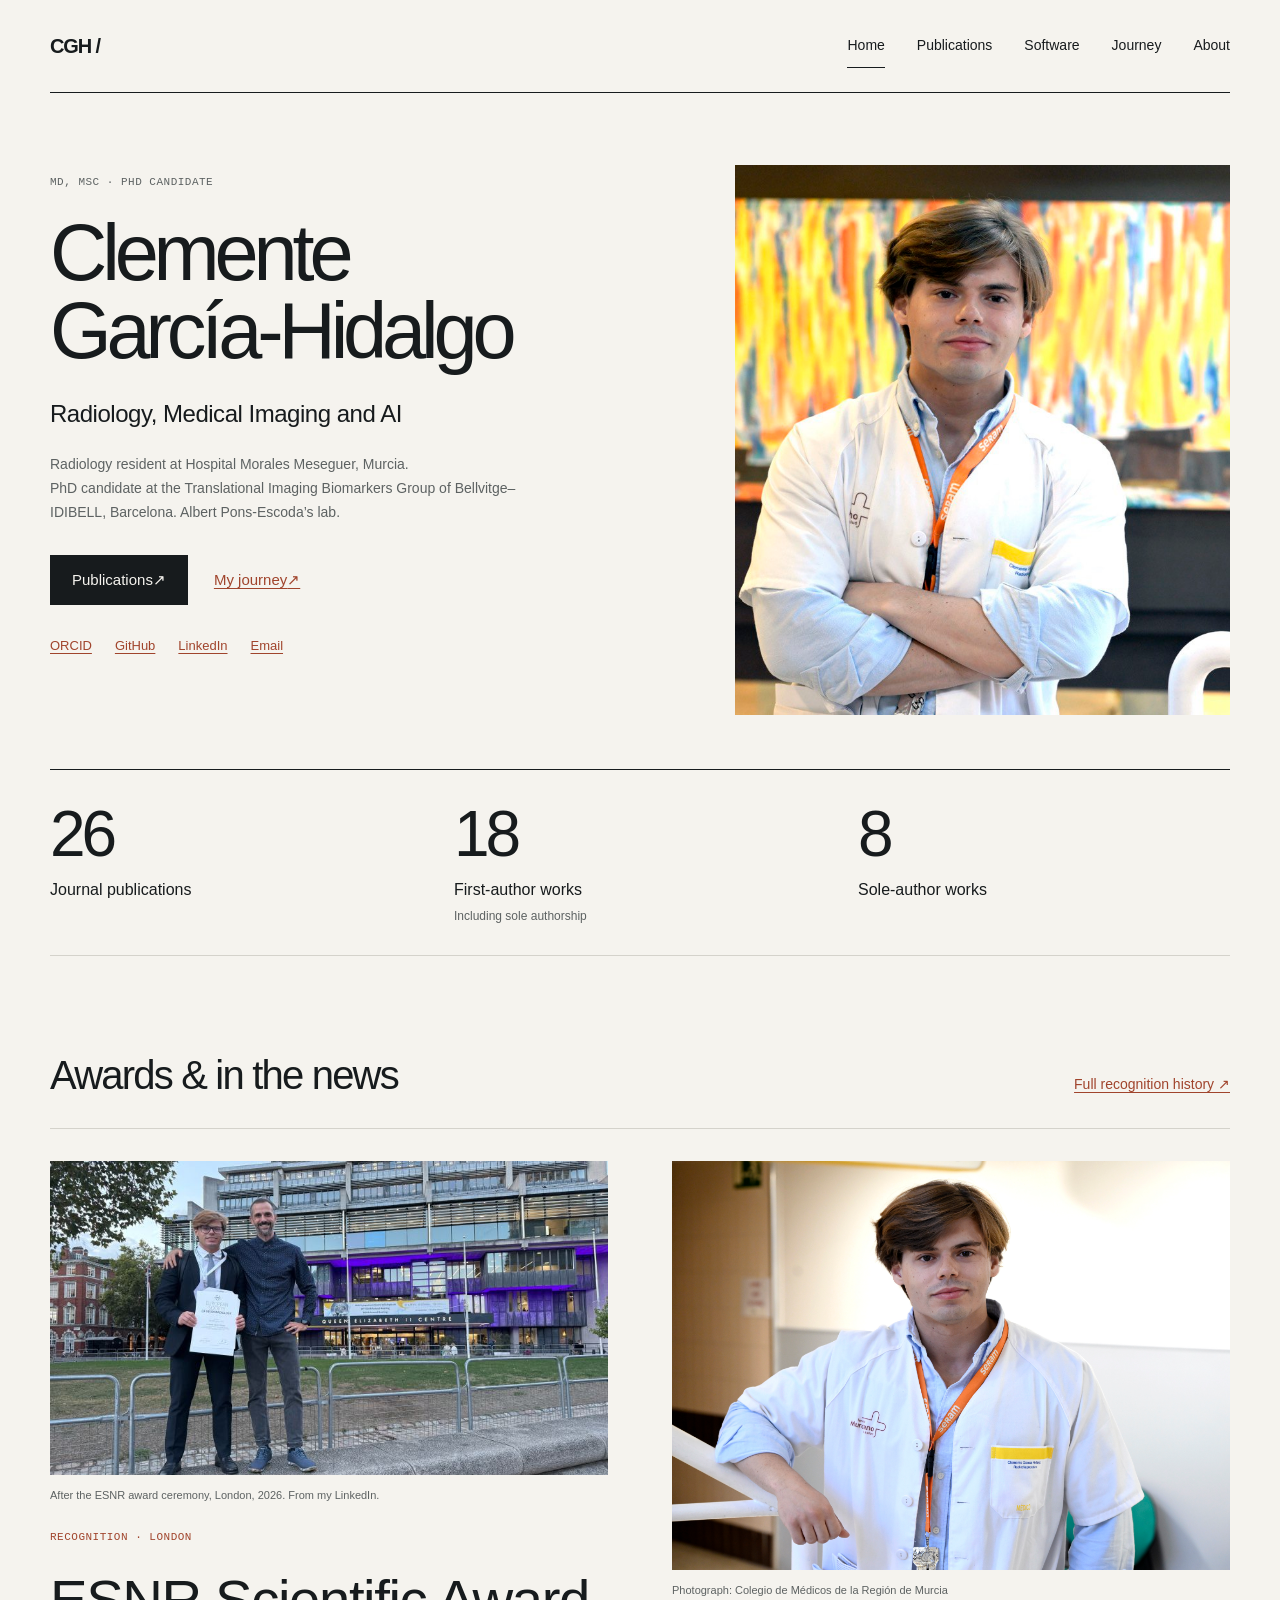
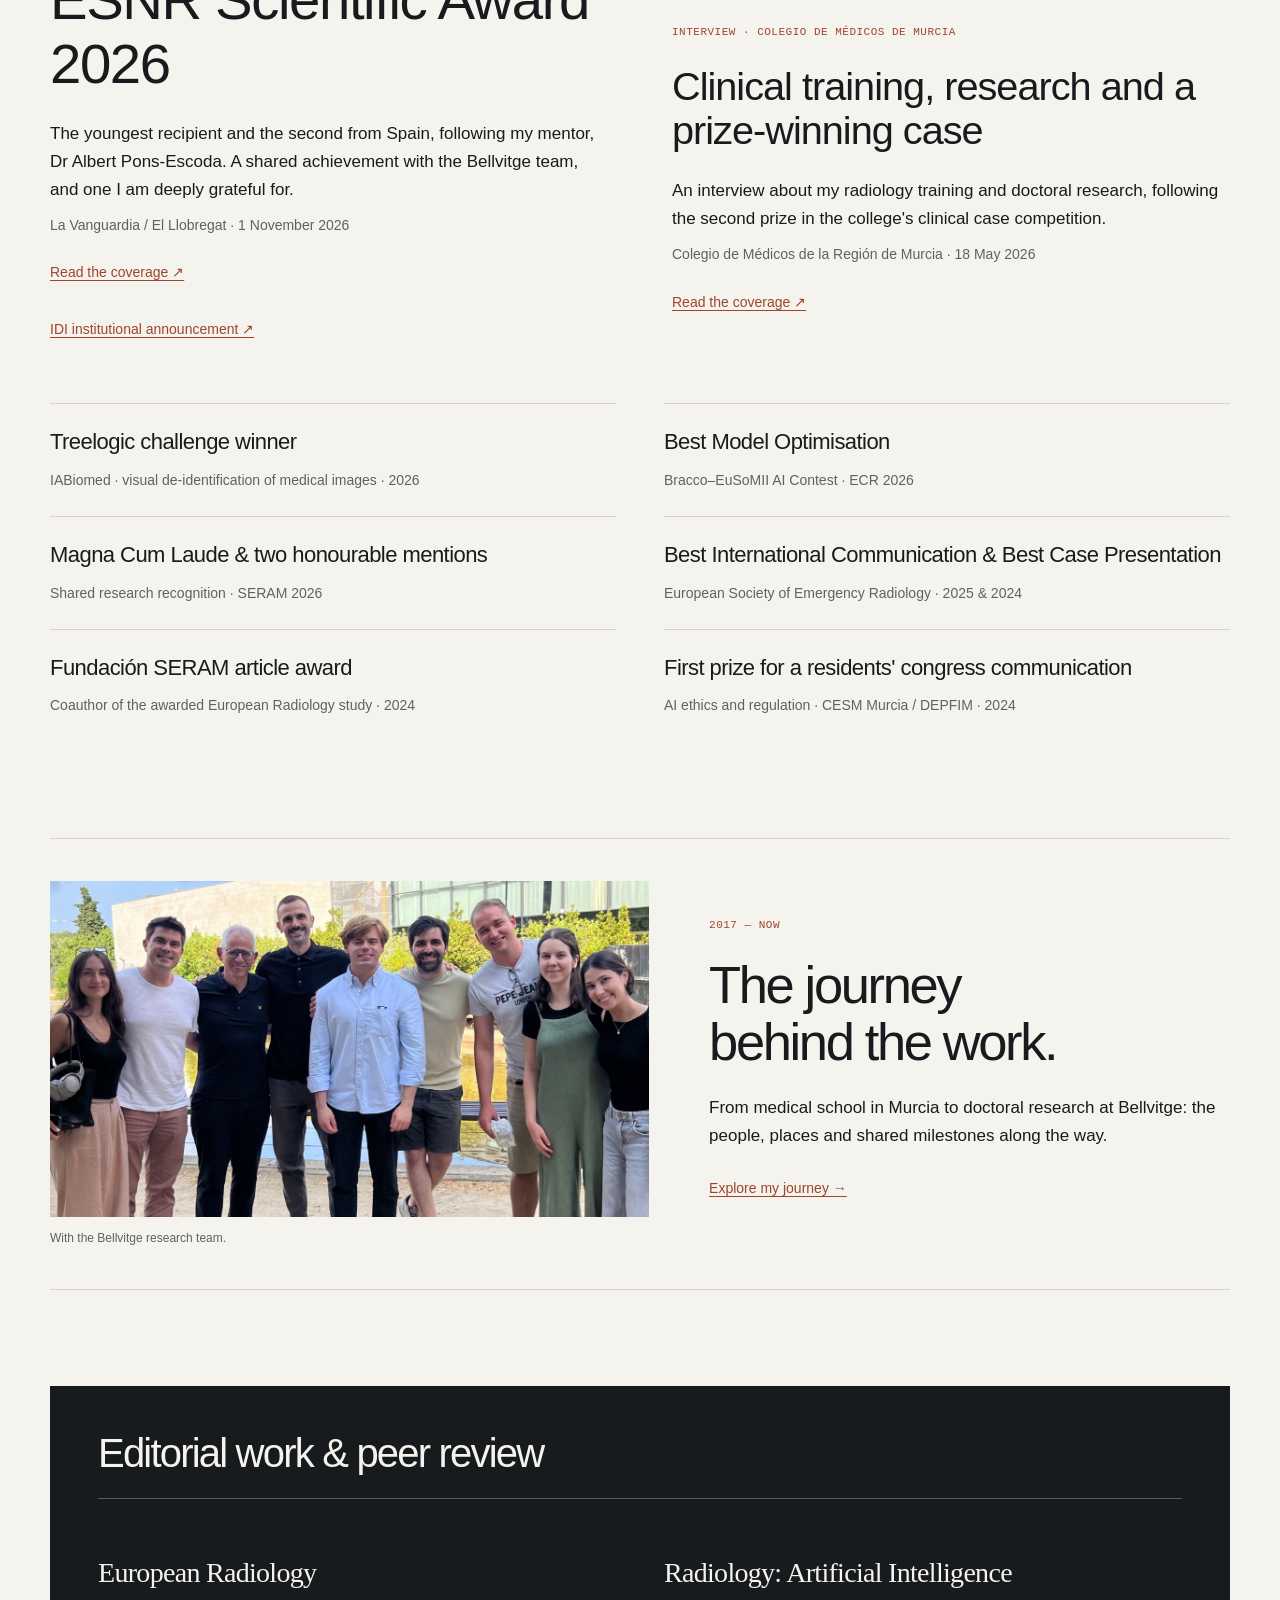
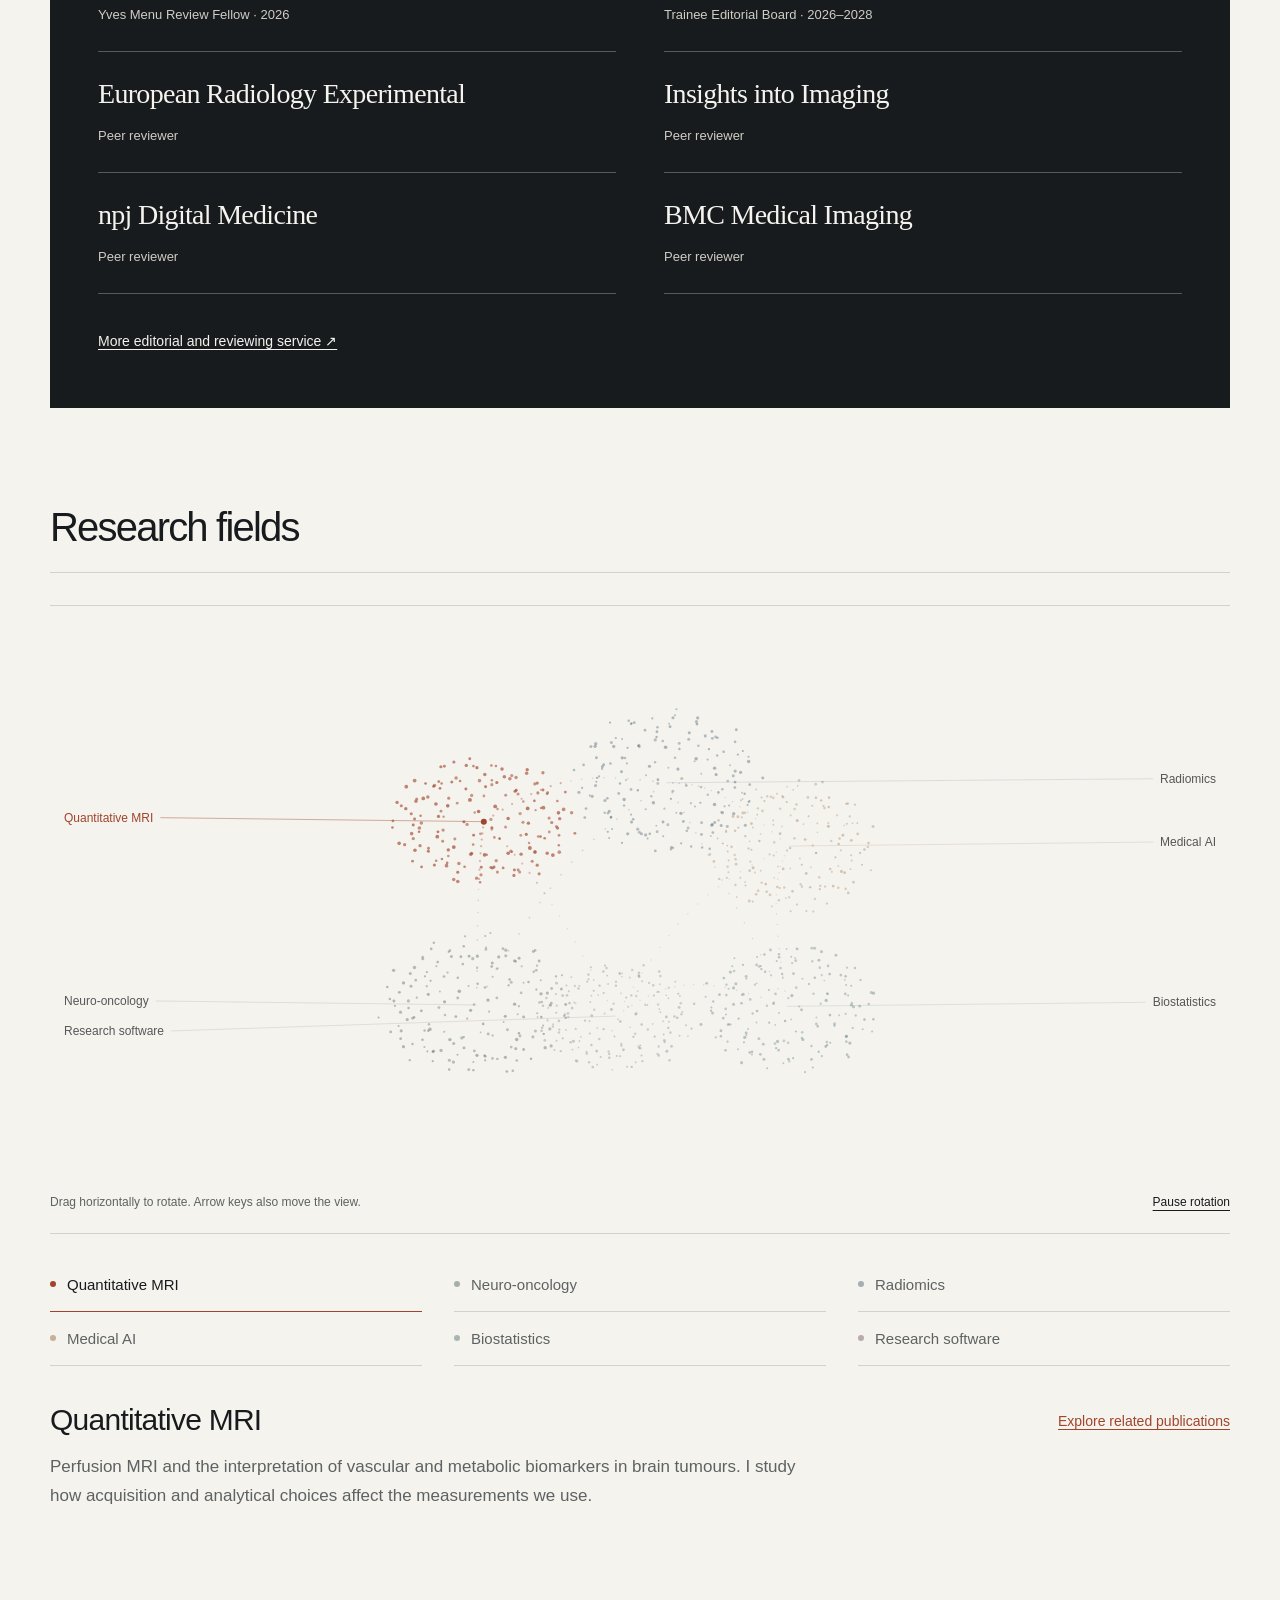
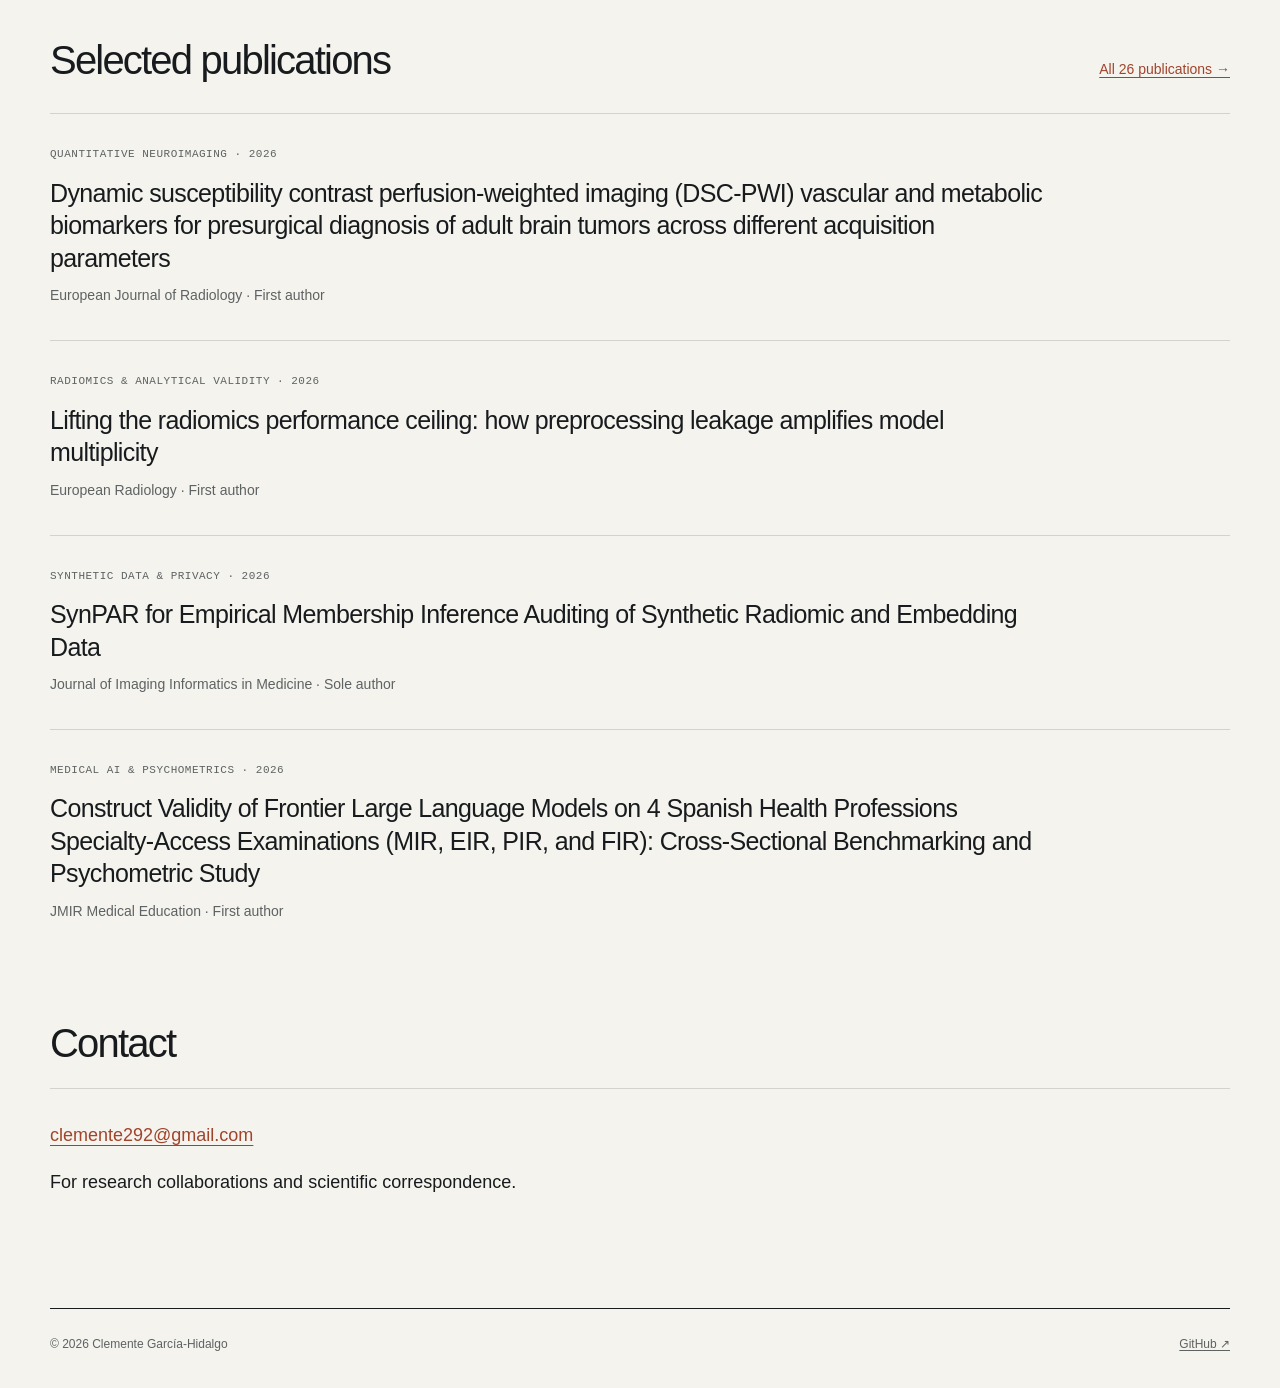
==== commit bc922631: "Add photographic career timeline and expand research recognition" ====
--- a/index.html
+++ b/index.html
@@ -10,30 +10,34 @@
   <meta property="og:description" content="Clemente García-Hidalgo, MD, MSc. Radiology, medical imaging and AI. 26 journal publications; 18 first-author works.">
   <meta property="og:type" content="website">
   <meta property="og:url" content="https://torkitor.github.io/">
-  <meta property="og:image" content="https://torkitor.github.io/assets/portrait.jpg?v=20261112-r3">
+  <meta property="og:image" content="https://torkitor.github.io/assets/portrait.jpg?v=20261112-r5">
   <link rel="icon" href="assets/favicon.svg" type="image/svg+xml">
-  <link rel="stylesheet" href="assets/style.css?v=20261112-r3">
-<link rel="stylesheet" href="assets/knowledge-cloud.css?v=20261112-r3"><script src="assets/knowledge-cloud.js?v=20261112-r3" defer></script>
+  <link rel="stylesheet" href="assets/style.css?v=20261112-r5">
+<link rel="stylesheet" href="assets/knowledge-cloud.css?v=20261112-r5"><script src="assets/knowledge-cloud.js?v=20261112-r5" defer></script>
 </head>
 <body>
   <a class="skip-link" href="#main">Skip to content</a>
   <div class="page">
-    <header class="site-header"><a class="wordmark" href="./" aria-label="Clemente García-Hidalgo, home">CGH /</a><nav aria-label="Main navigation"><a href="./" aria-current="page">Home</a><a href="publications/">Publications</a><a href="software/">Software</a><a href="about/">About</a></nav></header>
+    <header class="site-header"><a class="wordmark" href="./" aria-label="Clemente García-Hidalgo, home">CGH /</a><nav aria-label="Main navigation"><a href="./" aria-current="page">Home</a><a href="publications/">Publications</a><a href="software/">Software</a><a href="journey/">Journey</a><a href="about/">About</a></nav></header>
     <main id="main">
       <div class="hero">
         <div class="hero-copy">
           <p class="eyebrow">MD, MSc · PhD candidate</p>
           <h1>Clemente<br>García-Hidalgo</h1>
           <p class="subtitle">Radiology, Medical Imaging and AI</p>
-          <p class="affiliation">Radiology resident at Hospital Morales Meseguer, Murcia.<br>Doctoral research at the University of Murcia and IDIBELL–Bellvitge. MSc in Bioinformatics.</p>
-          <div class="hero-actions"><a class="button" href="publications/">Publications <span aria-hidden="true">↗</span></a><a href="about/">Academic profile <span aria-hidden="true">↗</span></a></div>
+          <p class="affiliation">Radiology resident at Hospital Morales Meseguer, Murcia.<br>PhD candidate at the Translational Imaging Biomarkers Group of Bellvitge–IDIBELL, Barcelona. Albert Pons-Escoda’s lab.</p>
+          <div class="hero-actions"><a class="button" href="publications/">Publications <span aria-hidden="true">↗</span></a><a href="journey/">My journey <span aria-hidden="true">↗</span></a></div>
           <div class="links-row" aria-label="Professional profiles and contact"><a href="https://orcid.org/0009-0001-6672-2714">ORCID</a><a href="https://github.com/torkitor">GitHub</a><a href="https://www.linkedin.com/in/clementegarciahidalgo/">LinkedIn</a><a href="mailto:clemente292@gmail.com">Email</a></div>
         </div>
-        <figure><img class="portrait" src="assets/portrait.jpg?v=20261112-r3" width="1280" height="853" fetchpriority="high" alt="Clemente García-Hidalgo"></figure>
+        <figure><img class="portrait" src="assets/portrait.jpg?v=20261112-r5" width="1280" height="853" fetchpriority="high" alt="Clemente García-Hidalgo"></figure>
       </div>
 
       <div class="metrics" aria-label="Publication record"><div class="metric" data-metric="publications"><strong>26</strong><span>Journal publications</span><small></small></div><div class="metric" data-metric="first"><strong>18</strong><span>First-author works</span><small>Including sole authorship</small></div><div class="metric" data-metric="sole"><strong>8</strong><span>Sole-author works</span><small></small></div></div>
-      <section id="awards-news" aria-labelledby="awards-news-heading"><div class="section-heading"><h2 id="awards-news-heading">Awards &amp; in the news</h2><a href="about/#recognition">Full recognition history ↗</a></div><div class="press-grid"><article class="press-feature"><p class="eyebrow">ESNR Scientific Award · 2026</p><h3><a href="https://www.lavanguardia.com/elllobregat/sociedad/20261101/11673413/investigacion-dirigida-bellvitge-recibe-premio-europeo-nuevos-biomarcadores-tumores-cerebrales.html">Brain tumour research recognised by the ESNR</a></h3><p>La Vanguardia reports on the ESNR award for our research into DSC perfusion biomarkers in adult brain tumours, developed with the Bellvitge and IDIBELL team.</p><p class="meta">La Vanguardia / El Llobregat · 1 November 2026</p><div class="press-links"><a class="text-link" href="https://www.lavanguardia.com/elllobregat/sociedad/20261101/11673413/investigacion-dirigida-bellvitge-recibe-premio-europeo-nuevos-biomarcadores-tumores-cerebrales.html">Read the coverage ↗</a><a class="text-link" href="https://idi.gencat.cat/ca/actualitat/2026/esnr-premia-recerca-tumors-cerebrals">IDI institutional announcement ↗</a></div></article><article class="press-feature"><figure><img src="assets/news/commurcia-interview.jpg" width="4134" height="3031" loading="lazy" alt="Clemente García-Hidalgo in the interview published by the Colegio de Médicos de Murcia"><figcaption>Photograph: Colegio de Médicos de la Región de Murcia</figcaption></figure><p class="eyebrow">Interview · Colegio de Médicos de Murcia</p><h3><a href="https://commurcia.es/noticia?id=2235">Clinical training, research and a prize-winning case</a></h3><p>An interview about my radiology training and doctoral research, following the second prize in the college&#x27;s clinical case competition.</p><p class="meta">Colegio de Médicos de la Región de Murcia · 18 May 2026</p><div class="press-links"><a class="text-link" href="https://commurcia.es/noticia?id=2235">Read the coverage ↗</a></div></article></div><ul class="award-list"><li><h3><a href="https://iabiomed.org/hackathon-2026/">Treelogic challenge winner</a></h3><p>IABiomed · visual de-identification of medical images · 2026</p></li><li><h3><a href="https://www.linkedin.com/in/clementegarciahidalgo/details/honors/">Best International Work &amp; Best Case Presentation</a></h3><p>European Society of Emergency Radiology · 2025 &amp; 2024</p></li><li><h3><a href="https://seram.es/premios/">Fundación SERAM article award</a></h3><p>Coauthor of the awarded European Radiology study · 2024</p></li><li><h3><a href="https://medicosdemurcia.com/noticia.asp?id=1892">First prize for a residents&#x27; congress communication</a></h3><p>AI ethics and regulation · CESM Murcia / DEPFIM · 2024</p></li></ul></section>
+      <section id="awards-news" aria-labelledby="awards-news-heading"><div class="section-heading"><h2 id="awards-news-heading">Awards &amp; in the news</h2><a href="about/#recognition">Full recognition history ↗</a></div><div class="press-grid"><article class="press-feature"><figure><img src="assets/journey/esnr-2026-04.jpg" width="800" height="450" loading="lazy" alt="Clemente holding his ESNR award certificate outside the Queen Elizabeth II Centre"><figcaption>After the ESNR award ceremony, London, 2026. From my LinkedIn.</figcaption></figure><p class="eyebrow">Recognition · London</p><h3><a href="https://www.lavanguardia.com/elllobregat/sociedad/20261101/11673413/investigacion-dirigida-bellvitge-recibe-premio-europeo-nuevos-biomarcadores-tumores-cerebrales.html">ESNR Scientific Award 2026</a></h3><p>The youngest recipient and the second from Spain, following my mentor, Dr Albert Pons-Escoda. A shared achievement with the Bellvitge team, and one I am deeply grateful for.</p><p class="meta">La Vanguardia / El Llobregat · 1 November 2026</p><div class="press-links"><a class="text-link" href="https://www.lavanguardia.com/elllobregat/sociedad/20261101/11673413/investigacion-dirigida-bellvitge-recibe-premio-europeo-nuevos-biomarcadores-tumores-cerebrales.html">Read the coverage ↗</a><a class="text-link" href="https://idi.gencat.cat/ca/actualitat/2026/esnr-premia-recerca-tumors-cerebrals">IDI institutional announcement ↗</a></div></article><article class="press-feature"><figure><img src="assets/news/commurcia-interview.jpg" width="4134" height="3031" loading="lazy" alt="Clemente García-Hidalgo in the interview published by the Colegio de Médicos de Murcia"><figcaption>Photograph: Colegio de Médicos de la Región de Murcia</figcaption></figure><p class="eyebrow">Interview · Colegio de Médicos de Murcia</p><h3><a href="https://commurcia.es/noticia?id=2235">Clinical training, research and a prize-winning case</a></h3><p>An interview about my radiology training and doctoral research, following the second prize in the college&#x27;s clinical case competition.</p><p class="meta">Colegio de Médicos de la Región de Murcia · 18 May 2026</p><div class="press-links"><a class="text-link" href="https://commurcia.es/noticia?id=2235">Read the coverage ↗</a></div></article></div><ul class="award-list"><li><h3><a href="https://iabiomed.org/hackathon-2026/">Treelogic challenge winner</a></h3><p>IABiomed · visual de-identification of medical images · 2026</p></li><li><h3><a href="https://www.linkedin.com/feed/update/urn:li:share:7438181015250055169/">Best Model Optimisation</a></h3><p>Bracco–EuSoMII AI Contest · ECR 2026</p></li><li><h3><a href="https://www.linkedin.com/feed/update/urn:li:activity:7472266018837544961/">Magna Cum Laude &amp; two honourable mentions</a></h3><p>Shared research recognition · SERAM 2026</p></li><li><h3><a href="https://www.linkedin.com/in/clementegarciahidalgo/details/honors/">Best International Communication &amp; Best Case Presentation</a></h3><p>European Society of Emergency Radiology · 2025 &amp; 2024</p></li><li><h3><a href="https://seram.es/premios/">Fundación SERAM article award</a></h3><p>Coauthor of the awarded European Radiology study · 2024</p></li><li><h3><a href="https://medicosdemurcia.com/noticia.asp?id=1892">First prize for a residents&#x27; congress communication</a></h3><p>AI ethics and regulation · CESM Murcia / DEPFIM · 2024</p></li></ul></section>
+      <section class="journey-preview" aria-labelledby="journey-preview-heading">
+        <figure><img src="assets/journey/tribio-phd-2026.jpg" width="1280" height="719" loading="lazy" alt="Clemente with colleagues from the Bellvitge research team"><figcaption>With the Bellvitge research team.</figcaption></figure>
+        <div><p class="eyebrow">2017 — now</p><h2 id="journey-preview-heading">The journey<br>behind the work.</h2><p>From medical school in Murcia to doctoral research at Bellvitge: the people, places and shared milestones along the way.</p><a class="text-link" href="journey/">Explore my journey →</a></div>
+      </section>
       <section class="editorial-feature" id="peer-review" aria-labelledby="peer-review-heading"><h2 id="peer-review-heading">Editorial work &amp; peer review</h2><div class="journal-grid"><article data-review-journal="European Radiology"><h3><a href="https://journals.myesr.org/eur-radiol/news/new-year-new-fellows-welcome-the-recipients-of-yves-menu-review-fellowships-2026/">European Radiology</a></h3><p class="journal-role">Yves Menu Review Fellow · 2026</p></article><article data-review-journal="Radiology: Artificial Intelligence"><h3><a href="https://radiologyai.substack.com/p/welcome-to-our-newest-trainee-editorial">Radiology: Artificial Intelligence</a></h3><p class="journal-role">Trainee Editorial Board · 2026–2028</p></article><article data-review-journal="European Radiology Experimental"><h3><a href="https://link.springer.com/journal/41747">European Radiology Experimental</a></h3><p class="journal-role">Peer reviewer</p></article><article data-review-journal="Insights into Imaging"><h3><a href="https://link.springer.com/journal/13244">Insights into Imaging</a></h3><p class="journal-role">Peer reviewer</p></article><article data-review-journal="npj Digital Medicine"><h3><a href="https://www.nature.com/npjdigitalmed/">npj Digital Medicine</a></h3><p class="journal-role">Peer reviewer</p></article><article data-review-journal="BMC Medical Imaging"><h3><a href="https://link.springer.com/journal/12880">BMC Medical Imaging</a></h3><p class="journal-role">Peer reviewer</p></article></div><a class="text-link" href="about/#peer-review">More editorial and reviewing service ↗</a></section>
       <section id="knowledge-map" aria-labelledby="knowledge-heading">
         <div class="section-heading"><h2 id="knowledge-heading">Research fields</h2></div>
--- a/assets/style.css
+++ b/assets/style.css
@@ -154,13 +154,18 @@
 .press-grid { display: grid; grid-template-columns: 1fr 1fr; gap: 64px; }
 .press-feature { min-width: 0; }
 .press-feature figure { margin-bottom: 25px; }
-.press-feature img { width: 100%; height: auto; aspect-ratio: 1.36; object-fit: cover; }
+.press-feature img { width: 100%; height: auto; }
 .press-feature figcaption { font-size: 11px; }
 .press-feature .eyebrow { color: var(--accent); }
 .press-feature h3 { margin-bottom: 24px; font-size: clamp(28px, 3.1vw, 42px); line-height: 1.13; }
-.press-feature:first-child { padding-top: 25px; border-top: 3px solid var(--accent); }
+.press-feature:first-child { padding-top: 0; }
 .press-feature:first-child h3 { font-size: clamp(38px, 4.4vw, 60px); }
 .press-feature p { max-width: 580px; }
+.journey-preview { display: grid; grid-template-columns: 1.15fr 1fr; gap: 60px; align-items: center; padding-block: 42px; border-block: 1px solid var(--rule); }
+.journey-preview img { width: 100%; height: auto; }
+.journey-preview h2 { margin-bottom: 24px; padding-bottom: 0; border: 0; font-size: clamp(36px, 4.1vw, 54px); line-height: 1.08; letter-spacing: -.045em; }
+.journey-preview .eyebrow { color: var(--accent); }
+.journey-preview .text-link { display: inline-flex; align-items: center; min-height: 44px; margin-top: 16px; }
 .press-links { display: flex; flex-direction: column; align-items: flex-start; }
 .award-list { display: grid; grid-template-columns: 1fr 1fr; gap: 0 48px; list-style: none; margin: 52px 0 0; padding: 0; }
 .award-list li { border-top: 1px solid var(--rule); padding: 24px 0; }
@@ -205,6 +210,7 @@
 }
 
 @media (max-width: 760px) {
+  .journey-preview { grid-template-columns: 1fr; gap: 28px; padding-block: 30px; }
   .press-grid { gap: 32px; }
   .editorial-feature { padding: 30px 26px; }
   .journal-grid { gap: 0 28px; }
@@ -296,6 +302,8 @@
 }
 
 @media (max-width: 360px) {
+  .site-header nav { gap: 6px; }
+  .site-header nav a { font-size: 12px; }
   .publication-heading { display: block; }
   .publication-heading h1 { font-size: 44px; }
   .publication-total { display: flex; align-items: baseline; gap: 18px; margin-top: 24px; text-align: left; }
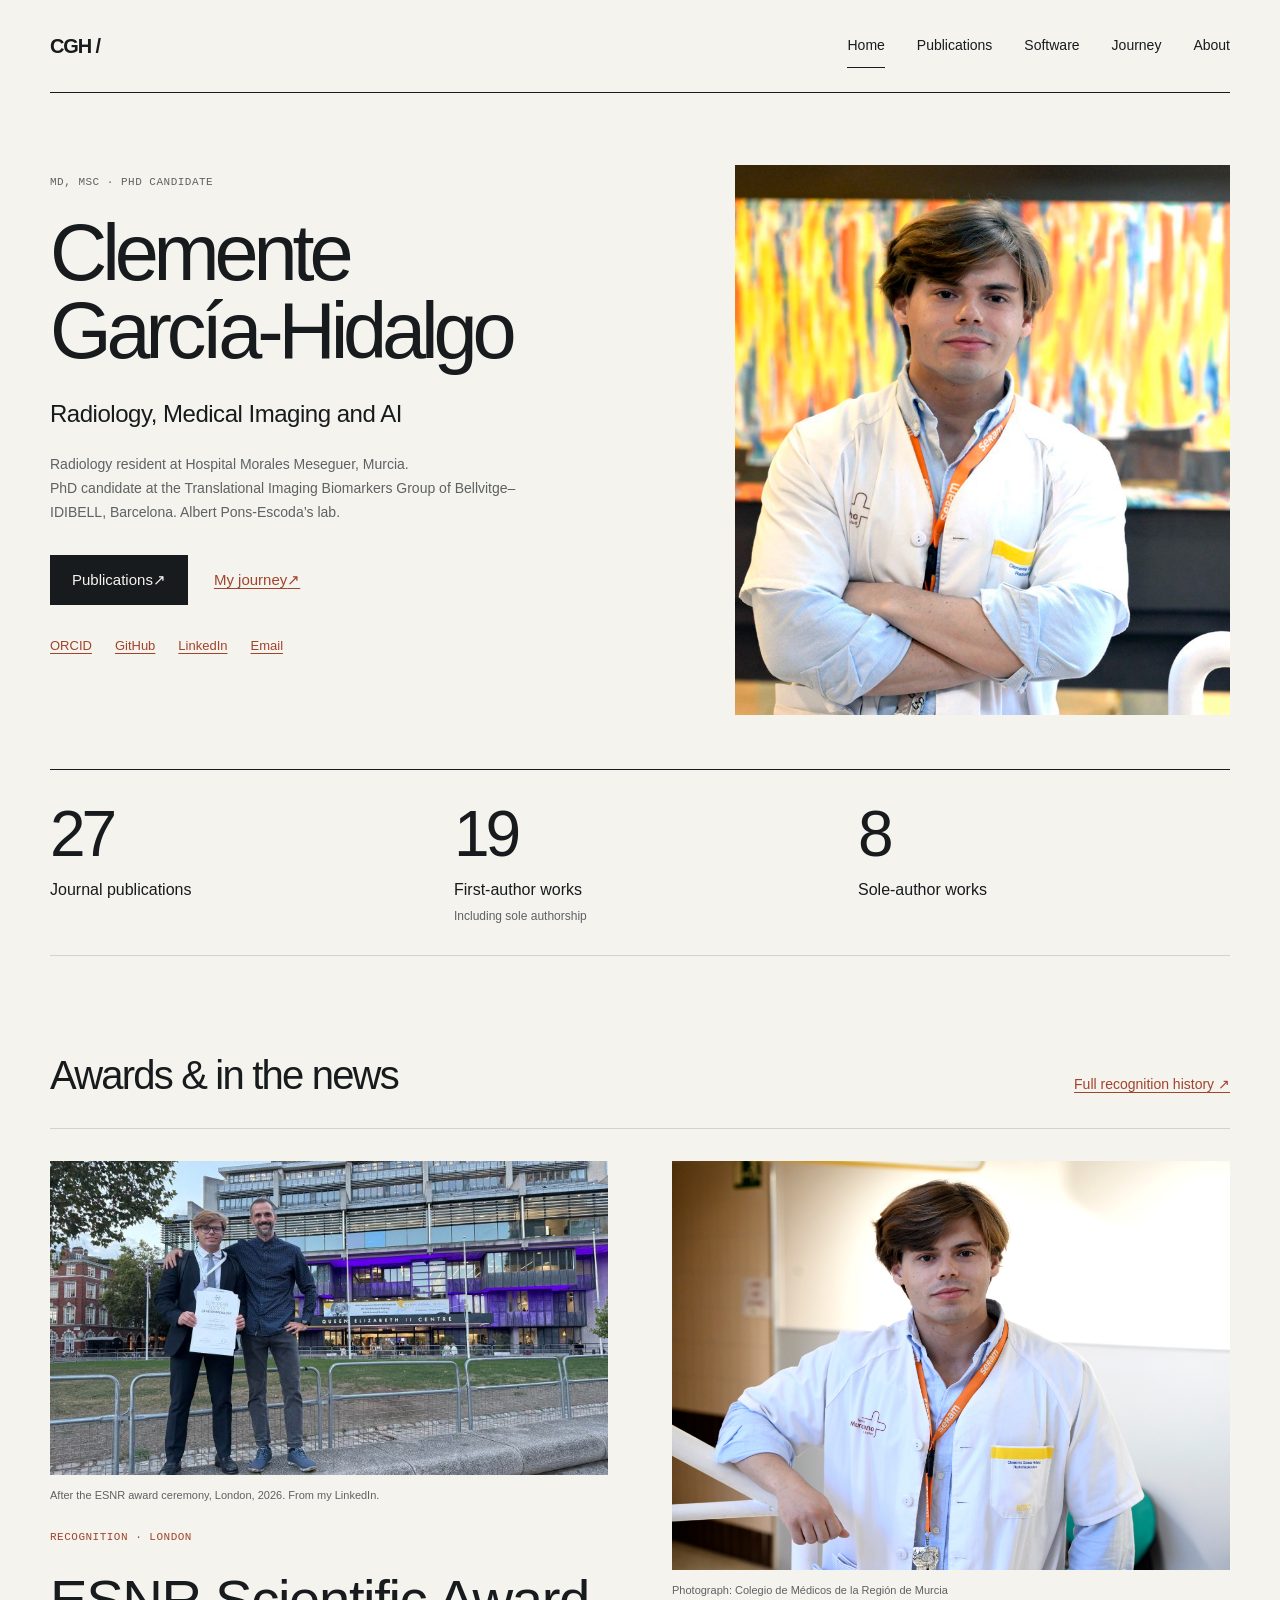
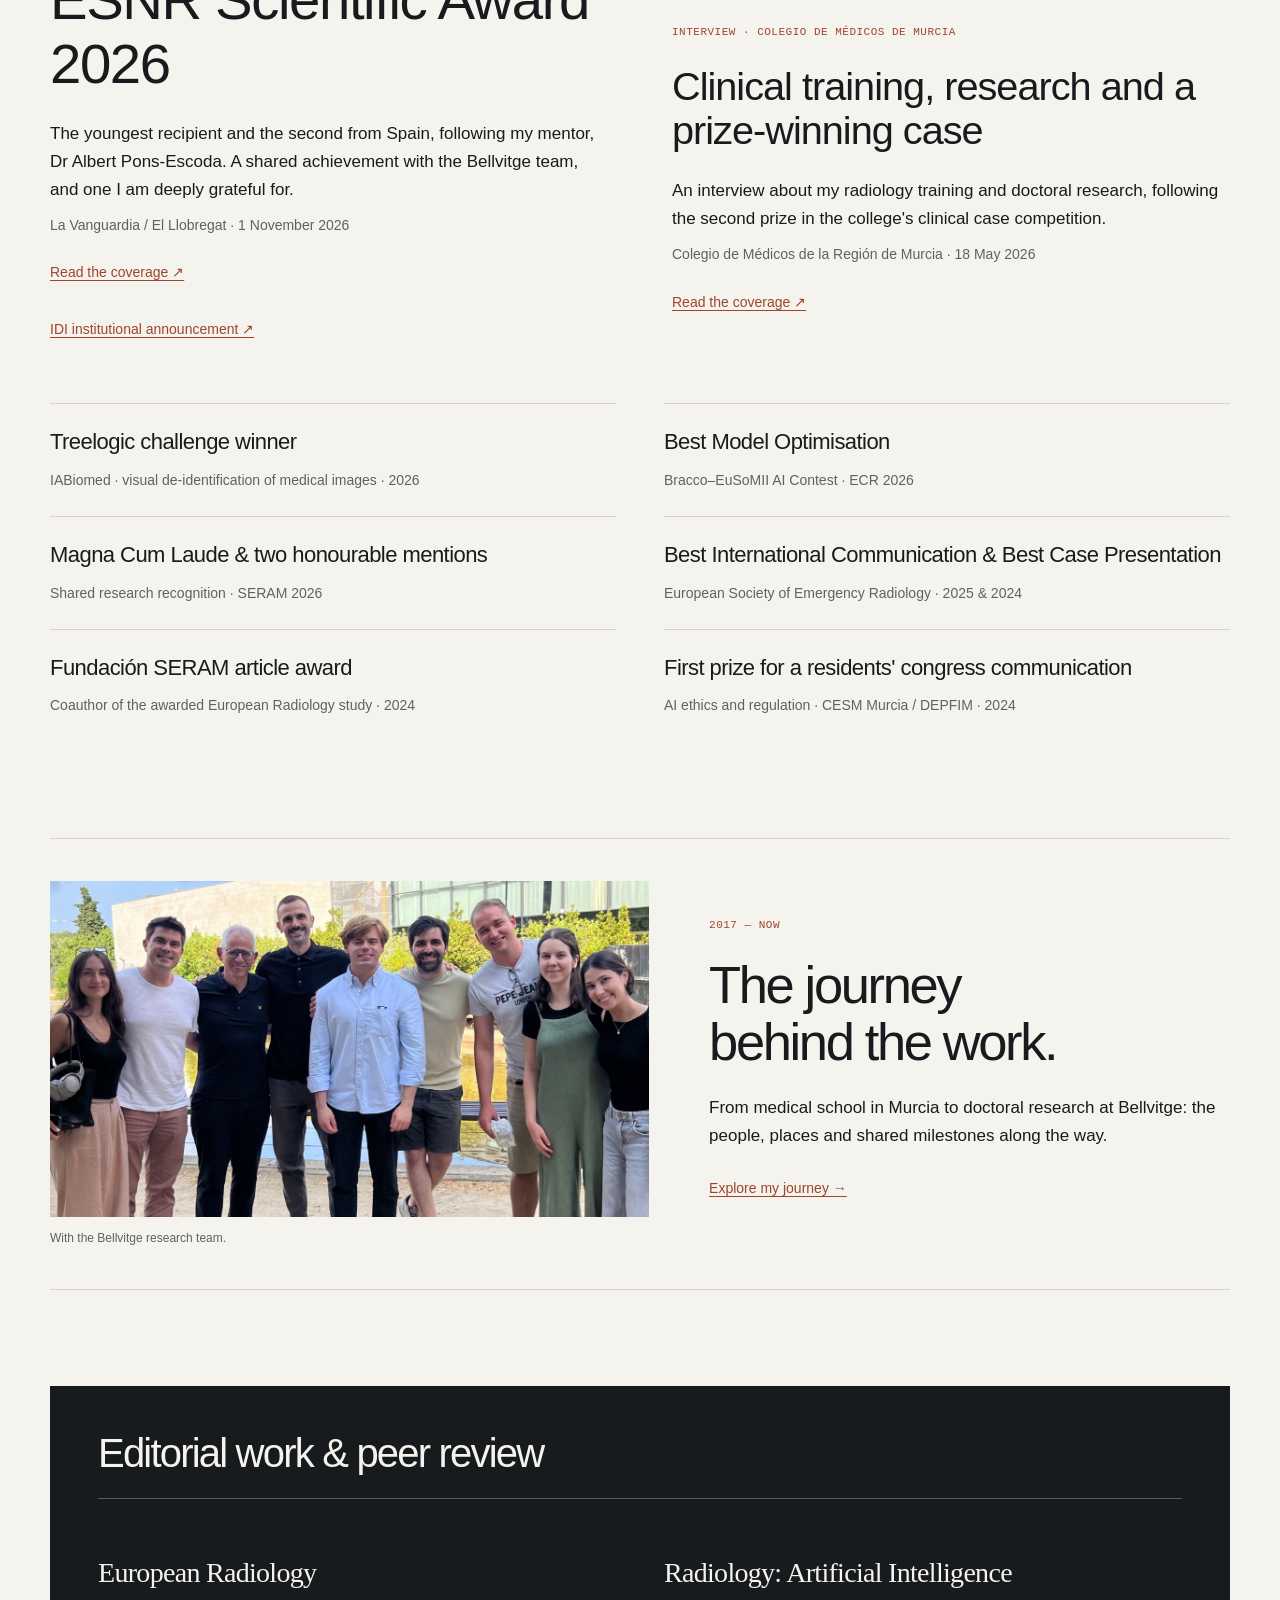
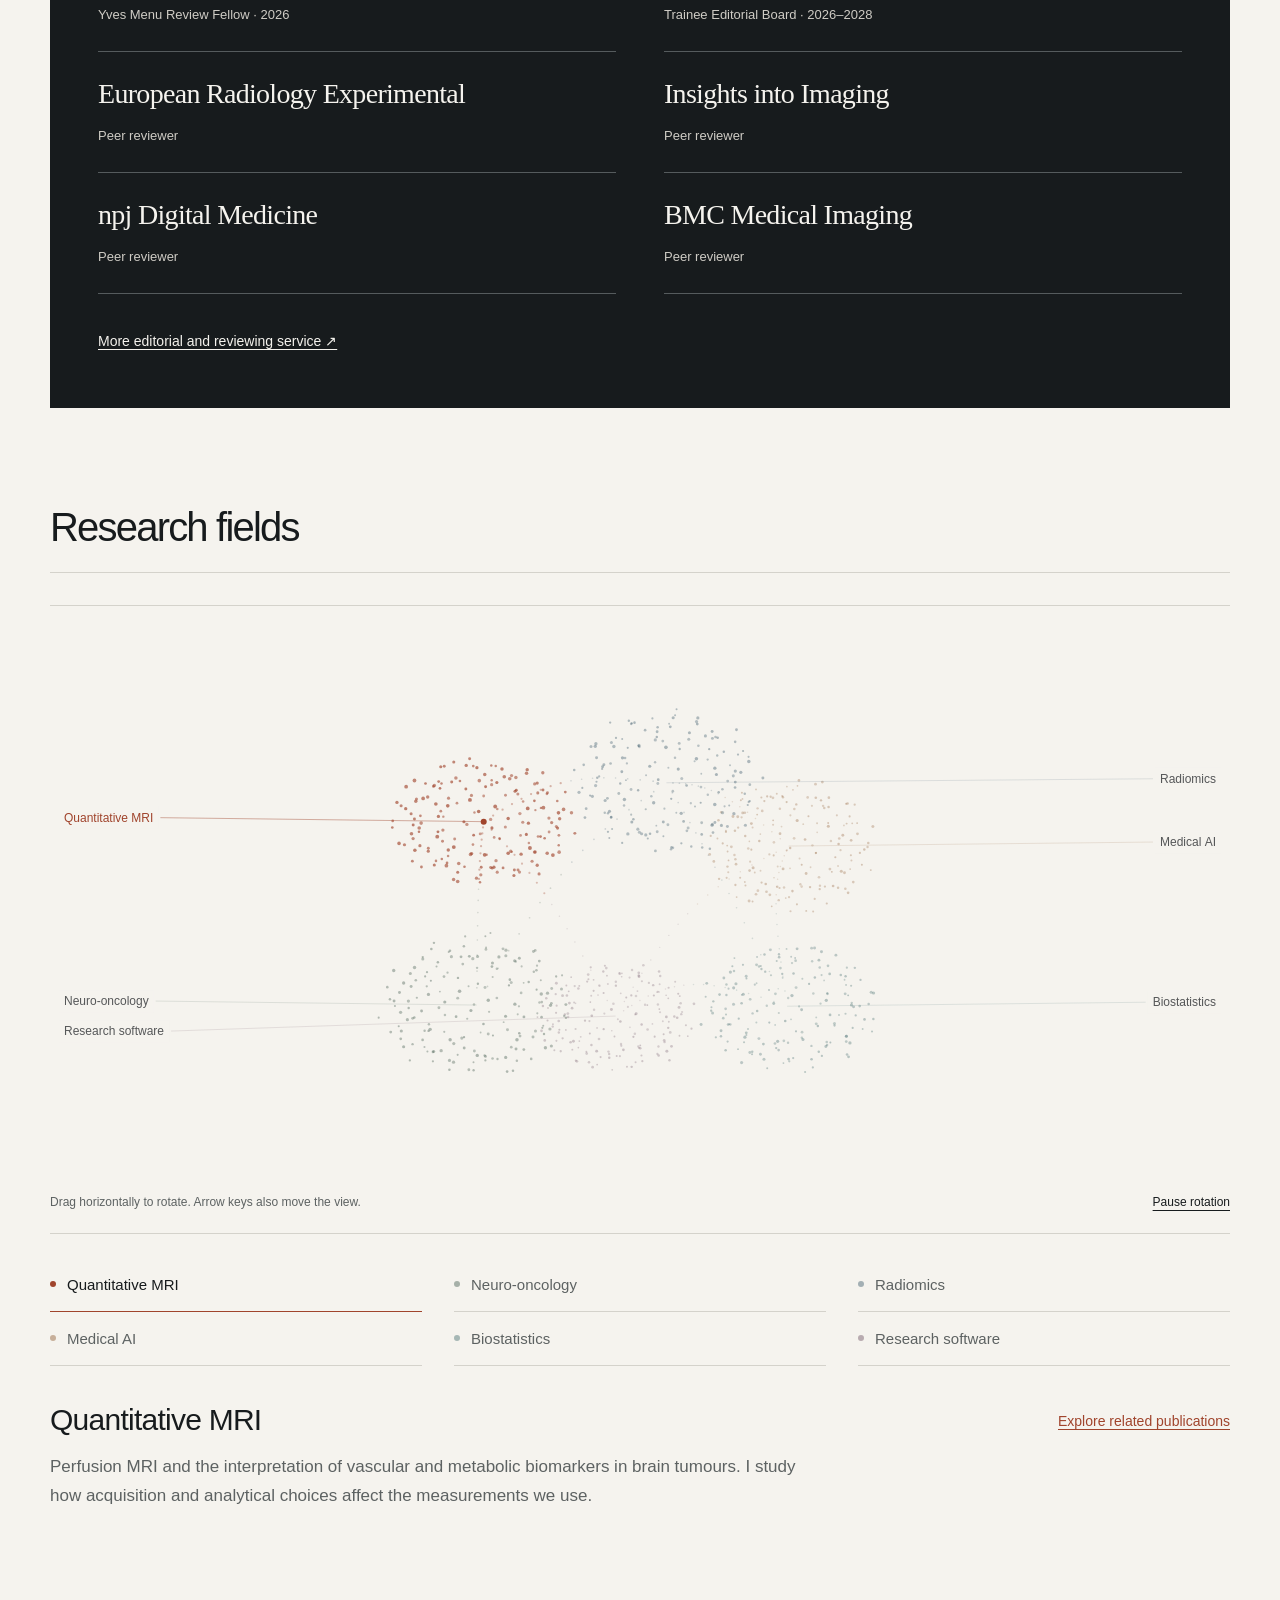
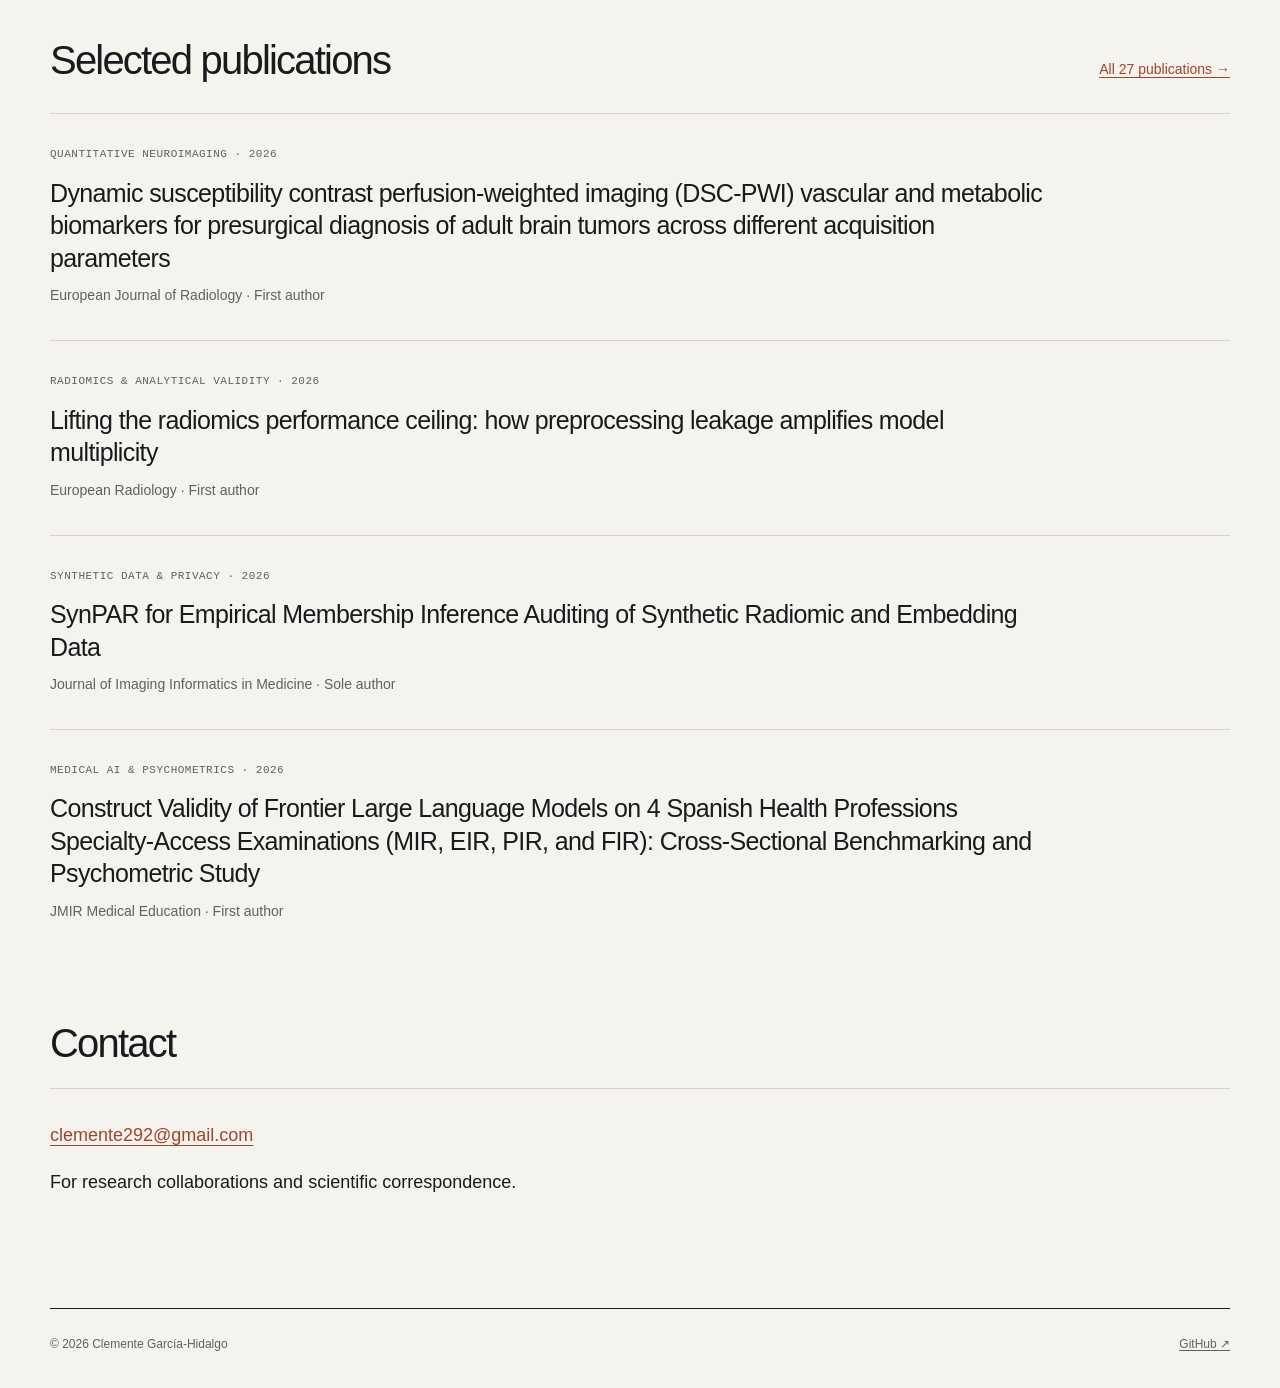
==== commit 4501dae4: "Add prostate MRI detection and grading study in Abdominal Radiology" ====
--- a/index.html
+++ b/index.html
@@ -3,11 +3,11 @@
 <head>
   <meta charset="utf-8">
   <meta name="viewport" content="width=device-width, initial-scale=1">
-  <meta name="description" content="Clemente García-Hidalgo, MD, MSc. Radiology, medical imaging and AI. 26 journal publications; 18 first-author works.">
+  <meta name="description" content="Clemente García-Hidalgo, MD, MSc. Radiology, medical imaging and AI. 27 journal publications; 19 first-author works.">
   <title>Radiology, Medical Imaging and AI · Clemente García-Hidalgo</title>
   <link rel="canonical" href="https://torkitor.github.io/">
   <meta property="og:title" content="Radiology, Medical Imaging and AI · Clemente García-Hidalgo">
-  <meta property="og:description" content="Clemente García-Hidalgo, MD, MSc. Radiology, medical imaging and AI. 26 journal publications; 18 first-author works.">
+  <meta property="og:description" content="Clemente García-Hidalgo, MD, MSc. Radiology, medical imaging and AI. 27 journal publications; 19 first-author works.">
   <meta property="og:type" content="website">
   <meta property="og:url" content="https://torkitor.github.io/">
   <meta property="og:image" content="https://torkitor.github.io/assets/portrait.jpg?v=20261112-r5">
@@ -32,7 +32,7 @@
         <figure><img class="portrait" src="assets/portrait.jpg?v=20261112-r5" width="1280" height="853" fetchpriority="high" alt="Clemente García-Hidalgo"></figure>
       </div>
 
-      <div class="metrics" aria-label="Publication record"><div class="metric" data-metric="publications"><strong>26</strong><span>Journal publications</span><small></small></div><div class="metric" data-metric="first"><strong>18</strong><span>First-author works</span><small>Including sole authorship</small></div><div class="metric" data-metric="sole"><strong>8</strong><span>Sole-author works</span><small></small></div></div>
+      <div class="metrics" aria-label="Publication record"><div class="metric" data-metric="publications"><strong>27</strong><span>Journal publications</span><small></small></div><div class="metric" data-metric="first"><strong>19</strong><span>First-author works</span><small>Including sole authorship</small></div><div class="metric" data-metric="sole"><strong>8</strong><span>Sole-author works</span><small></small></div></div>
       <section id="awards-news" aria-labelledby="awards-news-heading"><div class="section-heading"><h2 id="awards-news-heading">Awards &amp; in the news</h2><a href="about/#recognition">Full recognition history ↗</a></div><div class="press-grid"><article class="press-feature"><figure><img src="assets/journey/esnr-2026-04.jpg" width="800" height="450" loading="lazy" alt="Clemente holding his ESNR award certificate outside the Queen Elizabeth II Centre"><figcaption>After the ESNR award ceremony, London, 2026. From my LinkedIn.</figcaption></figure><p class="eyebrow">Recognition · London</p><h3><a href="https://www.lavanguardia.com/elllobregat/sociedad/20261101/11673413/investigacion-dirigida-bellvitge-recibe-premio-europeo-nuevos-biomarcadores-tumores-cerebrales.html">ESNR Scientific Award 2026</a></h3><p>The youngest recipient and the second from Spain, following my mentor, Dr Albert Pons-Escoda. A shared achievement with the Bellvitge team, and one I am deeply grateful for.</p><p class="meta">La Vanguardia / El Llobregat · 1 November 2026</p><div class="press-links"><a class="text-link" href="https://www.lavanguardia.com/elllobregat/sociedad/20261101/11673413/investigacion-dirigida-bellvitge-recibe-premio-europeo-nuevos-biomarcadores-tumores-cerebrales.html">Read the coverage ↗</a><a class="text-link" href="https://idi.gencat.cat/ca/actualitat/2026/esnr-premia-recerca-tumors-cerebrals">IDI institutional announcement ↗</a></div></article><article class="press-feature"><figure><img src="assets/news/commurcia-interview.jpg" width="4134" height="3031" loading="lazy" alt="Clemente García-Hidalgo in the interview published by the Colegio de Médicos de Murcia"><figcaption>Photograph: Colegio de Médicos de la Región de Murcia</figcaption></figure><p class="eyebrow">Interview · Colegio de Médicos de Murcia</p><h3><a href="https://commurcia.es/noticia?id=2235">Clinical training, research and a prize-winning case</a></h3><p>An interview about my radiology training and doctoral research, following the second prize in the college&#x27;s clinical case competition.</p><p class="meta">Colegio de Médicos de la Región de Murcia · 18 May 2026</p><div class="press-links"><a class="text-link" href="https://commurcia.es/noticia?id=2235">Read the coverage ↗</a></div></article></div><ul class="award-list"><li><h3><a href="https://iabiomed.org/hackathon-2026/">Treelogic challenge winner</a></h3><p>IABiomed · visual de-identification of medical images · 2026</p></li><li><h3><a href="https://www.linkedin.com/feed/update/urn:li:share:7438181015250055169/">Best Model Optimisation</a></h3><p>Bracco–EuSoMII AI Contest · ECR 2026</p></li><li><h3><a href="https://www.linkedin.com/feed/update/urn:li:activity:7472266018837544961/">Magna Cum Laude &amp; two honourable mentions</a></h3><p>Shared research recognition · SERAM 2026</p></li><li><h3><a href="https://www.linkedin.com/in/clementegarciahidalgo/details/honors/">Best International Communication &amp; Best Case Presentation</a></h3><p>European Society of Emergency Radiology · 2025 &amp; 2024</p></li><li><h3><a href="https://seram.es/premios/">Fundación SERAM article award</a></h3><p>Coauthor of the awarded European Radiology study · 2024</p></li><li><h3><a href="https://medicosdemurcia.com/noticia.asp?id=1892">First prize for a residents&#x27; congress communication</a></h3><p>AI ethics and regulation · CESM Murcia / DEPFIM · 2024</p></li></ul></section>
       <section class="journey-preview" aria-labelledby="journey-preview-heading">
         <figure><img src="assets/journey/tribio-phd-2026.jpg" width="1280" height="719" loading="lazy" alt="Clemente with colleagues from the Bellvitge research team"><figcaption>With the Bellvitge research team.</figcaption></figure>
@@ -46,7 +46,7 @@
         <div class="knowledge-selection" hidden><div id="knowledge-detail" aria-live="polite" aria-atomic="true"><h3>Quantitative MRI</h3><p>Perfusion imaging and the interpretation of vascular and metabolic biomarkers in brain tumours.</p></div><a id="knowledge-link" href="publications/?topic=Neuroimaging">Explore related publications</a></div>
         <div class="knowledge-fallback"><p>My work connects quantitative MRI and neuro-oncology with radiomics, medical AI, biostatistics and research software.</p><div class="links-row"><a href="publications/?topic=Neuroimaging">MRI &amp; neuro-oncology</a><a href="publications/?topic=Radiomics%20%26%20methods">Radiomics &amp; biostatistics</a><a href="publications/?topic=Medical%20AI">Medical AI</a><a href="software/">Research software</a></div></div>
       </section>
-      <section aria-labelledby="selected-heading"><div class="section-heading"><h2 id="selected-heading">Selected publications</h2><a href="publications/">All 26 publications →</a></div><article class="entry"><p class="eyebrow">Quantitative neuroimaging · 2026</p><h3><a href="https://doi.org/10.1016/j.ejrad.2026.113218">Dynamic susceptibility contrast perfusion-weighted imaging (DSC-PWI) vascular and metabolic biomarkers for presurgical diagnosis of adult brain tumors across different acquisition parameters</a></h3><p class="meta">European Journal of Radiology · First author</p></article><article class="entry"><p class="eyebrow">Radiomics &amp; analytical validity · 2026</p><h3><a href="https://doi.org/10.1007/s00330-026-12932-7">Lifting the radiomics performance ceiling: how preprocessing leakage amplifies model multiplicity</a></h3><p class="meta">European Radiology · First author</p></article><article class="entry"><p class="eyebrow">Synthetic data &amp; privacy · 2026</p><h3><a href="https://doi.org/10.1007/s10278-026-02421-0">SynPAR for Empirical Membership Inference Auditing of Synthetic Radiomic and Embedding Data</a></h3><p class="meta">Journal of Imaging Informatics in Medicine · Sole author</p></article><article class="entry"><p class="eyebrow">Medical AI &amp; psychometrics · 2026</p><h3><a href="https://doi.org/10.2196/106199">Construct Validity of Frontier Large Language Models on 4 Spanish Health Professions Specialty-Access Examinations (MIR, EIR, PIR, and FIR): Cross-Sectional Benchmarking and Psychometric Study</a></h3><p class="meta">JMIR Medical Education · First author</p></article></section>
+      <section aria-labelledby="selected-heading"><div class="section-heading"><h2 id="selected-heading">Selected publications</h2><a href="publications/">All 27 publications →</a></div><article class="entry"><p class="eyebrow">Quantitative neuroimaging · 2026</p><h3><a href="https://doi.org/10.1016/j.ejrad.2026.113218">Dynamic susceptibility contrast perfusion-weighted imaging (DSC-PWI) vascular and metabolic biomarkers for presurgical diagnosis of adult brain tumors across different acquisition parameters</a></h3><p class="meta">European Journal of Radiology · First author</p></article><article class="entry"><p class="eyebrow">Radiomics &amp; analytical validity · 2026</p><h3><a href="https://doi.org/10.1007/s00330-026-12932-7">Lifting the radiomics performance ceiling: how preprocessing leakage amplifies model multiplicity</a></h3><p class="meta">European Radiology · First author</p></article><article class="entry"><p class="eyebrow">Synthetic data &amp; privacy · 2026</p><h3><a href="https://doi.org/10.1007/s10278-026-02421-0">SynPAR for Empirical Membership Inference Auditing of Synthetic Radiomic and Embedding Data</a></h3><p class="meta">Journal of Imaging Informatics in Medicine · Sole author</p></article><article class="entry"><p class="eyebrow">Medical AI &amp; psychometrics · 2026</p><h3><a href="https://doi.org/10.2196/106199">Construct Validity of Frontier Large Language Models on 4 Spanish Health Professions Specialty-Access Examinations (MIR, EIR, PIR, and FIR): Cross-Sectional Benchmarking and Psychometric Study</a></h3><p class="meta">JMIR Medical Education · First author</p></article></section>
       <section class="contact" aria-labelledby="contact-heading"><h2 id="contact-heading">Contact</h2><p><a href="mailto:clemente292@gmail.com">clemente292@gmail.com</a></p><p>For research collaborations and scientific correspondence.</p></section>
     </main>
     <footer class="site-footer"><span>© 2026 Clemente García-Hidalgo</span><a href="https://github.com/torkitor">GitHub ↗</a></footer>
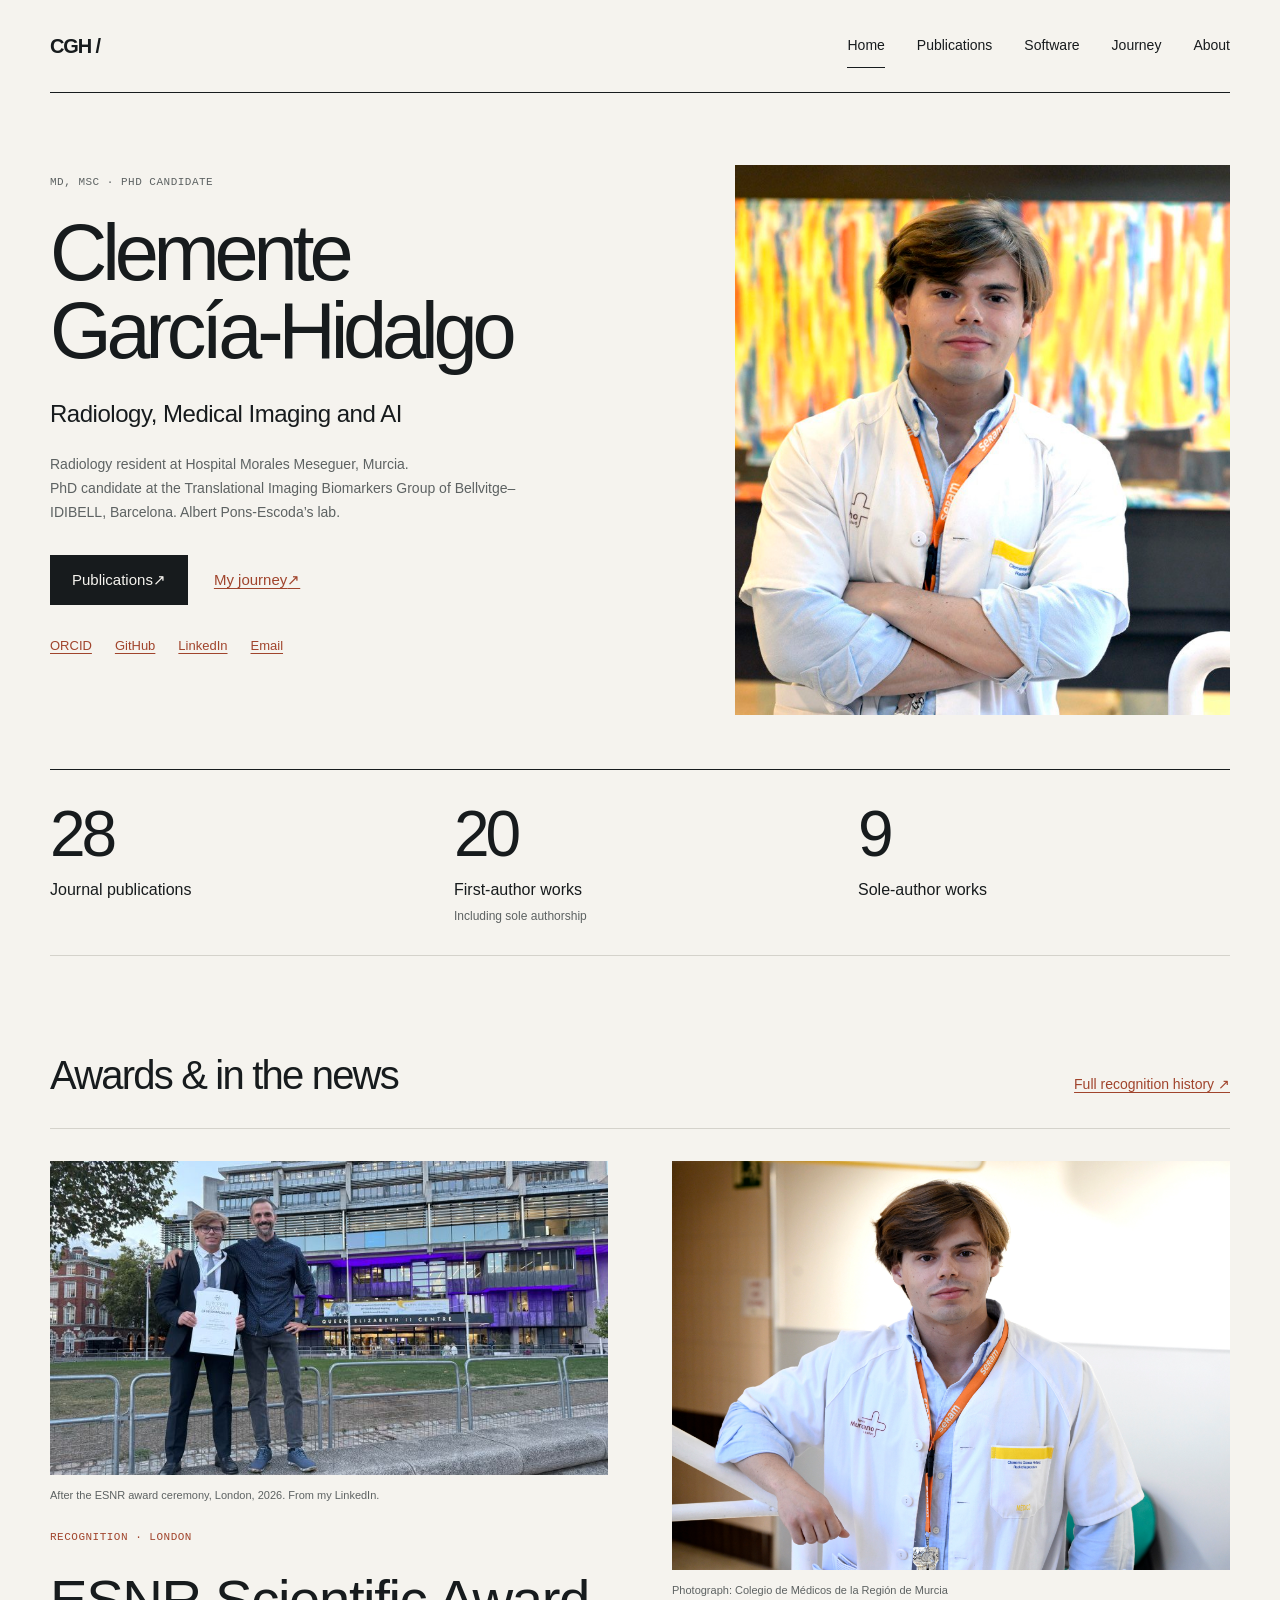
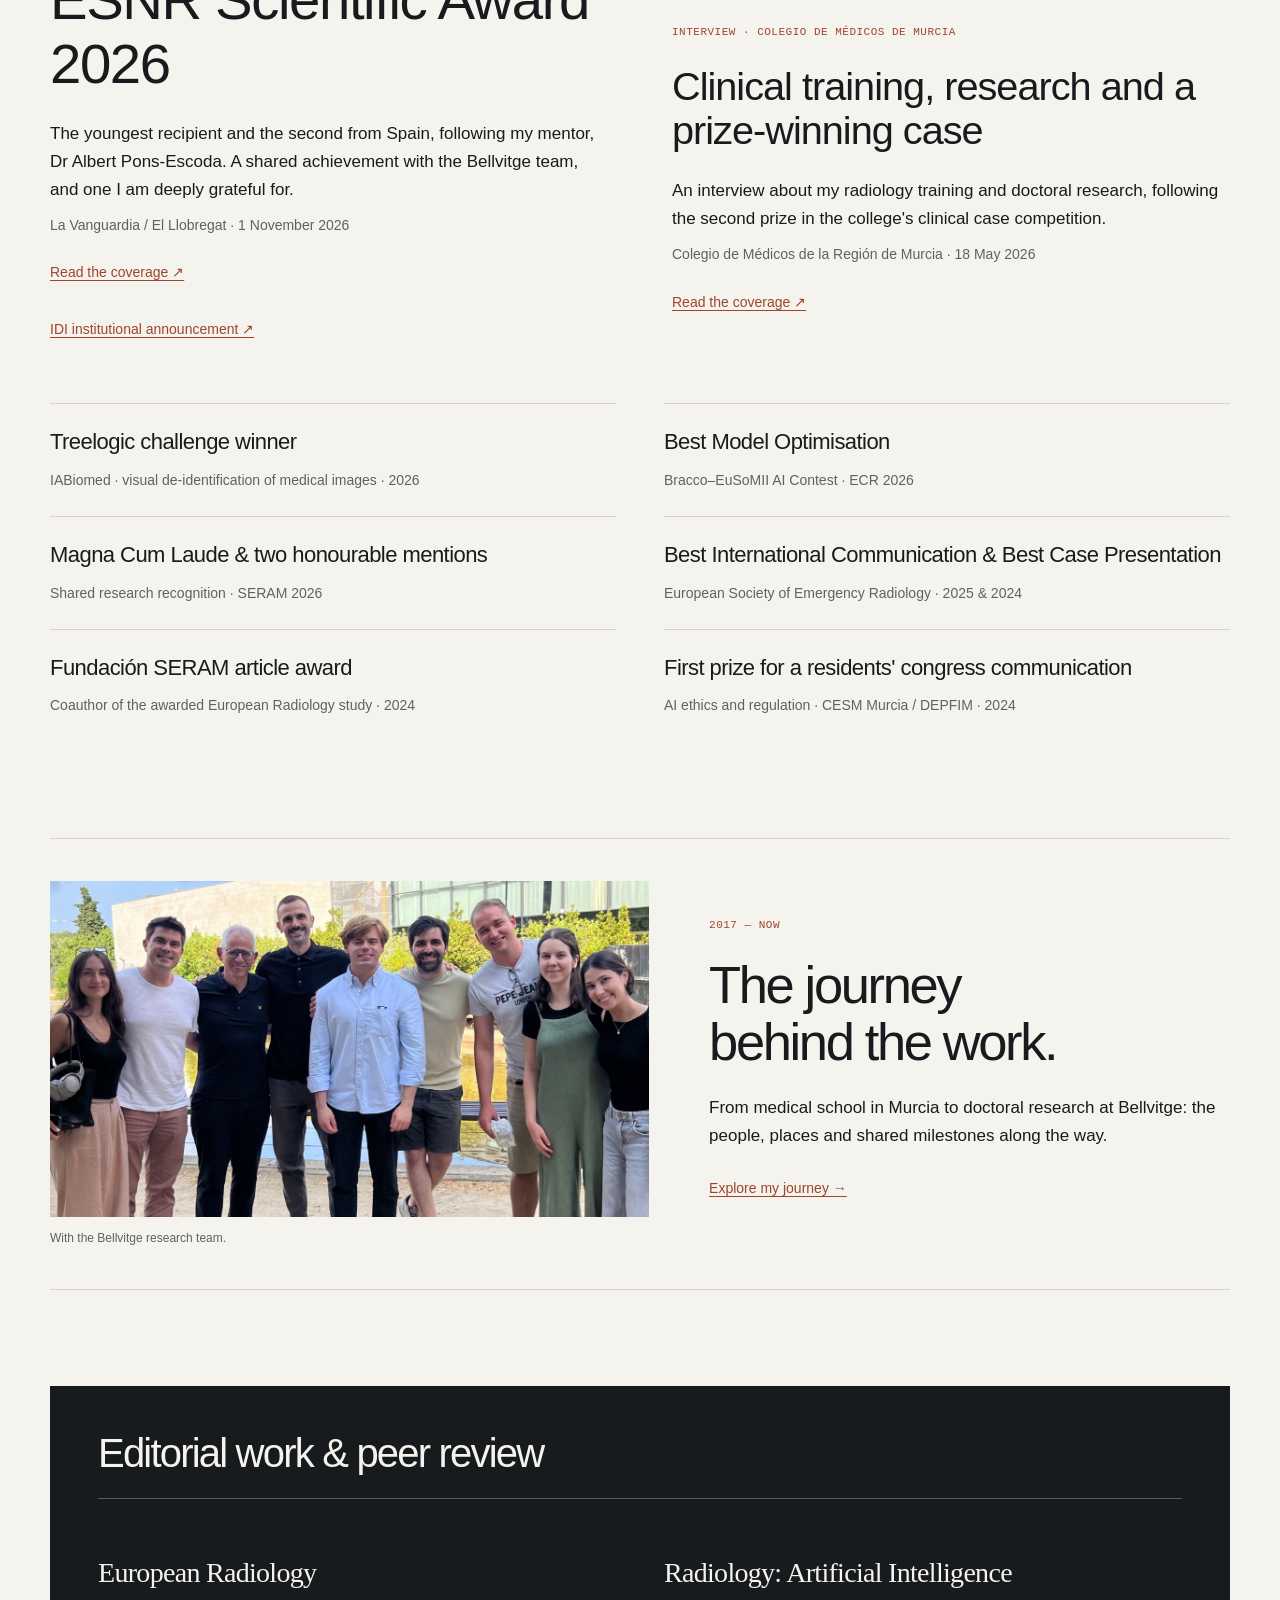
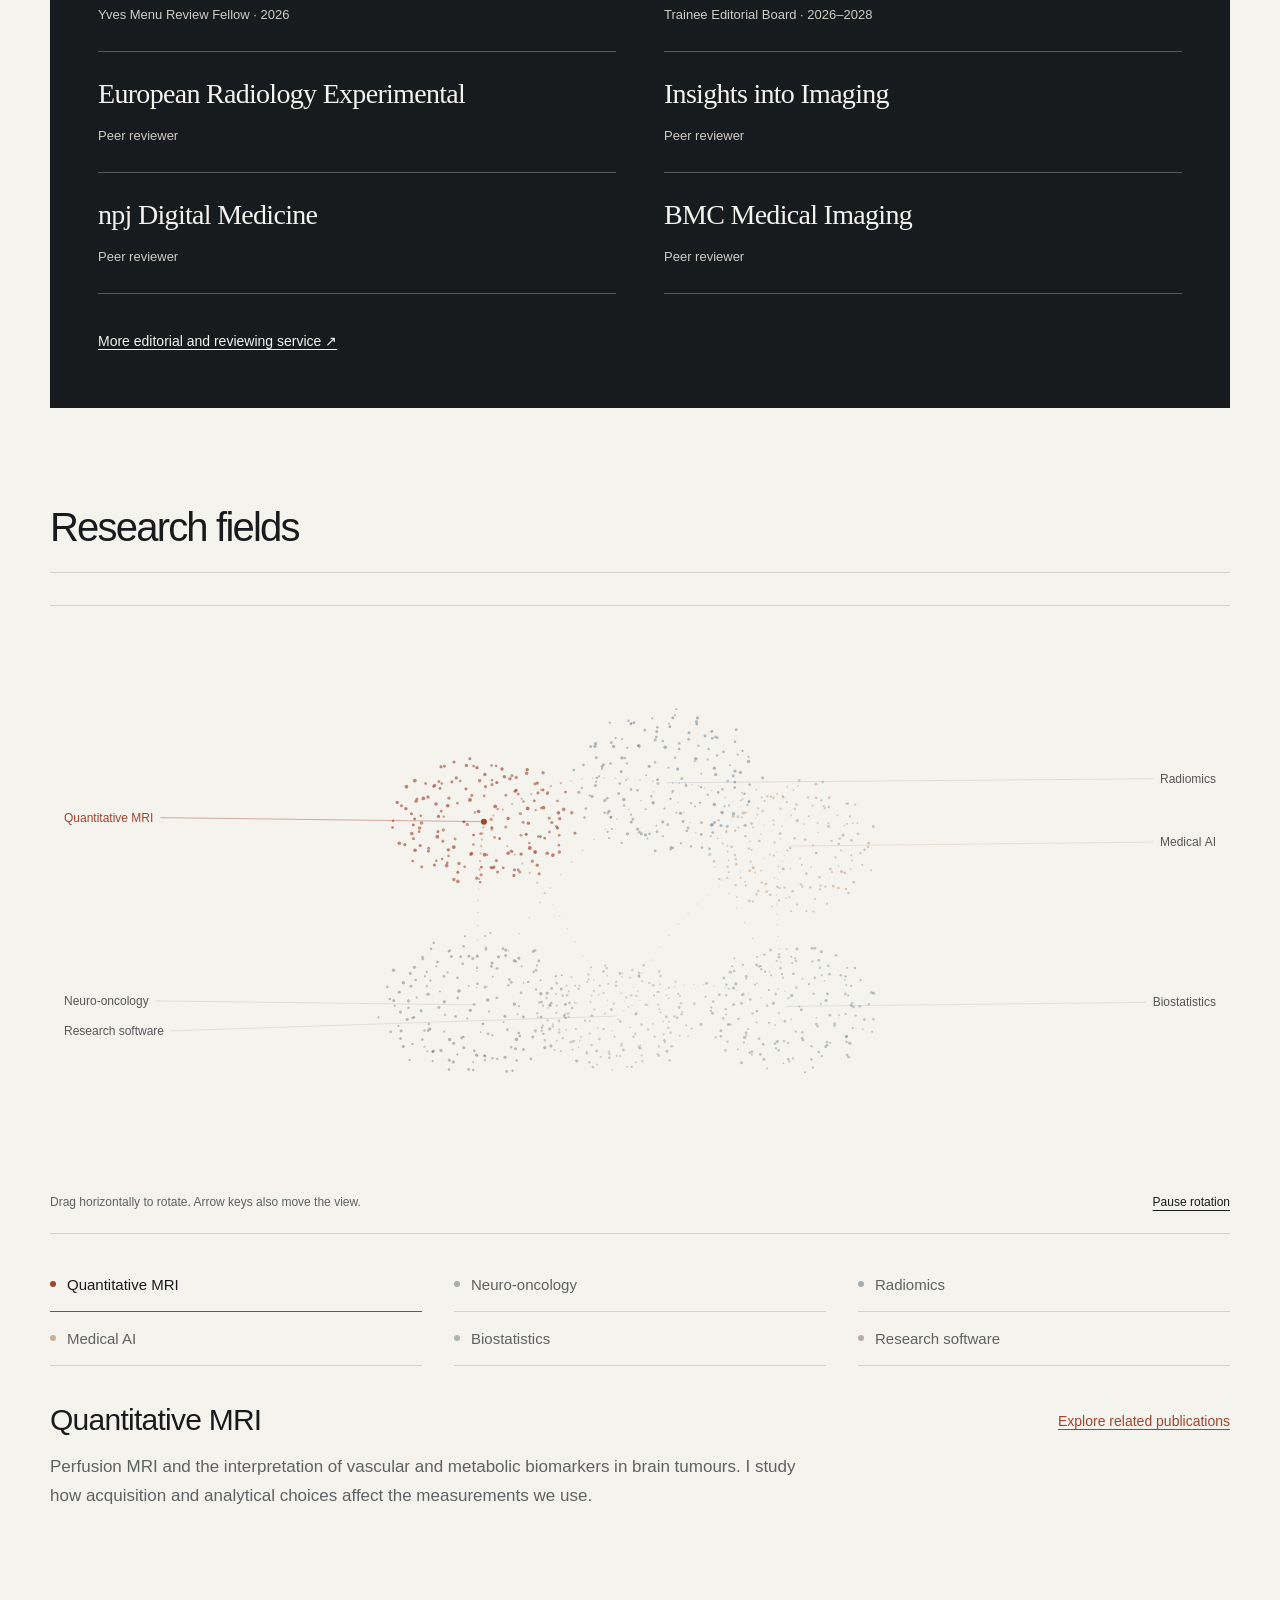
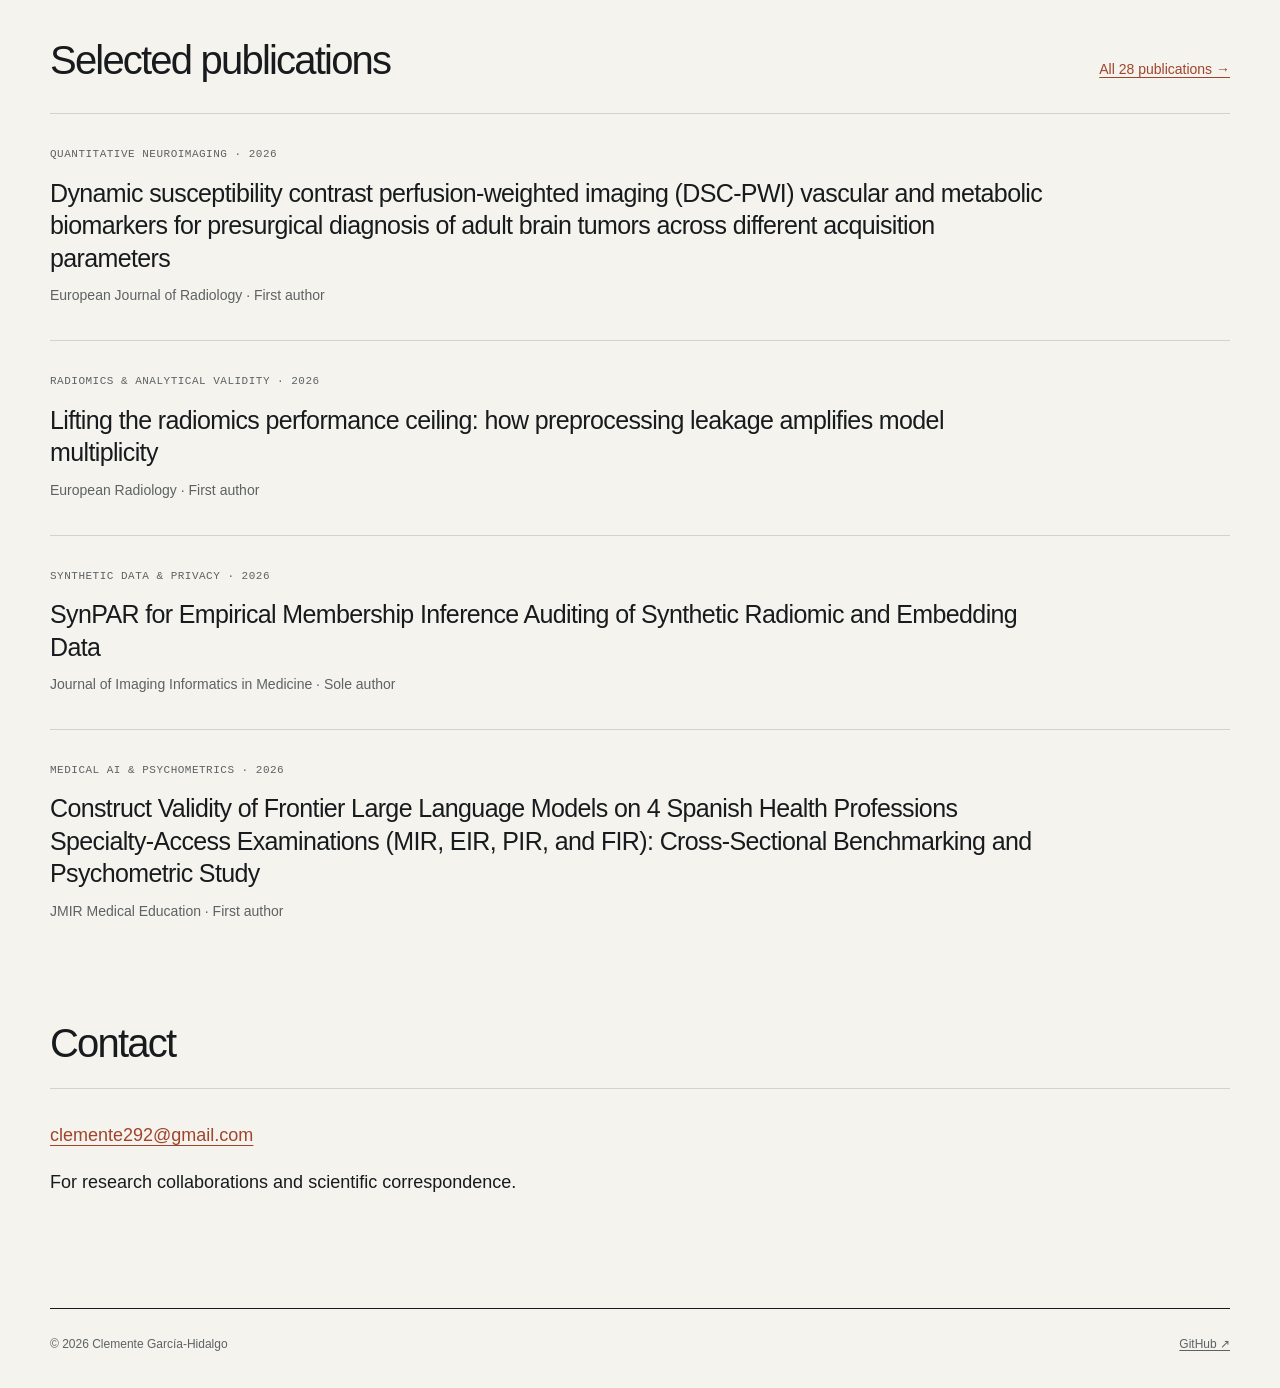
==== commit 5fa2e653: "Add European Radiology letter on decision strategies in radiomics" ====
--- a/index.html
+++ b/index.html
@@ -3,11 +3,11 @@
 <head>
   <meta charset="utf-8">
   <meta name="viewport" content="width=device-width, initial-scale=1">
-  <meta name="description" content="Clemente García-Hidalgo, MD, MSc. Radiology, medical imaging and AI. 27 journal publications; 19 first-author works.">
+  <meta name="description" content="Clemente García-Hidalgo, MD, MSc. Radiology, medical imaging and AI. 28 journal publications; 20 first-author works.">
   <title>Radiology, Medical Imaging and AI · Clemente García-Hidalgo</title>
   <link rel="canonical" href="https://torkitor.github.io/">
   <meta property="og:title" content="Radiology, Medical Imaging and AI · Clemente García-Hidalgo">
-  <meta property="og:description" content="Clemente García-Hidalgo, MD, MSc. Radiology, medical imaging and AI. 27 journal publications; 19 first-author works.">
+  <meta property="og:description" content="Clemente García-Hidalgo, MD, MSc. Radiology, medical imaging and AI. 28 journal publications; 20 first-author works.">
   <meta property="og:type" content="website">
   <meta property="og:url" content="https://torkitor.github.io/">
   <meta property="og:image" content="https://torkitor.github.io/assets/portrait.jpg?v=20261112-r5">
@@ -32,7 +32,7 @@
         <figure><img class="portrait" src="assets/portrait.jpg?v=20261112-r5" width="1280" height="853" fetchpriority="high" alt="Clemente García-Hidalgo"></figure>
       </div>
 
-      <div class="metrics" aria-label="Publication record"><div class="metric" data-metric="publications"><strong>27</strong><span>Journal publications</span><small></small></div><div class="metric" data-metric="first"><strong>19</strong><span>First-author works</span><small>Including sole authorship</small></div><div class="metric" data-metric="sole"><strong>8</strong><span>Sole-author works</span><small></small></div></div>
+      <div class="metrics" aria-label="Publication record"><div class="metric" data-metric="publications"><strong>28</strong><span>Journal publications</span><small></small></div><div class="metric" data-metric="first"><strong>20</strong><span>First-author works</span><small>Including sole authorship</small></div><div class="metric" data-metric="sole"><strong>9</strong><span>Sole-author works</span><small></small></div></div>
       <section id="awards-news" aria-labelledby="awards-news-heading"><div class="section-heading"><h2 id="awards-news-heading">Awards &amp; in the news</h2><a href="about/#recognition">Full recognition history ↗</a></div><div class="press-grid"><article class="press-feature"><figure><img src="assets/journey/esnr-2026-04.jpg" width="800" height="450" loading="lazy" alt="Clemente holding his ESNR award certificate outside the Queen Elizabeth II Centre"><figcaption>After the ESNR award ceremony, London, 2026. From my LinkedIn.</figcaption></figure><p class="eyebrow">Recognition · London</p><h3><a href="https://www.lavanguardia.com/elllobregat/sociedad/20261101/11673413/investigacion-dirigida-bellvitge-recibe-premio-europeo-nuevos-biomarcadores-tumores-cerebrales.html">ESNR Scientific Award 2026</a></h3><p>The youngest recipient and the second from Spain, following my mentor, Dr Albert Pons-Escoda. A shared achievement with the Bellvitge team, and one I am deeply grateful for.</p><p class="meta">La Vanguardia / El Llobregat · 1 November 2026</p><div class="press-links"><a class="text-link" href="https://www.lavanguardia.com/elllobregat/sociedad/20261101/11673413/investigacion-dirigida-bellvitge-recibe-premio-europeo-nuevos-biomarcadores-tumores-cerebrales.html">Read the coverage ↗</a><a class="text-link" href="https://idi.gencat.cat/ca/actualitat/2026/esnr-premia-recerca-tumors-cerebrals">IDI institutional announcement ↗</a></div></article><article class="press-feature"><figure><img src="assets/news/commurcia-interview.jpg" width="4134" height="3031" loading="lazy" alt="Clemente García-Hidalgo in the interview published by the Colegio de Médicos de Murcia"><figcaption>Photograph: Colegio de Médicos de la Región de Murcia</figcaption></figure><p class="eyebrow">Interview · Colegio de Médicos de Murcia</p><h3><a href="https://commurcia.es/noticia?id=2235">Clinical training, research and a prize-winning case</a></h3><p>An interview about my radiology training and doctoral research, following the second prize in the college&#x27;s clinical case competition.</p><p class="meta">Colegio de Médicos de la Región de Murcia · 18 May 2026</p><div class="press-links"><a class="text-link" href="https://commurcia.es/noticia?id=2235">Read the coverage ↗</a></div></article></div><ul class="award-list"><li><h3><a href="https://iabiomed.org/hackathon-2026/">Treelogic challenge winner</a></h3><p>IABiomed · visual de-identification of medical images · 2026</p></li><li><h3><a href="https://www.linkedin.com/feed/update/urn:li:share:7438181015250055169/">Best Model Optimisation</a></h3><p>Bracco–EuSoMII AI Contest · ECR 2026</p></li><li><h3><a href="https://www.linkedin.com/feed/update/urn:li:activity:7472266018837544961/">Magna Cum Laude &amp; two honourable mentions</a></h3><p>Shared research recognition · SERAM 2026</p></li><li><h3><a href="https://www.linkedin.com/in/clementegarciahidalgo/details/honors/">Best International Communication &amp; Best Case Presentation</a></h3><p>European Society of Emergency Radiology · 2025 &amp; 2024</p></li><li><h3><a href="https://seram.es/premios/">Fundación SERAM article award</a></h3><p>Coauthor of the awarded European Radiology study · 2024</p></li><li><h3><a href="https://medicosdemurcia.com/noticia.asp?id=1892">First prize for a residents&#x27; congress communication</a></h3><p>AI ethics and regulation · CESM Murcia / DEPFIM · 2024</p></li></ul></section>
       <section class="journey-preview" aria-labelledby="journey-preview-heading">
         <figure><img src="assets/journey/tribio-phd-2026.jpg" width="1280" height="719" loading="lazy" alt="Clemente with colleagues from the Bellvitge research team"><figcaption>With the Bellvitge research team.</figcaption></figure>
@@ -46,7 +46,7 @@
         <div class="knowledge-selection" hidden><div id="knowledge-detail" aria-live="polite" aria-atomic="true"><h3>Quantitative MRI</h3><p>Perfusion imaging and the interpretation of vascular and metabolic biomarkers in brain tumours.</p></div><a id="knowledge-link" href="publications/?topic=Neuroimaging">Explore related publications</a></div>
         <div class="knowledge-fallback"><p>My work connects quantitative MRI and neuro-oncology with radiomics, medical AI, biostatistics and research software.</p><div class="links-row"><a href="publications/?topic=Neuroimaging">MRI &amp; neuro-oncology</a><a href="publications/?topic=Radiomics%20%26%20methods">Radiomics &amp; biostatistics</a><a href="publications/?topic=Medical%20AI">Medical AI</a><a href="software/">Research software</a></div></div>
       </section>
-      <section aria-labelledby="selected-heading"><div class="section-heading"><h2 id="selected-heading">Selected publications</h2><a href="publications/">All 27 publications →</a></div><article class="entry"><p class="eyebrow">Quantitative neuroimaging · 2026</p><h3><a href="https://doi.org/10.1016/j.ejrad.2026.113218">Dynamic susceptibility contrast perfusion-weighted imaging (DSC-PWI) vascular and metabolic biomarkers for presurgical diagnosis of adult brain tumors across different acquisition parameters</a></h3><p class="meta">European Journal of Radiology · First author</p></article><article class="entry"><p class="eyebrow">Radiomics &amp; analytical validity · 2026</p><h3><a href="https://doi.org/10.1007/s00330-026-12932-7">Lifting the radiomics performance ceiling: how preprocessing leakage amplifies model multiplicity</a></h3><p class="meta">European Radiology · First author</p></article><article class="entry"><p class="eyebrow">Synthetic data &amp; privacy · 2026</p><h3><a href="https://doi.org/10.1007/s10278-026-02421-0">SynPAR for Empirical Membership Inference Auditing of Synthetic Radiomic and Embedding Data</a></h3><p class="meta">Journal of Imaging Informatics in Medicine · Sole author</p></article><article class="entry"><p class="eyebrow">Medical AI &amp; psychometrics · 2026</p><h3><a href="https://doi.org/10.2196/106199">Construct Validity of Frontier Large Language Models on 4 Spanish Health Professions Specialty-Access Examinations (MIR, EIR, PIR, and FIR): Cross-Sectional Benchmarking and Psychometric Study</a></h3><p class="meta">JMIR Medical Education · First author</p></article></section>
+      <section aria-labelledby="selected-heading"><div class="section-heading"><h2 id="selected-heading">Selected publications</h2><a href="publications/">All 28 publications →</a></div><article class="entry"><p class="eyebrow">Quantitative neuroimaging · 2026</p><h3><a href="https://doi.org/10.1016/j.ejrad.2026.113218">Dynamic susceptibility contrast perfusion-weighted imaging (DSC-PWI) vascular and metabolic biomarkers for presurgical diagnosis of adult brain tumors across different acquisition parameters</a></h3><p class="meta">European Journal of Radiology · First author</p></article><article class="entry"><p class="eyebrow">Radiomics &amp; analytical validity · 2026</p><h3><a href="https://doi.org/10.1007/s00330-026-12932-7">Lifting the radiomics performance ceiling: how preprocessing leakage amplifies model multiplicity</a></h3><p class="meta">European Radiology · First author</p></article><article class="entry"><p class="eyebrow">Synthetic data &amp; privacy · 2026</p><h3><a href="https://doi.org/10.1007/s10278-026-02421-0">SynPAR for Empirical Membership Inference Auditing of Synthetic Radiomic and Embedding Data</a></h3><p class="meta">Journal of Imaging Informatics in Medicine · Sole author</p></article><article class="entry"><p class="eyebrow">Medical AI &amp; psychometrics · 2026</p><h3><a href="https://doi.org/10.2196/106199">Construct Validity of Frontier Large Language Models on 4 Spanish Health Professions Specialty-Access Examinations (MIR, EIR, PIR, and FIR): Cross-Sectional Benchmarking and Psychometric Study</a></h3><p class="meta">JMIR Medical Education · First author</p></article></section>
       <section class="contact" aria-labelledby="contact-heading"><h2 id="contact-heading">Contact</h2><p><a href="mailto:clemente292@gmail.com">clemente292@gmail.com</a></p><p>For research collaborations and scientific correspondence.</p></section>
     </main>
     <footer class="site-footer"><span>© 2026 Clemente García-Hidalgo</span><a href="https://github.com/torkitor">GitHub ↗</a></footer>
